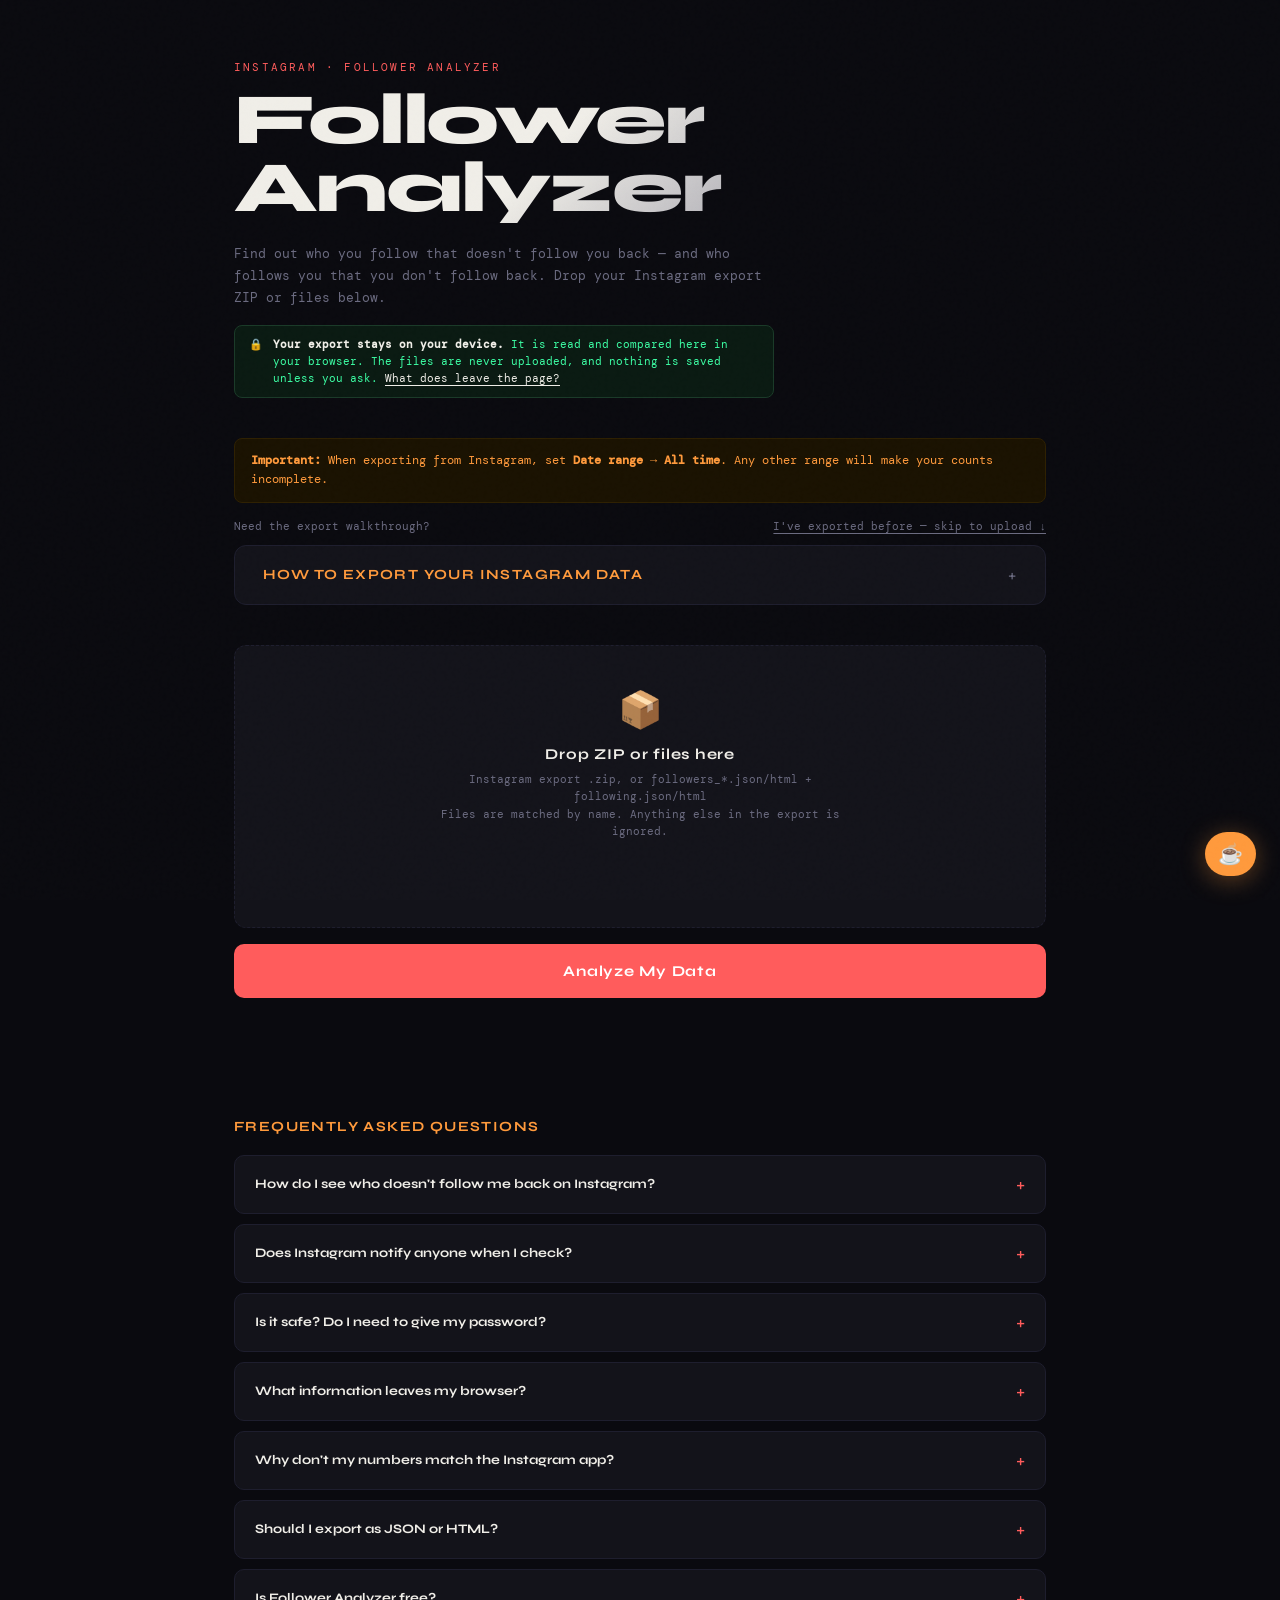
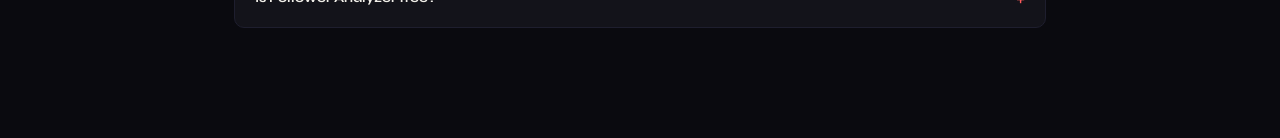
==== index.html @ 5144e8d6 "Add share image, font preloads and app schema - og:image and twitter:image (1200x630) so shared link" ====
<!DOCTYPE html>
<html lang="en">
<head>
<meta charset="UTF-8" />
<meta name="viewport" content="width=device-width, initial-scale=1.0" />
<!--
  Content Security Policy. The browser enforces this list, so it is the
  technical backing for the privacy claims on this page:
  - script-src: only this site's own files and Google's tag script can run.
    Inline script is blocked, which is what stops a crafted export file from
    running code. Keep all JavaScript in .js files, never in this HTML.
  - connect-src: the only places this page can send data are Google Analytics
    and the allorigins proxy used by the optional account lookup.
  If you add a new third-party script, font or API, add it here or it will be
  blocked (the browser console shows what was refused).
-->
<meta http-equiv="Content-Security-Policy" content="default-src 'none'; script-src 'self' https://*.googletagmanager.com; style-src 'self' 'unsafe-inline'; font-src 'self'; img-src 'self' data: https://*.google-analytics.com https://*.googletagmanager.com; connect-src https://*.google-analytics.com https://analytics.google.com https://*.analytics.google.com https://*.googletagmanager.com https://api.allorigins.win; base-uri 'none'; form-action 'none'" />
<title>Follower Analyzer — Who Doesn't Follow You Back on Instagram</title>
<meta name="description" content="Free Instagram follower analyzer. Find who you follow that does not follow you back, fans you do not follow, and mutuals. Runs in your browser. Your export files are never uploaded." />
<link rel="canonical" href="https://followeranalyzer.io/" />
<meta property="og:type" content="website" />
<meta property="og:url" content="https://followeranalyzer.io/" />
<meta property="og:title" content="Follower Analyzer — Instagram Not Following Back" />
<meta property="og:description" content="Find who does not follow you back on Instagram. Drop your Instagram data export (ZIP, JSON, or HTML) — everything runs locally in your browser." />
<meta property="og:site_name" content="Follower Analyzer" />
<meta property="og:image" content="https://followeranalyzer.io/og-image.png" />
<meta property="og:image:width" content="1200" />
<meta property="og:image:height" content="630" />
<meta property="og:image:alt" content="Follower Analyzer: see who doesn't follow you back on Instagram" />
<meta name="twitter:card" content="summary_large_image" />
<meta name="twitter:image" content="https://followeranalyzer.io/og-image.png" />
<meta name="twitter:title" content="Follower Analyzer — Instagram Not Following Back" />
<meta name="twitter:description" content="Find who does not follow you back on Instagram. Free, private, runs entirely in your browser." />
<!-- Google tag (gtag.js) -->
<script async src="https://www.googletagmanager.com/gtag/js?id=G-XJJ4FBPKLH"></script>
<script src="analytics.js"></script>
<link rel="icon" type="image/svg+xml" href="favicon.svg" />
<meta name="theme-color" content="#0a0a0f" />
<!-- Start the heading and body fonts downloading right away instead of after the CSS is parsed -->
<link rel="preload" href="fonts/syne-latin-wght-normal.woff2" as="font" type="font/woff2" crossorigin />
<link rel="preload" href="fonts/dm-mono-latin-400-normal.woff2" as="font" type="font/woff2" crossorigin />
<!-- JSZip 3.10.1, served from this site instead of a CDN -->
<script defer src="lib/jszip.min.js"></script>
<style>
  /* Fonts are served from this site (see fonts/ for licenses), not Google Fonts */
  @font-face { font-family: 'Syne'; font-style: normal; font-weight: 400 800; font-display: swap; src: url('fonts/syne-latin-wght-normal.woff2') format('woff2'); }
  @font-face { font-family: 'DM Mono'; font-style: normal; font-weight: 400; font-display: swap; src: url('fonts/dm-mono-latin-400-normal.woff2') format('woff2'); }
  @font-face { font-family: 'DM Mono'; font-style: normal; font-weight: 500; font-display: swap; src: url('fonts/dm-mono-latin-500-normal.woff2') format('woff2'); }

  *, *::before, *::after { box-sizing: border-box; margin: 0; padding: 0; }

  :root {
    --bg: #0a0a0f;
    --surface: #13131a;
    --border: #1e1e2e;
    --accent: #ff5c5c;
    --accent2: #ff9a3c;
    --text: #f0eee8;
    --muted: #6b6b80;
    --green: #3cffa5;
    --blue: #5ca8ff;
  }

  body { background: var(--bg); color: var(--text); font-family: 'DM Mono', monospace; min-height: 100vh; overflow-x: hidden; }

  body::before {
    content: '';
    position: fixed;
    inset: 0;
    background-image: url("data:image/svg+xml,%3Csvg viewBox='0 0 256 256' xmlns='http://www.w3.org/2000/svg'%3E%3Cfilter id='noise'%3E%3CfeTurbulence type='fractalNoise' baseFrequency='0.9' numOctaves='4' stitchTiles='stitch'/%3E%3C/filter%3E%3Crect width='100%25' height='100%25' filter='url(%23noise)' opacity='0.04'/%3E%3C/svg%3E");
    pointer-events: none;
    z-index: 1000;
    opacity: 0.4;
  }

  .container { max-width: 860px; margin: 0 auto; padding: 60px 24px 100px; }

  header { margin-bottom: 40px; animation: fadeUp 0.6s ease both; }

  .eyebrow { font-size: 11px; letter-spacing: 0.2em; text-transform: uppercase; color: var(--accent); margin-bottom: 12px; }

  h1 {
    font-family: 'Syne', sans-serif;
    font-size: clamp(42px, 8vw, 72px);
    font-weight: 800;
    line-height: 0.95;
    letter-spacing: -0.03em;
    background: linear-gradient(135deg, var(--text) 40%, var(--muted));
    -webkit-background-clip: text;
    -webkit-text-fill-color: transparent;
    background-clip: text;
    margin-bottom: 20px;
  }

  .subtitle { color: var(--muted); font-size: 13px; line-height: 1.7; max-width: 540px; }

  /* Instructions */
  .instructions {
    background: var(--surface);
    border: 1px solid var(--border);
    border-radius: 12px;
    padding: 28px;
    margin-bottom: 40px;
    animation: fadeUp 0.6s 0.1s ease both;
  }

  .step { display: flex; gap: 14px; align-items: flex-start; margin-bottom: 10px; font-size: 12px; color: var(--muted); line-height: 1.6; }
  .step:last-child { margin-bottom: 0; }

  .step-num {
    background: var(--border);
    color: var(--accent);
    width: 22px;
    height: 22px;
    border-radius: 50%;
    display: flex;
    align-items: center;
    justify-content: center;
    font-size: 10px;
    font-weight: 700;
    flex-shrink: 0;
    margin-top: 1px;
  }

  .step-body { flex: 1; }

  /* Nested sub-steps for step 8 */
  .substeps { margin-top: 8px; display: flex; flex-direction: column; gap: 6px; }

  .substep {
    display: flex;
    gap: 10px;
    align-items: flex-start;
    font-size: 11px;
    color: var(--muted);
    padding-left: 4px;
    opacity: 0.85;
  }

  .substep-bullet {
    width: 5px;
    height: 5px;
    border-radius: 50%;
    background: var(--accent2);
    flex-shrink: 0;
    margin-top: 5px;
  }

  .tip {
    margin-top: 18px;
    padding: 12px 16px;
    background: #1a1200;
    border: 1px solid #2e2000;
    border-radius: 8px;
    font-size: 11px;
    color: var(--accent2);
    line-height: 1.6;
  }

  .tip strong { color: var(--accent2); }

  /* Drop grid */
  .drop-zone { border: 1.5px dashed var(--border); border-radius: 12px; padding: 40px 28px; text-align: center; cursor: pointer; transition: border-color 0.2s, background 0.2s, transform 0.15s; position: relative; background: var(--surface); margin-bottom: 16px; animation: fadeUp 0.6s 0.2s ease both; }
  .drop-zone:hover { border-color: var(--accent); background: #1a0f0f; transform: translateY(-2px); }
  .drop-zone.loaded { border-color: var(--green); border-style: solid; background: #0a1a12; }
  .drop-zone.drag-over { border-color: var(--accent2); background: #1a1200; transform: scale(1.02); }
  .drop-zone input[type="file"] { position: absolute; inset: 0; opacity: 0; cursor: pointer; width: 100%; height: 100%; }

  .drop-icon { font-size: 36px; margin-bottom: 12px; display: block; }
  .drop-label { font-family: 'Syne', sans-serif; font-size: 15px; font-weight: 700; letter-spacing: 0.05em; margin-bottom: 8px; }
  .drop-hint { font-size: 11px; color: var(--muted); line-height: 1.6; max-width: 420px; margin: 0 auto; }
  .drop-status { font-size: 11px; color: var(--green); margin-top: 8px; font-weight: 500; }
  .drop-status.error { color: var(--accent); }
  #uploadNote { display: flex; flex-direction: column; gap: 4px; align-items: center; max-width: 520px; line-height: 1.5; }
  #uploadNote:empty { display: none; }
  .reset-row { text-align: right; margin: -4px 0 14px; }

  /* Analyze button */
  .analyze-btn { width: 100%; padding: 18px; background: var(--accent); color: #fff; border: none; border-radius: 10px; font-family: 'Syne', sans-serif; font-size: 15px; font-weight: 700; letter-spacing: 0.05em; cursor: pointer; transition: opacity 0.2s, transform 0.15s; margin-bottom: 48px; animation: fadeUp 0.6s 0.3s ease both; }
  .analyze-btn:disabled { opacity: 0.3; cursor: not-allowed; transform: none; }
  .analyze-btn:not(:disabled):hover { opacity: 0.9; transform: translateY(-2px); }

  /* Results */
  #results { display: none; animation: fadeUp 0.5s ease both; }

  .stats-row { display: grid; grid-template-columns: repeat(5, 1fr); gap: 12px; margin-bottom: 36px; }
  @media (max-width: 700px) { .stats-row { grid-template-columns: repeat(3, 1fr); } }
  @media (max-width: 480px) { .stats-row { grid-template-columns: repeat(2, 1fr); } }

  .stat-card { background: var(--surface); border: 1px solid var(--border); border-radius: 10px; padding: 20px 12px; text-align: center; }
  .stat-num { font-family: 'Syne', sans-serif; font-size: 28px; font-weight: 800; line-height: 1; margin-bottom: 6px; }
  .stat-num.red    { color: var(--accent); }
  .stat-num.orange { color: var(--accent2); }
  .stat-num.green  { color: var(--green); }
  .stat-num.blue   { color: var(--blue); }
  .stat-num.purple { color: #c084fc; }
  .stat-label { font-size: 10px; color: var(--muted); letter-spacing: 0.08em; text-transform: uppercase; }

  /* Opt-in "remember this analysis" */
  .remember-row { display: flex; align-items: flex-start; gap: 10px; margin: -12px 0 32px; padding: 12px 16px; background: var(--surface); border: 1px solid var(--border); border-radius: 10px; font-size: 12px; color: var(--muted); line-height: 1.6; cursor: pointer; }
  .remember-row strong { color: var(--text); font-weight: 500; }
  .remember-row input { flex-shrink: 0; width: 15px; height: 15px; margin-top: 2px; accent-color: var(--green); cursor: pointer; }

  /* Tabs */
  .tabs { display: flex; gap: 4px; margin-bottom: 20px; border-bottom: 1px solid var(--border); flex-wrap: wrap; }
  .tab-btn { background: none; border: none; color: var(--muted); font-family: 'Syne', sans-serif; font-size: 13px; font-weight: 700; padding: 10px 16px; cursor: pointer; border-bottom: 2px solid transparent; margin-bottom: -1px; transition: color 0.15s, border-color 0.15s; }
  .tab-btn.active { color: var(--text); border-bottom-color: var(--accent); }
  .tab-btn:hover:not(.active) { color: var(--text); }

  .tab-panel { display: none; }
  .tab-panel.active { display: block; }

  .panel-header { display: flex; justify-content: space-between; align-items: center; margin-bottom: 16px; flex-wrap: wrap; gap: 12px; }
  .panel-title { font-family: 'Syne', sans-serif; font-size: 15px; font-weight: 700; }

  .search-box { background: var(--surface); border: 1px solid var(--border); border-radius: 8px; padding: 8px 14px; color: var(--text); font-family: 'DM Mono', monospace; font-size: 12px; outline: none; width: 220px; transition: border-color 0.2s; }
  .search-box:focus { border-color: var(--accent2); }
  .search-box::placeholder { color: var(--muted); }

  /* User cards */
  .user-list { display: flex; flex-direction: column; gap: 8px; }

  .user-card { background: var(--surface); border: 1px solid var(--border); border-radius: 10px; padding: 14px 18px; display: flex; justify-content: space-between; align-items: center; animation: fadeUp 0.4s ease both; transition: border-color 0.15s, background 0.15s; }
  .user-card:hover { border-color: var(--accent); background: #1a0f0f; }
  .user-card.blue-hover:hover { border-color: var(--blue); background: #0a1020; }

  .user-info { display: flex; align-items: center; gap: 12px; }
  .user-avatar { width: 34px; height: 34px; border-radius: 50%; background: var(--border); color: var(--accent); display: flex; align-items: center; justify-content: center; font-family: 'Syne', sans-serif; font-weight: 800; font-size: 13px; flex-shrink: 0; }
  .user-avatar.blue { color: var(--blue); }
  .username { font-size: 13px; font-weight: 500; }
  .user-meta { font-size: 10px; color: var(--muted); margin-top: 2px; }

  .user-link { font-size: 11px; color: var(--muted); text-decoration: none; border: 1px solid var(--border); border-radius: 6px; padding: 5px 10px; transition: border-color 0.15s, color 0.15s; white-space: nowrap; }
  .user-link:hover { border-color: var(--accent2); color: var(--accent2); }

  .empty-state { text-align: center; padding: 60px 20px; color: var(--muted); font-size: 13px; line-height: 1.8; }
  .empty-state .big { font-size: 48px; margin-bottom: 12px; }

  .export-btn { display: inline-flex; align-items: center; gap: 8px; margin-top: 28px; padding: 10px 20px; border: 1px solid var(--border); border-radius: 8px; font-family: 'DM Mono', monospace; font-size: 12px; color: var(--muted); background: transparent; cursor: pointer; transition: border-color 0.15s, color 0.15s; }
  .export-btn:hover { border-color: var(--accent2); color: var(--accent2); }

  /* Verify bar */
  .verify-bar { margin-top: 20px; padding: 16px 20px; background: var(--surface); border: 1px solid var(--border); border-radius: 10px; display: flex; align-items: center; justify-content: space-between; flex-wrap: wrap; gap: 12px; }
  .verify-left { display: flex; flex-direction: column; gap: 4px; }
  .verify-title { font-family: 'Syne', sans-serif; font-size: 13px; font-weight: 700; }
  .verify-desc { font-size: 11px; color: var(--muted); line-height: 1.5; max-width: 460px; }
  .verify-btn { padding: 9px 18px; background: transparent; border: 1px solid var(--accent2); border-radius: 8px; color: var(--accent2); font-family: 'DM Mono', monospace; font-size: 12px; cursor: pointer; white-space: nowrap; transition: background 0.15s, color 0.15s; flex-shrink: 0; }
  .verify-btn:hover { background: var(--accent2); color: #000; }
  .verify-btn:disabled { opacity: 0.4; cursor: not-allowed; background: transparent; color: var(--accent2); }
  .verify-progress { width: 100%; margin-top: 10px; display: none; }
  .progress-track { height: 3px; background: var(--border); border-radius: 2px; overflow: hidden; margin-bottom: 6px; }
  .progress-fill { height: 100%; background: var(--accent2); border-radius: 2px; transition: width 0.3s ease; width: 0%; }
  .progress-text { font-size: 10px; color: var(--muted); }

  /* Account lookup badges */
  .status-badge { font-size: 10px; padding: 2px 7px; border-radius: 4px; background: #2a1010; border: 1px solid var(--accent); color: var(--accent); margin-left: 8px; white-space: nowrap; }
  .status-badge.muted { border-color: var(--muted); color: var(--muted); }
  .status-badge.warn { border-color: var(--accent2); color: var(--accent2); }

  /* Filter buttons */
  .filter-row { display: flex; gap: 8px; margin-bottom: 14px; flex-wrap: wrap; }
  .filter-btn { font-size: 11px; padding: 5px 12px; border-radius: 6px; border: 1px solid var(--border); background: transparent; color: var(--muted); cursor: pointer; font-family: 'DM Mono', monospace; transition: border-color 0.15s, color 0.15s, background 0.15s; }
  .filter-btn.active { border-color: var(--accent); color: var(--accent); background: #1a0f0f; }
  .filter-btn:hover:not(.active) { border-color: var(--muted); color: var(--text); }

  /* Floating coffee button */
  .coffee-float { position: fixed; bottom: 24px; right: 24px; z-index: 500; display: flex; align-items: center; gap: 0px; background: var(--accent2); border-radius: 50px; padding: 12px 13px; cursor: pointer; text-decoration: none; box-shadow: 0 4px 24px rgba(255,154,60,0.35); transition: transform 0.2s, box-shadow 0.2s; white-space: nowrap; }
  .coffee-float:hover { transform: translateY(-2px); box-shadow: 0 8px 32px rgba(255,154,60,0.5); }
  .coffee-float .coffee-icon { font-size: 20px; line-height: 1; display: block; flex-shrink: 0; }
  .coffee-float .coffee-text { font-family: 'DM Mono', monospace; font-size: 11px; color: #000; font-weight: 500; max-width: 0; overflow: hidden; transition: max-width 0.3s ease, margin-left 0.3s ease; pointer-events: none; }
  .coffee-float:hover .coffee-text { max-width: 140px; margin-left: 8px; }

  /* Post-analysis banner */
  .coffee-banner { display: none; margin-bottom: 28px; padding: 18px 22px; background: linear-gradient(135deg, #1a1200 0%, #13131a 100%); border: 1px solid #2e2000; border-radius: 12px; align-items: center; justify-content: space-between; gap: 16px; flex-wrap: wrap; animation: fadeUp 0.5s 0.3s ease both; }
  .coffee-banner.visible { display: flex; }
  .banner-text { font-size: 12px; color: var(--muted); line-height: 1.6; }
  .banner-text strong { color: var(--text); }
  .banner-actions { display: flex; gap: 10px; align-items: center; flex-shrink: 0; }
  .banner-coffee-btn { display: inline-flex; align-items: center; gap: 7px; padding: 8px 16px; background: var(--accent2); color: #000; border: none; border-radius: 8px; font-family: 'Syne', sans-serif; font-size: 12px; font-weight: 700; cursor: pointer; text-decoration: none; transition: opacity 0.15s, transform 0.15s; white-space: nowrap; }
  .banner-coffee-btn:hover { opacity: 0.88; transform: translateY(-1px); }
  .banner-share-btn { display: inline-flex; align-items: center; gap: 7px; padding: 8px 14px; background: transparent; color: var(--muted); border: 1px solid var(--border); border-radius: 8px; font-family: 'DM Mono', monospace; font-size: 11px; cursor: pointer; transition: border-color 0.15s, color 0.15s; white-space: nowrap; }
  .banner-share-btn:hover { border-color: var(--muted); color: var(--text); }
  .banner-dismiss { background: none; border: none; color: var(--muted); cursor: pointer; font-size: 18px; padding: 0 4px; line-height: 1; transition: color 0.15s; flex-shrink: 0; }
  .banner-dismiss:hover { color: var(--text); }

  @keyframes fadeUp { from { opacity: 0; transform: translateY(16px); } to { opacity: 1; transform: translateY(0); } }

  .privacy-blurb { margin-top: 16px; display: inline-flex; align-items: flex-start; gap: 10px; padding: 10px 14px; background: #0a1a12; border: 1px solid #1a3a28; border-radius: 8px; font-size: 11px; color: var(--green); line-height: 1.55; max-width: 540px; }
  .privacy-blurb strong { color: var(--text); }
  .privacy-blurb a { color: var(--text); text-underline-offset: 3px; }
  .restore-banner { display: none; margin-bottom: 24px; padding: 14px 18px; background: var(--surface); border: 1px solid var(--border); border-radius: 10px; align-items: center; justify-content: space-between; gap: 12px; flex-wrap: wrap; animation: fadeUp 0.5s ease both; }
  .restore-banner.visible { display: flex; }
  .restore-text { font-size: 12px; color: var(--muted); line-height: 1.5; }
  .restore-text strong { color: var(--text); }
  .restore-actions { display: flex; gap: 8px; flex-shrink: 0; }
  .restore-btn { padding: 7px 14px; border-radius: 8px; font-family: 'DM Mono', monospace; font-size: 11px; cursor: pointer; border: 1px solid var(--green); background: transparent; color: var(--green); }
  .restore-btn:hover { background: var(--green); color: #000; }
  .restore-clear { padding: 7px 12px; border-radius: 8px; font-family: 'DM Mono', monospace; font-size: 11px; cursor: pointer; border: 1px solid var(--border); background: transparent; color: var(--muted); }
  .restore-clear:hover { border-color: var(--muted); color: var(--text); }
  .callout { margin-bottom: 16px; padding: 12px 16px; background: #1a1200; border: 1px solid #2e2000; border-radius: 8px; font-size: 12px; color: var(--accent2); line-height: 1.6; animation: fadeUp 0.6s 0.08s ease both; }
  .guide-skip { display: flex; align-items: center; justify-content: space-between; gap: 12px; flex-wrap: wrap; margin-bottom: 12px; animation: fadeUp 0.6s 0.1s ease both; }
  .skip-link { font-size: 11px; color: var(--muted); background: none; border: none; cursor: pointer; font-family: 'DM Mono', monospace; text-decoration: underline; text-underline-offset: 3px; }
  .skip-link:hover { color: var(--text); }
  .instructions { padding: 0; overflow: hidden; }
  .instructions summary { list-style: none; cursor: pointer; padding: 18px 28px; font-family: 'Syne', sans-serif; font-size: 14px; font-weight: 700; letter-spacing: 0.1em; text-transform: uppercase; color: var(--accent2); display: flex; align-items: center; justify-content: space-between; gap: 12px; user-select: none; }
  .instructions summary::-webkit-details-marker { display: none; }
  .instructions summary::after { content: '+'; font-size: 18px; color: var(--muted); font-weight: 400; }
  .instructions[open] summary::after { content: '\2212'; }
  .instructions-body { padding: 0 28px 28px; }
  .drop-zone.partial { border-color: var(--accent2); border-style: solid; background: #1a1200; }
  .drop-status-wrap { margin-top: 14px; display: flex; flex-direction: column; gap: 4px; align-items: center; }
  .drop-status.warn { color: var(--accent2); }
  .user-card.mutual-hover:hover { border-color: #c084fc; background: #140a20; }
  .user-avatar.purple { color: #c084fc; }
  .verify-note { font-size: 10px; color: var(--accent2); line-height: 1.5; max-width: 460px; margin-top: 2px; }

  ::-webkit-scrollbar { width: 6px; }
  ::-webkit-scrollbar-track { background: var(--bg); }
  ::-webkit-scrollbar-thumb { background: var(--border); border-radius: 3px; }
  /* FAQ */
  .faq { margin-top: 72px; }
  .faq h2 { font-family: 'Syne', sans-serif; font-size: 14px; font-weight: 700; letter-spacing: 0.1em; text-transform: uppercase; color: var(--accent2); margin-bottom: 20px; }
  .faq-item { background: var(--surface); border: 1px solid var(--border); border-radius: 10px; margin-bottom: 10px; overflow: hidden; }
  .faq-item summary { cursor: pointer; padding: 16px 20px; font-family: 'Syne', sans-serif; font-size: 13px; font-weight: 700; color: var(--text); list-style: none; display: flex; justify-content: space-between; align-items: center; gap: 16px; }
  .faq-item summary::-webkit-details-marker { display: none; }
  .faq-item summary::after { content: '+'; color: var(--accent); font-size: 20px; font-weight: 400; flex-shrink: 0; transition: transform 0.2s; }
  .faq-item[open] summary::after { transform: rotate(45deg); }
  .faq-item summary:hover { color: var(--accent2); }
  .faq-answer { padding: 0 20px 18px; font-size: 12px; color: var(--muted); line-height: 1.75; }
</style>
</head>
<body>
<div class="container">

  <header>
    <p class="eyebrow">Instagram · Follower Analyzer</p>
    <h1>Follower<br>Analyzer</h1>
    <p class="subtitle">Find out who you follow that doesn't follow you back — and who follows you that you don't follow back. Drop your Instagram export ZIP or files below.</p>
    <div class="privacy-blurb">
      <span>🔒</span>
      <span><strong>Your export stays on your device.</strong> It is read and compared here in your browser. The files are never uploaded, and nothing is saved unless you ask. <a href="#faq-privacy">What does leave the page?</a></span>
    </div>
  </header>

  <div class="restore-banner" id="restoreBanner">
    <div class="restore-text">
      <strong>Restore last analysis?</strong>
      <span id="restoreMeta"></span>
    </div>
    <div class="restore-actions">
      <button class="restore-btn" id="restoreBtn">Restore</button>
      <button class="restore-clear" id="clearSavedBtn">Dismiss &amp; clear</button>
    </div>
  </div>

  <div class="callout" id="dateRangeCallout">
    <strong>Important:</strong> When exporting from Instagram, set <strong>Date range → All time</strong>. Any other range will make your counts incomplete.
  </div>

  <div class="guide-skip">
    <span style="font-size:11px;color:var(--muted);">Need the export walkthrough?</span>
    <button type="button" class="skip-link" id="skipToUpload">I've exported before — skip to upload ↓</button>
  </div>

  <details class="instructions" id="exportGuide">
    <summary>How to export your Instagram data</summary>
    <div class="instructions-body">

    <div class="step"><span class="step-num">1</span><span class="step-body">Open Instagram and tap the <strong>hamburger menu</strong> (☰) in the top right</span></div>
    <div class="step"><span class="step-num">2</span><span class="step-body">Tap <strong>Account Center</strong></span></div>
    <div class="step"><span class="step-num">3</span><span class="step-body">Tap <strong>Your Information and Permissions</strong></span></div>
    <div class="step"><span class="step-num">4</span><span class="step-body">Tap <strong>Export your information</strong>, then <strong>Create Export</strong></span></div>
    <div class="step"><span class="step-num">5</span><span class="step-body">Select your <strong>profile</strong> and choose <strong>Export to Device</strong></span></div>
    <div class="step">
      <span class="step-num">6</span>
      <span class="step-body">
        Tap <strong>Customize export</strong> and configure three settings:
        <div class="substeps">
          <div class="substep"><div class="substep-bullet"></div><span><strong>Information:</strong> tap "Customize information", clear all, then select <strong>Connections &gt; Followers and Following</strong> only</span></div>
          <div class="substep"><div class="substep-bullet"></div><span><strong>Date range:</strong> set to <strong>All time</strong> — this is critical, or your counts will be incomplete</span></div>
          <div class="substep"><div class="substep-bullet"></div><span><strong>Format:</strong> choose either <strong>JSON</strong> or <strong>HTML</strong> — this app supports both</span></div>
        </div>
      </span>
    </div>
    <div class="step"><span class="step-num">7</span><span class="step-body">Tap <strong>Start Export</strong> and wait for Instagram to process it (usually a few minutes, sometimes longer)</span></div>
    <div class="step"><span class="step-num">8</span><span class="step-body"><strong>Download</strong> the ZIP when it's ready — you can drop the ZIP here as-is, or unzip and drop the followers / following files</span></div>

    <div class="tip">
      <strong>What we look for:</strong> Inside the ZIP, files under <code>connections/followers_and_following/</code>
      (nested folder prefixes are fine). We load all <strong>followers_1</strong>, <strong>followers_2</strong>, … and <strong>following</strong>
      in JSON or HTML. You can also drop those files directly — filenames are auto-routed.
    </div>
    </div>
  </details>

  <div class="drop-zone" id="uploadZone">
    <input type="file" id="uploadFile" accept=".html,.htm,.json,.zip" multiple />
    <span class="drop-icon">📦</span>
    <div class="drop-label">Drop ZIP or files here</div>
    <div class="drop-hint">Instagram export .zip, or followers_*.json/html + following.json/html<br>Files are matched by name. Anything else in the export is ignored.</div>
    <div class="drop-status-wrap">
      <div class="drop-status" id="followersStatus"></div>
      <div class="drop-status" id="followingStatus"></div>
      <div class="drop-status" id="uploadStatus"></div>
      <div id="uploadNote" aria-live="polite"></div>
    </div>
  </div>

  <div class="reset-row" id="resetRow" hidden>
    <button type="button" class="skip-link" id="resetBtn">Clear files and start over</button>
  </div>

  <button class="analyze-btn" id="analyzeBtn" disabled>Analyze My Data</button>

  <div id="results">
    <!-- Post-analysis banner -->
    <div class="coffee-banner" id="coffeeBanner">
      <div class="banner-text">
        <strong>Glad this was useful!</strong> Follower Analyzer is free and runs entirely in your browser.
        If it saved you some time, a coffee goes a long way — or just share it with someone who'd want it.
      </div>
      <div class="banner-actions">
        <a class="banner-coffee-btn" href="https://buymeacoffee.com/dariotrevino" target="_blank" rel="noopener">☕ Buy me a coffee</a>
        <button class="banner-share-btn" id="shareBtn">↗ Share</button>
        <button class="banner-dismiss" id="bannerDismiss" title="Dismiss">×</button>
      </div>
    </div>
    <div class="stats-row">
      <div class="stat-card">
        <div class="stat-num red" id="statGhosts">0</div>
        <div class="stat-label">Not Following Back</div>
      </div>
      <div class="stat-card">
        <div class="stat-num blue" id="statReverse">0</div>
        <div class="stat-label">You Don't Follow Back</div>
      </div>
      <div class="stat-card">
        <div class="stat-num purple" id="statMutuals">0</div>
        <div class="stat-label">Mutuals</div>
      </div>
      <div class="stat-card">
        <div class="stat-num orange" id="statFollowing">0</div>
        <div class="stat-label">You Follow</div>
      </div>
      <div class="stat-card">
        <div class="stat-num green" id="statFollowers">0</div>
        <div class="stat-label">Your Followers</div>
      </div>
    </div>

    <label class="remember-row">
      <input type="checkbox" id="rememberToggle" />
      <span><strong>Remember this analysis on this device.</strong> <span id="rememberHint">Off by default. It is saved only in this browser, so leave it off on a shared computer.</span></span>
    </label>

    <div class="tabs">
      <button class="tab-btn active" data-tab="ghosts">👻 Not Following You Back</button>
      <button class="tab-btn" data-tab="reverse">👀 You Don't Follow Back</button>
      <button class="tab-btn" data-tab="mutuals">🤝 Mutuals</button>
    </div>

    <div class="tab-panel active" id="panel-ghosts">
      <div class="panel-header">
        <div class="panel-title">People you follow who don't follow back</div>
        <input class="search-box" id="searchGhosts" type="text" placeholder="Search usernames..." />
      </div>
      <div class="verify-bar" id="verifyBar">
        <div class="verify-left">
          <div class="verify-title">🔍 Look up accounts on Instagram</div>
          <div class="verify-desc">Searches Instagram for each username on this list. “Not found” can mean the account is deleted or deactivated, but it can also be private or hidden from search, so open the profile to confirm.</div>
          <div class="verify-desc">This sends these usernames to a public proxy (allorigins.win). It is the only feature that sends anything from your lists off your device, and it only runs when you press the button.</div>
          <div class="verify-note">Many “unknown” results mean Instagram or the proxy blocked the lookups, not that your data is wrong. Try again later. Only the unknown ones are checked again.</div>
          <div class="verify-progress" id="verifyProgress">
            <div class="progress-track"><div class="progress-fill" id="progressFill"></div></div>
            <div class="progress-text" id="progressText">Checking...</div>
          </div>
        </div>
        <button class="verify-btn" id="verifyBtn">Check accounts</button>
      </div>
      <div class="filter-row" id="filterRowGhosts" style="display:none">
        <button class="filter-btn active" data-filter="all" data-list="ghosts">All</button>
        <button class="filter-btn" data-filter="found" data-list="ghosts">Found</button>
        <button class="filter-btn" data-filter="notfound" data-list="ghosts">Not found in search</button>
        <button class="filter-btn" data-filter="unknown" data-list="ghosts">Unknown / unchecked</button>
      </div>
      <div class="user-list" id="listGhosts"></div>
      <button class="export-btn" id="exportGhosts">⬇ Export as CSV</button>
    </div>

    <div class="tab-panel" id="panel-reverse">
      <div class="panel-header">
        <div class="panel-title">People following you that you don't follow back</div>
        <input class="search-box" id="searchReverse" type="text" placeholder="Search usernames..." />
      </div>
      <div class="user-list" id="listReverse"></div>
      <button class="export-btn" id="exportReverse">⬇ Export as CSV</button>
    </div>

    <div class="tab-panel" id="panel-mutuals">
      <div class="panel-header">
        <div class="panel-title">People you follow who also follow you back</div>
        <input class="search-box" id="searchMutuals" type="text" placeholder="Search usernames..." />
      </div>
      <div class="user-list" id="listMutuals"></div>
      <button class="export-btn" id="exportMutuals">⬇ Export as CSV</button>
    </div>
  </div>

  <section class="faq" id="faq">
    <h2>Frequently asked questions</h2>
    <details class="faq-item">
      <summary>How do I see who doesn't follow me back on Instagram?</summary>
      <div class="faq-answer">Export your followers and following data from Instagram (Account Center, then Your Information and Permissions, then Export your information) with the date range set to <strong>All time</strong>. Drop the ZIP, or the followers and following files, onto this page. You'll get three lists: people who don't follow you back, people you don't follow back, and mutuals.</div>
    </details>
    <details class="faq-item">
      <summary>Does Instagram notify anyone when I check?</summary>
      <div class="faq-answer">No. You're only downloading a copy of your own data. Follower Analyzer never logs in to your account and never contacts the people on your lists.</div>
    </details>
    <details class="faq-item">
      <summary>Is it safe? Do I need to give my password?</summary>
      <div class="faq-answer">You never enter your Instagram password here. Your files are read and compared in your browser and are never uploaded to a server.</div>
    </details>
    <details class="faq-item" id="faq-privacy">
      <summary>What information leaves my browser?</summary>
      <div class="faq-answer">Your export files, and the lists built from them, are never uploaded. Two things do use the network. First, the page loads Google Analytics to count visits. It sees the usual visit details (browser, device, rough location) and nothing from your export. Second, if you press <strong>Check accounts</strong>, the usernames on your Not Following You Back list are sent to a public proxy (allorigins.win) so they can be looked up on Instagram. That only happens when you press the button. Nothing is saved in your browser either, unless you tick <strong>Remember this analysis</strong>.</div>
    </details>
    <details class="faq-item">
      <summary>Why don't my numbers match the Instagram app?</summary>
      <div class="faq-answer">Usually the export's date range wasn't set to All time, so older follows are missing. Deactivated or deleted accounts can also appear in your export but not in the app. The account lookup on the Not Following You Back tab can help you spot them.</div>
    </details>
    <details class="faq-item">
      <summary>Should I export as JSON or HTML?</summary>
      <div class="faq-answer">Either works. Follower Analyzer reads both formats, and files are sorted automatically by name.</div>
    </details>
    <details class="faq-item">
      <summary>Is Follower Analyzer free?</summary>
      <div class="faq-answer">Yes. There's no account, no app to install and no payment.</div>
    </details>
  </section>

</div>

<script type="application/ld+json">
{
  "@context": "https://schema.org",
  "@type": "WebApplication",
  "name": "Follower Analyzer",
  "url": "https://followeranalyzer.io/",
  "description": "Free Instagram follower analyzer. Shows who you follow that doesn't follow you back, who follows you that you don't follow back, and mutuals, from your Instagram data export. Runs in your browser.",
  "applicationCategory": "UtilitiesApplication",
  "operatingSystem": "Any",
  "browserRequirements": "Requires JavaScript",
  "offers": { "@type": "Offer", "price": "0", "priceCurrency": "USD" }
}
</script>

<script type="application/ld+json">
{
  "@context": "https://schema.org",
  "@type": "FAQPage",
  "mainEntity": [
    {
      "@type": "Question",
      "name": "How do I see who doesn't follow me back on Instagram?",
      "acceptedAnswer": {
        "@type": "Answer",
        "text": "Export your followers and following data from Instagram with the date range set to All time, then drop the ZIP or the files onto Follower Analyzer. You get lists of who doesn't follow you back, who you don't follow back, and mutuals."
      }
    },
    {
      "@type": "Question",
      "name": "Does Instagram notify anyone when I check?",
      "acceptedAnswer": {
        "@type": "Answer",
        "text": "No. You only download a copy of your own data. Follower Analyzer never logs in to your account or contacts anyone."
      }
    },
    {
      "@type": "Question",
      "name": "Is it safe? Do I need to give my password?",
      "acceptedAnswer": {
        "@type": "Answer",
        "text": "You never enter your Instagram password. Your files are read and compared in your browser and are never uploaded to a server."
      }
    },
    {
      "@type": "Question",
      "name": "What information leaves my browser?",
      "acceptedAnswer": {
        "@type": "Answer",
        "text": "Your export files, and the lists built from them, are never uploaded. The page loads Google Analytics to count visits, which sees the usual visit details and nothing from your export. If you press Check accounts, the usernames on your Not Following You Back list are sent to a public proxy so they can be looked up on Instagram. Nothing is saved in your browser unless you tick Remember this analysis."
      }
    },
    {
      "@type": "Question",
      "name": "Why don't my numbers match the Instagram app?",
      "acceptedAnswer": {
        "@type": "Answer",
        "text": "The export's date range usually wasn't set to All time. Deactivated or deleted accounts can also appear in the export but not in the app."
      }
    },
    {
      "@type": "Question",
      "name": "Should I export as JSON or HTML?",
      "acceptedAnswer": {
        "@type": "Answer",
        "text": "Either works. Follower Analyzer reads both."
      }
    },
    {
      "@type": "Question",
      "name": "Is Follower Analyzer free?",
      "acceptedAnswer": {
        "@type": "Answer",
        "text": "Yes. No account, no app and no payment."
      }
    }
  ]
}
</script>

<script src="app.js"></script>

<!-- Floating coffee button -->
<a class="coffee-float" href="https://buymeacoffee.com/dariotrevino" target="_blank" rel="noopener">
  <span class="coffee-icon">☕</span>
  <span class="coffee-text">Buy me a coffee</span>
</a>
</body>
</html>
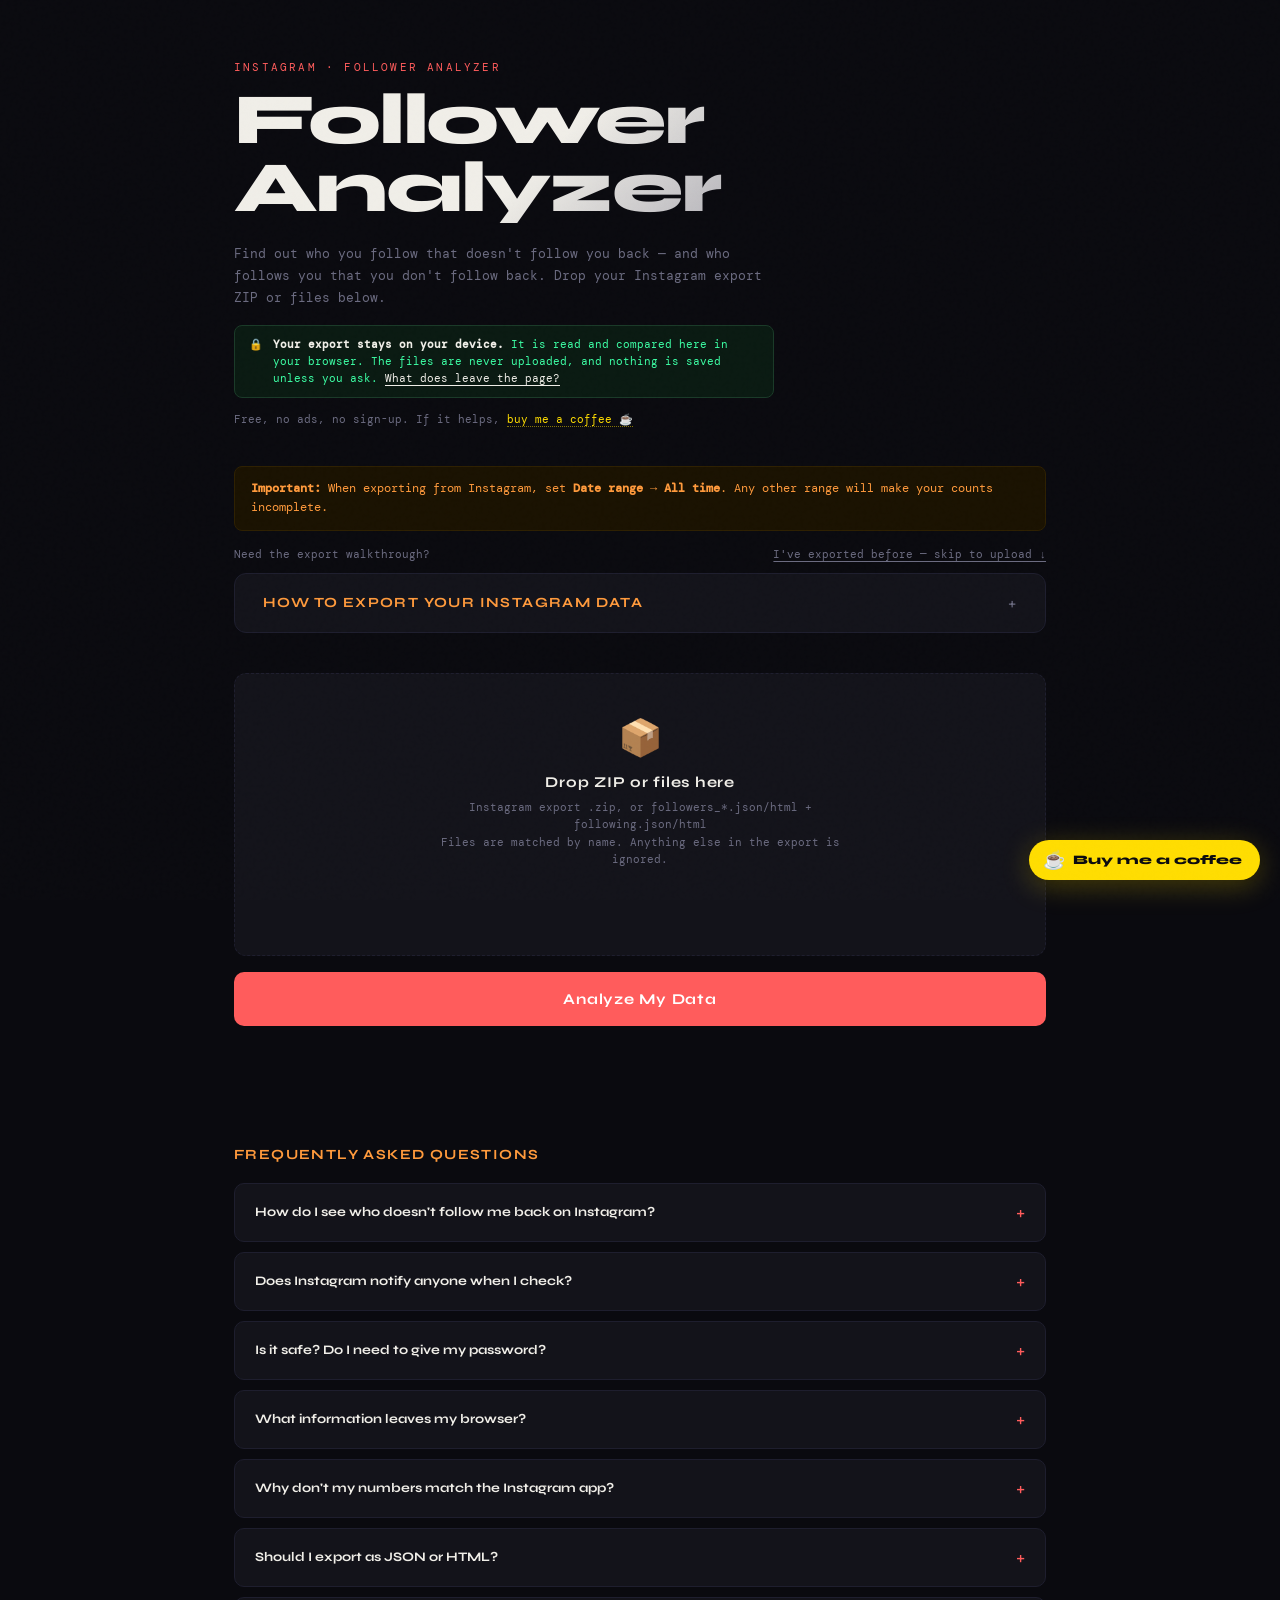
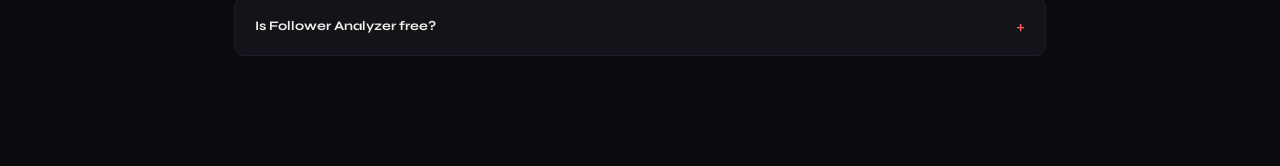
==== commit 6f71ea6f: "Track the visit-to-coffee funnel and make the coffee prompts stand out Analytics (no export data is " ====
--- a/index.html
+++ b/index.html
@@ -59,6 +59,7 @@
     --muted: #6b6b80;
     --green: #3cffa5;
     --blue: #5ca8ff;
+    --coffee: #ffdd00;
   }
 
   body { background: var(--bg); color: var(--text); font-family: 'DM Mono', monospace; min-height: 100vh; overflow-x: hidden; }
@@ -207,8 +208,20 @@
   .tab-btn.active { color: var(--text); border-bottom-color: var(--accent); }
   .tab-btn:hover:not(.active) { color: var(--text); }
 
+  .tab-count { display: inline-block; min-width: 22px; font-size: 11px; font-weight: 700; color: var(--muted); background: var(--border); border-radius: 20px; padding: 1px 8px; margin-left: 4px; vertical-align: 1px; text-align: center; }
+  .tab-count:empty { display: none; }
+  .tab-btn.active .tab-count { color: var(--text); }
+
   .tab-panel { display: none; }
   .tab-panel.active { display: block; }
+
+  .panel-controls { display: flex; gap: 8px; align-items: center; flex-wrap: wrap; }
+  .sort-select { background: var(--surface); border: 1px solid var(--border); border-radius: 8px; padding: 8px 10px; color: var(--text); font-family: 'DM Mono', monospace; font-size: 12px; outline: none; cursor: pointer; transition: border-color 0.2s; }
+  .sort-select:hover, .sort-select:focus { border-color: var(--accent2); }
+  @media (max-width: 480px) { .panel-controls, .search-box { width: 100%; } .search-box { flex: 1; width: auto; } }
+
+  .export-row { display: flex; gap: 10px; flex-wrap: wrap; margin-top: 28px; }
+  .export-row .export-btn { margin-top: 0; }
 
   .panel-header { display: flex; justify-content: space-between; align-items: center; margin-bottom: 16px; flex-wrap: wrap; gap: 12px; }
   .panel-title { font-family: 'Syne', sans-serif; font-size: 15px; font-weight: 700; }
@@ -263,25 +276,57 @@
   .filter-btn.active { border-color: var(--accent); color: var(--accent); background: #1a0f0f; }
   .filter-btn:hover:not(.active) { border-color: var(--muted); color: var(--text); }
 
-  /* Floating coffee button */
-  .coffee-float { position: fixed; bottom: 24px; right: 24px; z-index: 500; display: flex; align-items: center; gap: 0px; background: var(--accent2); border-radius: 50px; padding: 12px 13px; cursor: pointer; text-decoration: none; box-shadow: 0 4px 24px rgba(255,154,60,0.35); transition: transform 0.2s, box-shadow 0.2s; white-space: nowrap; }
-  .coffee-float:hover { transform: translateY(-2px); box-shadow: 0 8px 32px rgba(255,154,60,0.5); }
-  .coffee-float .coffee-icon { font-size: 20px; line-height: 1; display: block; flex-shrink: 0; }
-  .coffee-float .coffee-text { font-family: 'DM Mono', monospace; font-size: 11px; color: #000; font-weight: 500; max-width: 0; overflow: hidden; transition: max-width 0.3s ease, margin-left 0.3s ease; pointer-events: none; }
-  .coffee-float:hover .coffee-text { max-width: 140px; margin-left: 8px; }
-
-  /* Post-analysis banner */
-  .coffee-banner { display: none; margin-bottom: 28px; padding: 18px 22px; background: linear-gradient(135deg, #1a1200 0%, #13131a 100%); border: 1px solid #2e2000; border-radius: 12px; align-items: center; justify-content: space-between; gap: 16px; flex-wrap: wrap; animation: fadeUp 0.5s 0.3s ease both; }
+  /* ── Buy me a coffee ──
+     Coffee buttons use Buy Me a Coffee's own yellow so visitors recognise it
+     at a glance, and it is the only yellow on the page. */
+  .coffee-btn { display: inline-flex; align-items: center; gap: 8px; padding: 11px 20px; background: var(--coffee); color: #0a0a0f; border-radius: 10px; font-family: 'Syne', sans-serif; font-size: 14px; font-weight: 800; letter-spacing: 0.01em; text-decoration: none; white-space: nowrap; box-shadow: 0 4px 18px rgba(255,221,0,0.18); transition: transform 0.15s, box-shadow 0.15s; }
+  .coffee-btn:hover { transform: translateY(-2px); box-shadow: 0 8px 26px rgba(255,221,0,0.32); }
+  .coffee-btn:hover .cup, .coffee-float:hover .cup { animation: wiggle 0.6s ease; }
+  .coffee-btn:focus-visible, .coffee-float:focus-visible { outline: 2px solid var(--text); outline-offset: 3px; }
+  .cup { display: inline-block; transform-origin: 50% 85%; }
+
+  /* Floating button: always labelled on desktop. On phones it is just the cup
+     (so it never covers the View Profile buttons) and opens for a few
+     seconds after results appear (.peek, set by app.js). */
+  .coffee-float { position: fixed; bottom: 20px; right: 20px; z-index: 500; display: inline-flex; align-items: center; background: var(--coffee); color: #0a0a0f; border-radius: 999px; padding: 11px 18px 11px 14px; font-family: 'Syne', sans-serif; font-size: 13px; font-weight: 800; text-decoration: none; white-space: nowrap; box-shadow: 0 6px 28px rgba(255,221,0,0.25), 0 2px 8px rgba(0,0,0,0.45); transition: transform 0.2s, box-shadow 0.2s; animation: floatIn 0.5s 1.2s ease both; }
+  .coffee-float:hover { transform: translateY(-3px); box-shadow: 0 10px 34px rgba(255,221,0,0.4), 0 2px 8px rgba(0,0,0,0.45); }
+  .coffee-float .cup { font-size: 18px; line-height: 1; }
+  .coffee-float .coffee-text { margin-left: 8px; overflow: hidden; }
+  @media (max-width: 600px) {
+    .coffee-float { bottom: 16px; right: 16px; padding: 12px; }
+    .coffee-float .coffee-text { max-width: 0; margin-left: 0; transition: max-width 0.4s ease, margin-left 0.4s ease; }
+    .coffee-float.peek .coffee-text { max-width: 170px; margin-left: 8px; }
+    .coffee-float.peek .cup { animation: wiggle 0.6s 0.2s ease; }
+  }
+
+  /* Post-analysis banner: shown right after results, the moment people are happiest */
+  .coffee-banner { display: none; position: relative; margin-bottom: 28px; padding: 22px 48px 22px 22px; background: radial-gradient(120% 140% at 0% 0%, rgba(255,221,0,0.10) 0%, rgba(255,221,0,0) 55%), var(--surface); border: 1px solid rgba(255,221,0,0.28); border-radius: 14px; gap: 18px; align-items: flex-start; animation: fadeUp 0.5s ease both; }
   .coffee-banner.visible { display: flex; }
-  .banner-text { font-size: 12px; color: var(--muted); line-height: 1.6; }
-  .banner-text strong { color: var(--text); }
-  .banner-actions { display: flex; gap: 10px; align-items: center; flex-shrink: 0; }
-  .banner-coffee-btn { display: inline-flex; align-items: center; gap: 7px; padding: 8px 16px; background: var(--accent2); color: #000; border: none; border-radius: 8px; font-family: 'Syne', sans-serif; font-size: 12px; font-weight: 700; cursor: pointer; text-decoration: none; transition: opacity 0.15s, transform 0.15s; white-space: nowrap; }
-  .banner-coffee-btn:hover { opacity: 0.88; transform: translateY(-1px); }
-  .banner-share-btn { display: inline-flex; align-items: center; gap: 7px; padding: 8px 14px; background: transparent; color: var(--muted); border: 1px solid var(--border); border-radius: 8px; font-family: 'DM Mono', monospace; font-size: 11px; cursor: pointer; transition: border-color 0.15s, color 0.15s; white-space: nowrap; }
+  .banner-cup { font-size: 34px; line-height: 1; flex-shrink: 0; margin-top: 2px; }
+  .banner-body { display: flex; flex-direction: column; gap: 8px; min-width: 0; }
+  .banner-hook { font-family: 'Syne', sans-serif; font-size: 17px; font-weight: 800; color: var(--text); line-height: 1.3; }
+  .banner-text { font-size: 12px; color: var(--muted); line-height: 1.7; max-width: 560px; }
+  .banner-actions { display: flex; gap: 10px; align-items: center; flex-wrap: wrap; margin-top: 6px; }
+  .banner-share-btn { display: inline-flex; align-items: center; gap: 7px; padding: 10px 16px; background: transparent; color: var(--muted); border: 1px solid var(--border); border-radius: 10px; font-family: 'DM Mono', monospace; font-size: 12px; cursor: pointer; transition: border-color 0.15s, color 0.15s; white-space: nowrap; }
   .banner-share-btn:hover { border-color: var(--muted); color: var(--text); }
-  .banner-dismiss { background: none; border: none; color: var(--muted); cursor: pointer; font-size: 18px; padding: 0 4px; line-height: 1; transition: color 0.15s; flex-shrink: 0; }
+  .banner-dismiss { position: absolute; top: 12px; right: 12px; background: none; border: none; color: var(--muted); cursor: pointer; font-size: 20px; padding: 2px 6px; line-height: 1; transition: color 0.15s; }
   .banner-dismiss:hover { color: var(--text); }
+  @media (max-width: 480px) { .banner-cup { display: none; } .coffee-banner { padding: 20px 40px 20px 18px; } }
+
+  /* Second chance for people who scroll to the end of their list */
+  .support-card { margin-top: 40px; padding: 20px 22px; border: 1px dashed rgba(255,221,0,0.3); border-radius: 12px; display: flex; align-items: center; justify-content: space-between; gap: 16px; flex-wrap: wrap; }
+  .support-card p { font-size: 12px; color: var(--muted); line-height: 1.6; max-width: 440px; }
+  .support-card strong { color: var(--text); font-family: 'Syne', sans-serif; font-size: 14px; }
+  .support-actions { display: flex; gap: 10px; flex-wrap: wrap; }
+
+  /* Quiet link in the header */
+  .support-line { margin-top: 14px; font-size: 11px; color: var(--muted); }
+  .support-line a { color: var(--coffee); text-decoration: none; border-bottom: 1px dotted rgba(255,221,0,0.5); }
+  .support-line a:hover { border-bottom-style: solid; }
+
+  @keyframes wiggle { 0%, 100% { transform: rotate(0); } 25% { transform: rotate(-14deg); } 50% { transform: rotate(10deg); } 75% { transform: rotate(-6deg); } }
+  @keyframes floatIn { from { opacity: 0; transform: translateY(20px) scale(0.9); } to { opacity: 1; transform: none; } }
+  @media (prefers-reduced-motion: reduce) { .cup, .coffee-float, .coffee-banner { animation: none !important; } }
 
   @keyframes fadeUp { from { opacity: 0; transform: translateY(16px); } to { opacity: 1; transform: translateY(0); } }
 
@@ -340,6 +385,7 @@
       <span>🔒</span>
       <span><strong>Your export stays on your device.</strong> It is read and compared here in your browser. The files are never uploaded, and nothing is saved unless you ask. <a href="#faq-privacy">What does leave the page?</a></span>
     </div>
+    <p class="support-line">Free, no ads, no sign-up. If it helps, <a href="https://buymeacoffee.com/dariotrevino" target="_blank" rel="noopener" data-coffee="header">buy me a coffee ☕</a></p>
   </header>
 
   <div class="restore-banner" id="restoreBanner">
@@ -414,16 +460,17 @@
 
   <div id="results">
     <!-- Post-analysis banner -->
-    <div class="coffee-banner" id="coffeeBanner">
-      <div class="banner-text">
-        <strong>Glad this was useful!</strong> Follower Analyzer is free and runs entirely in your browser.
-        If it saved you some time, a coffee goes a long way — or just share it with someone who'd want it.
-      </div>
-      <div class="banner-actions">
-        <a class="banner-coffee-btn" href="https://buymeacoffee.com/dariotrevino" target="_blank" rel="noopener">☕ Buy me a coffee</a>
-        <button class="banner-share-btn" id="shareBtn">↗ Share</button>
-        <button class="banner-dismiss" id="bannerDismiss" title="Dismiss">×</button>
-      </div>
+    <div class="coffee-banner" id="coffeeBanner" role="region" aria-label="Support Follower Analyzer">
+      <div class="banner-cup" aria-hidden="true">☕</div>
+      <div class="banner-body">
+        <div class="banner-hook" id="bannerHook">Glad this was useful!</div>
+        <p class="banner-text">Hi, I'm Dario. I made Follower Analyzer and keep it free, ad-free, and private: it never asks for your password and never uploads your files. If it saved you some scrolling, a coffee helps keep it running.</p>
+        <div class="banner-actions">
+          <a class="coffee-btn" href="https://buymeacoffee.com/dariotrevino" target="_blank" rel="noopener" data-coffee="results_banner"><span class="cup" aria-hidden="true">☕</span> Buy me a coffee</a>
+          <button type="button" class="banner-share-btn" data-share="results_banner">↗ Share with a friend</button>
+        </div>
+      </div>
+      <button type="button" class="banner-dismiss" id="bannerDismiss" aria-label="Dismiss">×</button>
     </div>
     <div class="stats-row">
       <div class="stat-card">
@@ -453,16 +500,24 @@
       <span><strong>Remember this analysis on this device.</strong> <span id="rememberHint">Off by default. It is saved only in this browser, so leave it off on a shared computer.</span></span>
     </label>
 
-    <div class="tabs">
-      <button class="tab-btn active" data-tab="ghosts">👻 Not Following You Back</button>
-      <button class="tab-btn" data-tab="reverse">👀 You Don't Follow Back</button>
-      <button class="tab-btn" data-tab="mutuals">🤝 Mutuals</button>
+    <div class="tabs" role="tablist">
+      <button class="tab-btn active" data-tab="ghosts" role="tab" aria-selected="true">👻 Not Following You Back <span class="tab-count" id="countGhosts"></span></button>
+      <button class="tab-btn" data-tab="reverse" role="tab" aria-selected="false">👀 You Don't Follow Back <span class="tab-count" id="countReverse"></span></button>
+      <button class="tab-btn" data-tab="mutuals" role="tab" aria-selected="false">🤝 Mutuals <span class="tab-count" id="countMutuals"></span></button>
     </div>
 
     <div class="tab-panel active" id="panel-ghosts">
       <div class="panel-header">
         <div class="panel-title">People you follow who don't follow back</div>
-        <input class="search-box" id="searchGhosts" type="text" placeholder="Search usernames..." />
+        <div class="panel-controls">
+          <select class="sort-select" id="sortGhosts" aria-label="Sort this list">
+            <option value="newest">Newest first</option>
+            <option value="oldest">Oldest first</option>
+            <option value="az">Username A–Z</option>
+            <option value="za">Username Z–A</option>
+          </select>
+          <input class="search-box" id="searchGhosts" type="text" placeholder="Search usernames..." aria-label="Search usernames you follow who don&#39;t follow back" />
+        </div>
       </div>
       <div class="verify-bar" id="verifyBar">
         <div class="verify-left">
@@ -484,25 +539,58 @@
         <button class="filter-btn" data-filter="unknown" data-list="ghosts">Unknown / unchecked</button>
       </div>
       <div class="user-list" id="listGhosts"></div>
-      <button class="export-btn" id="exportGhosts">⬇ Export as CSV</button>
+      <div class="export-row">
+        <button class="export-btn" id="exportGhosts">⬇ Export as CSV</button>
+        <button class="export-btn" type="button" data-copy="ghosts">⧉ Copy usernames</button>
+      </div>
     </div>
 
     <div class="tab-panel" id="panel-reverse">
       <div class="panel-header">
         <div class="panel-title">People following you that you don't follow back</div>
-        <input class="search-box" id="searchReverse" type="text" placeholder="Search usernames..." />
+        <div class="panel-controls">
+          <select class="sort-select" id="sortReverse" aria-label="Sort this list">
+            <option value="newest">Newest first</option>
+            <option value="oldest">Oldest first</option>
+            <option value="az">Username A–Z</option>
+            <option value="za">Username Z–A</option>
+          </select>
+          <input class="search-box" id="searchReverse" type="text" placeholder="Search usernames..." aria-label="Search followers you don&#39;t follow back" />
+        </div>
       </div>
       <div class="user-list" id="listReverse"></div>
-      <button class="export-btn" id="exportReverse">⬇ Export as CSV</button>
+      <div class="export-row">
+        <button class="export-btn" id="exportReverse">⬇ Export as CSV</button>
+        <button class="export-btn" type="button" data-copy="reverse">⧉ Copy usernames</button>
+      </div>
     </div>
 
     <div class="tab-panel" id="panel-mutuals">
       <div class="panel-header">
         <div class="panel-title">People you follow who also follow you back</div>
-        <input class="search-box" id="searchMutuals" type="text" placeholder="Search usernames..." />
+        <div class="panel-controls">
+          <select class="sort-select" id="sortMutuals" aria-label="Sort this list">
+            <option value="newest">Newest first</option>
+            <option value="oldest">Oldest first</option>
+            <option value="az">Username A–Z</option>
+            <option value="za">Username Z–A</option>
+          </select>
+          <input class="search-box" id="searchMutuals" type="text" placeholder="Search usernames..." aria-label="Search mutuals" />
+        </div>
       </div>
       <div class="user-list" id="listMutuals"></div>
-      <button class="export-btn" id="exportMutuals">⬇ Export as CSV</button>
+      <div class="export-row">
+        <button class="export-btn" id="exportMutuals">⬇ Export as CSV</button>
+        <button class="export-btn" type="button" data-copy="mutuals">⧉ Copy usernames</button>
+      </div>
+    </div>
+
+    <div class="support-card">
+      <p><strong>Found what you were looking for?</strong><br>Follower Analyzer is free and ad-free, kept running by coffees from people it helped.</p>
+      <div class="support-actions">
+        <a class="coffee-btn" href="https://buymeacoffee.com/dariotrevino" target="_blank" rel="noopener" data-coffee="results_end"><span class="cup" aria-hidden="true">☕</span> Buy me a coffee</a>
+        <button type="button" class="banner-share-btn" data-share="results_end">↗ Share</button>
+      </div>
     </div>
   </div>
 
@@ -522,7 +610,7 @@
     </details>
     <details class="faq-item" id="faq-privacy">
       <summary>What information leaves my browser?</summary>
-      <div class="faq-answer">Your export files, and the lists built from them, are never uploaded. Two things do use the network. First, the page loads Google Analytics to count visits. It sees the usual visit details (browser, device, rough location) and nothing from your export. Second, if you press <strong>Check accounts</strong>, the usernames on your Not Following You Back list are sent to a public proxy (allorigins.win) so they can be looked up on Instagram. That only happens when you press the button. Nothing is saved in your browser either, unless you tick <strong>Remember this analysis</strong>.</div>
+      <div class="faq-answer">Your export files, and the lists built from them, are never uploaded. Two things do use the network. First, the page loads Google Analytics to count visits and which steps and buttons get used, such as finishing an analysis, exporting a list or clicking Buy me a coffee. It sees the usual visit details (browser, device, rough location) and nothing from your export: no usernames, no file names and no list sizes. Second, if you press <strong>Check accounts</strong>, the usernames on your Not Following You Back list are sent to a public proxy (allorigins.win) so they can be looked up on Instagram. That only happens when you press the button. Nothing is saved in your browser either, unless you tick <strong>Remember this analysis</strong>.</div>
     </details>
     <details class="faq-item">
       <summary>Why don't my numbers match the Instagram app?</summary>
@@ -534,7 +622,7 @@
     </details>
     <details class="faq-item">
       <summary>Is Follower Analyzer free?</summary>
-      <div class="faq-answer">Yes. There's no account, no app to install and no payment.</div>
+      <div class="faq-answer">Yes. There's no account, no app to install and no payment. If it helped you, you can <a href="https://buymeacoffee.com/dariotrevino" target="_blank" rel="noopener" data-coffee="faq">buy me a coffee</a>, but you never have to.</div>
     </details>
   </section>
 
@@ -588,7 +676,7 @@
       "name": "What information leaves my browser?",
       "acceptedAnswer": {
         "@type": "Answer",
-        "text": "Your export files, and the lists built from them, are never uploaded. The page loads Google Analytics to count visits, which sees the usual visit details and nothing from your export. If you press Check accounts, the usernames on your Not Following You Back list are sent to a public proxy so they can be looked up on Instagram. Nothing is saved in your browser unless you tick Remember this analysis."
+        "text": "Your export files, and the lists built from them, are never uploaded. The page loads Google Analytics to count visits and which buttons get used, which sees the usual visit details and nothing from your export. If you press Check accounts, the usernames on your Not Following You Back list are sent to a public proxy so they can be looked up on Instagram. Nothing is saved in your browser unless you tick Remember this analysis."
       }
     },
     {
@@ -622,8 +710,8 @@
 <script src="app.js"></script>
 
 <!-- Floating coffee button -->
-<a class="coffee-float" href="https://buymeacoffee.com/dariotrevino" target="_blank" rel="noopener">
-  <span class="coffee-icon">☕</span>
+<a class="coffee-float" href="https://buymeacoffee.com/dariotrevino" target="_blank" rel="noopener" data-coffee="floating" aria-label="Buy me a coffee">
+  <span class="cup" aria-hidden="true">☕</span>
   <span class="coffee-text">Buy me a coffee</span>
 </a>
 </body>
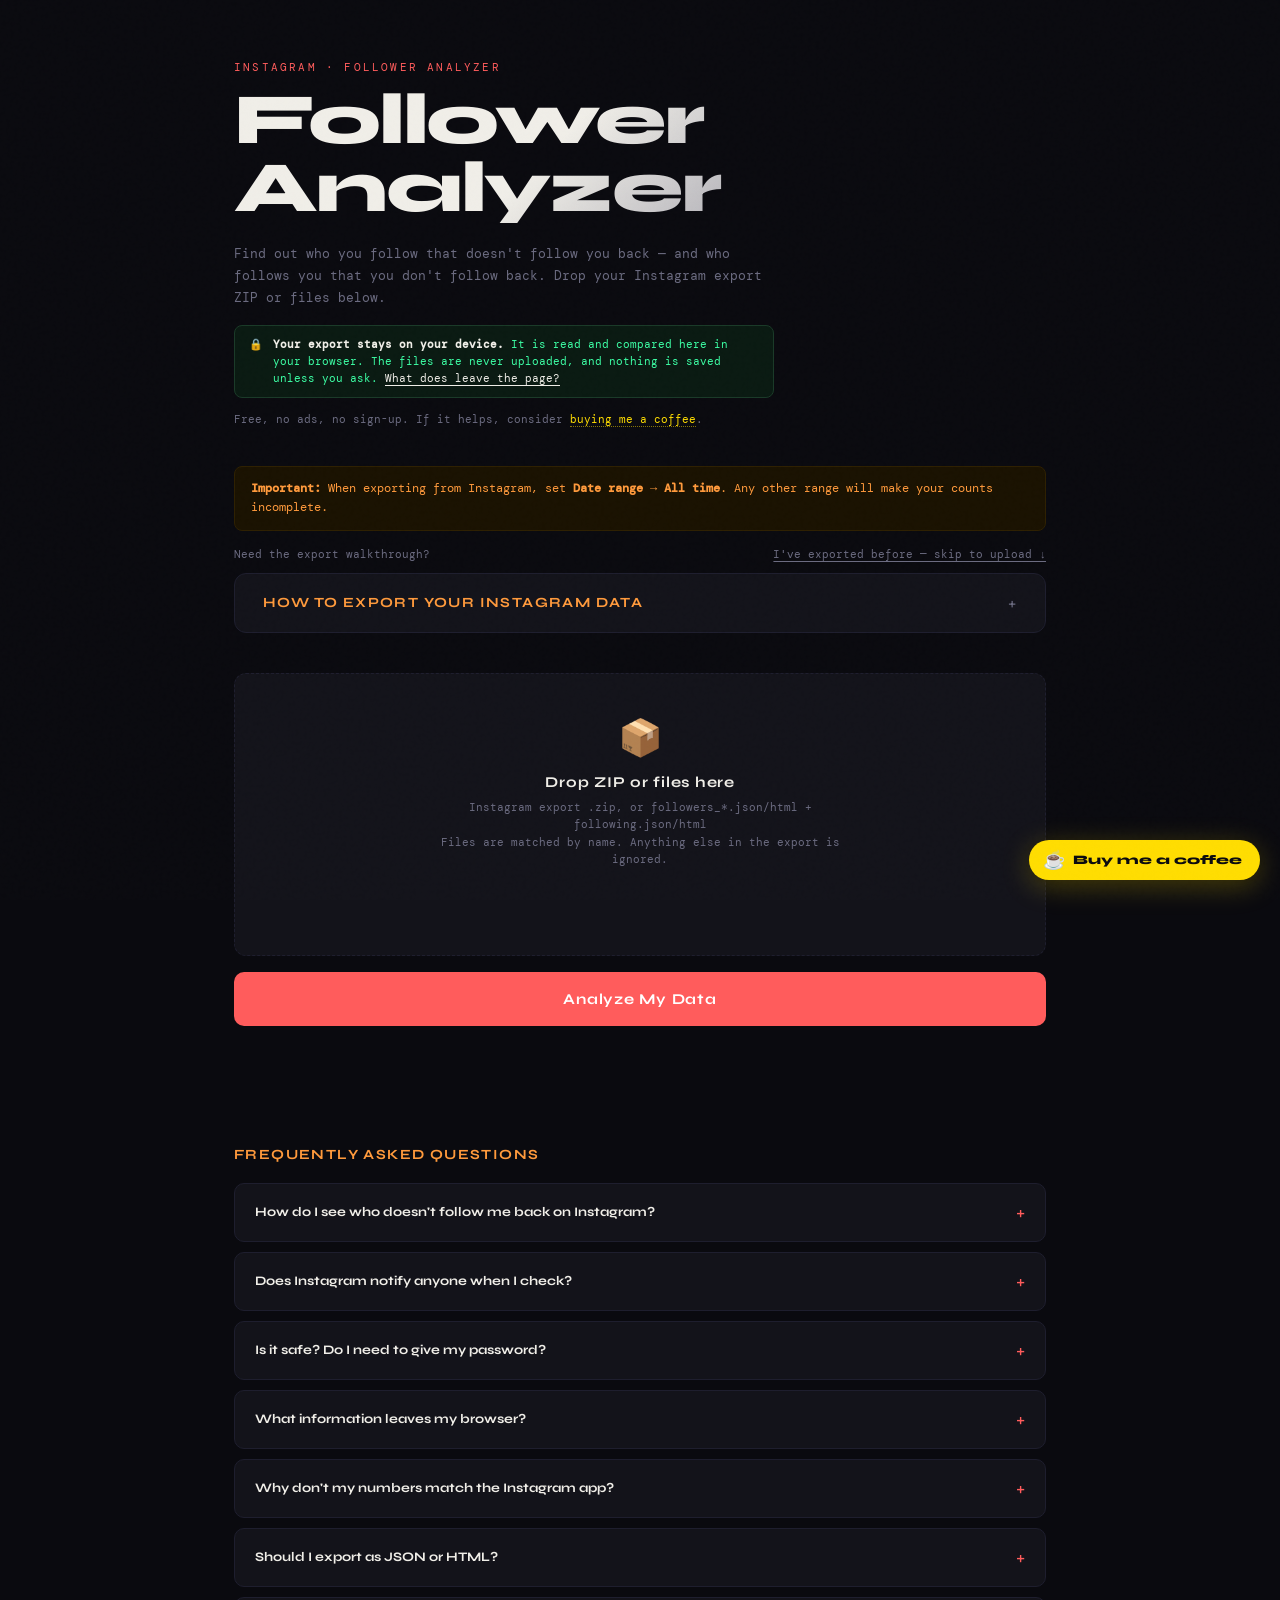
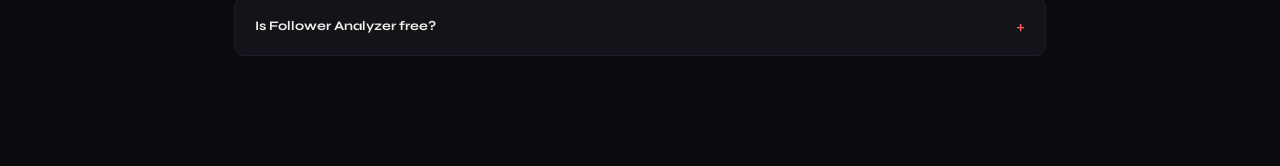
==== commit 7d32ffff: "Soften the header coffee line Co-Authored-By: Claude Opus 5.5 <noreply@anthropic.com> Claude-Session" ====
--- a/index.html
+++ b/index.html
@@ -385,7 +385,7 @@
       <span>🔒</span>
       <span><strong>Your export stays on your device.</strong> It is read and compared here in your browser. The files are never uploaded, and nothing is saved unless you ask. <a href="#faq-privacy">What does leave the page?</a></span>
     </div>
-    <p class="support-line">Free, no ads, no sign-up. If it helps, <a href="https://buymeacoffee.com/dariotrevino" target="_blank" rel="noopener" data-coffee="header">buy me a coffee ☕</a></p>
+    <p class="support-line">Free, no ads, no sign-up. If it helps, consider <a href="https://buymeacoffee.com/dariotrevino" target="_blank" rel="noopener" data-coffee="header">buying me a coffee</a>.</p>
   </header>
 
   <div class="restore-banner" id="restoreBanner">
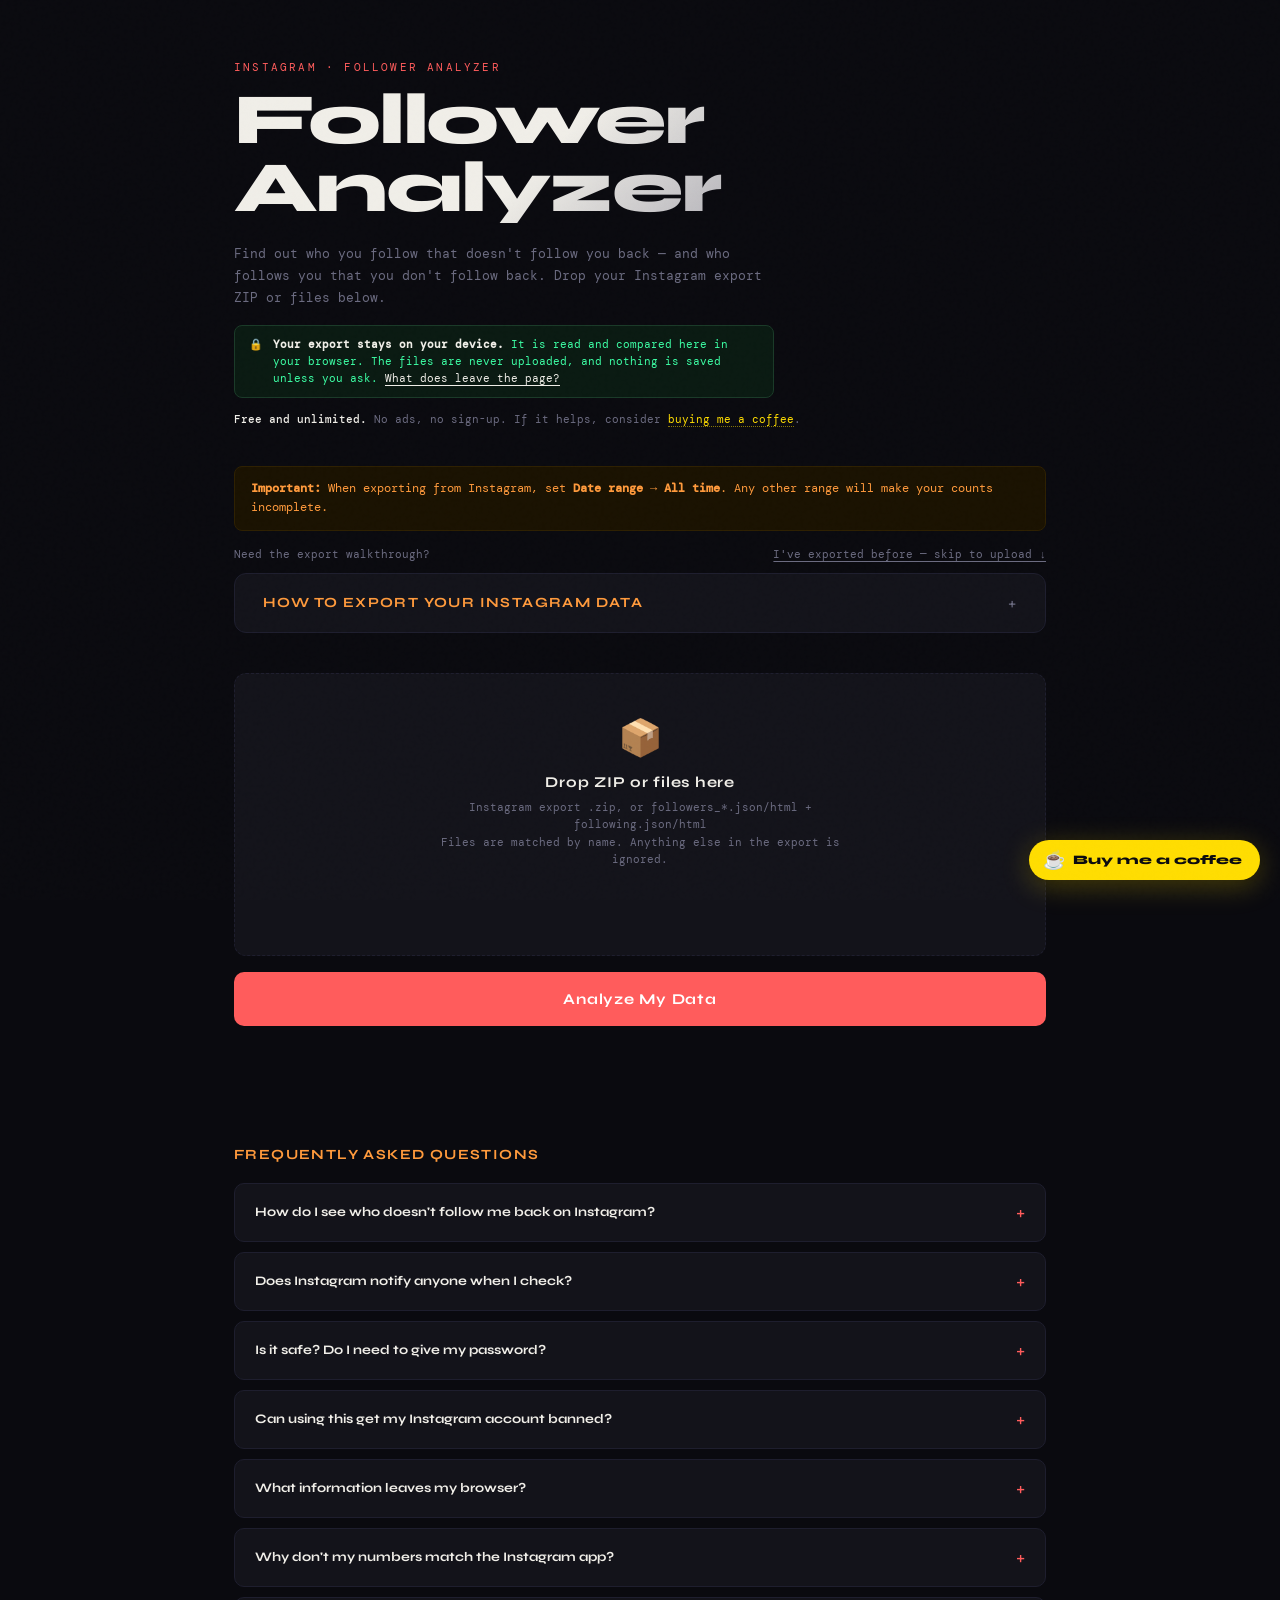
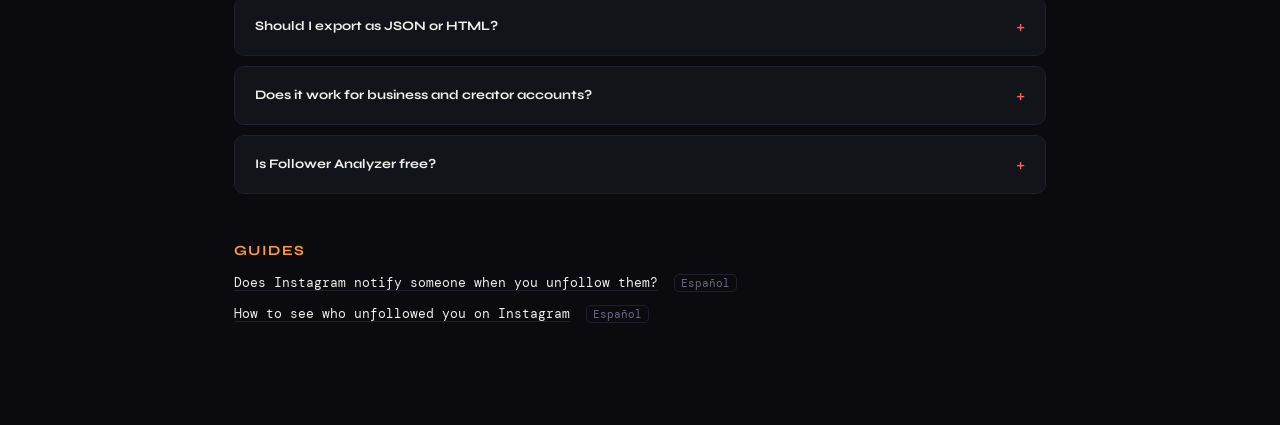
==== commit 5fb7b1bf: "New overlap logo, Bing-friendly icons, guides in English and Spanish Logo and icons: - New mark: a r" ====
--- a/index.html
+++ b/index.html
@@ -16,7 +16,7 @@
 -->
 <meta http-equiv="Content-Security-Policy" content="default-src 'none'; script-src 'self' https://*.googletagmanager.com; style-src 'self' 'unsafe-inline'; font-src 'self'; img-src 'self' data: https://*.google-analytics.com https://*.googletagmanager.com; connect-src https://*.google-analytics.com https://analytics.google.com https://*.analytics.google.com https://*.googletagmanager.com https://api.allorigins.win; base-uri 'none'; form-action 'none'" />
 <title>Follower Analyzer — Who Doesn't Follow You Back on Instagram</title>
-<meta name="description" content="Free Instagram follower analyzer. Find who you follow that does not follow you back, fans you do not follow, and mutuals. Runs in your browser. Your export files are never uploaded." />
+<meta name="description" content="Free, unlimited Instagram follower analyzer. Find who you follow that does not follow you back, fans you do not follow, and mutuals. Runs in your browser. Your export files are never uploaded." />
 <link rel="canonical" href="https://followeranalyzer.io/" />
 <meta property="og:type" content="website" />
 <meta property="og:url" content="https://followeranalyzer.io/" />
@@ -30,11 +30,17 @@
 <meta name="twitter:card" content="summary_large_image" />
 <meta name="twitter:image" content="https://followeranalyzer.io/og-image.png" />
 <meta name="twitter:title" content="Follower Analyzer — Instagram Not Following Back" />
-<meta name="twitter:description" content="Find who does not follow you back on Instagram. Free, private, runs entirely in your browser." />
+<meta name="twitter:description" content="Find who does not follow you back on Instagram. Free and unlimited, private, runs entirely in your browser." />
 <!-- Google tag (gtag.js) -->
 <script async src="https://www.googletagmanager.com/gtag/js?id=G-XJJ4FBPKLH"></script>
 <script src="analytics.js"></script>
-<link rel="icon" type="image/svg+xml" href="favicon.svg" />
+<!-- Icons. Bing, Edge and older browsers only use favicon.ico; modern browsers
+     prefer the SVG; Google's results want a square PNG at a multiple of 48px;
+     iPhones use apple-touch-icon when the site is saved to the home screen. -->
+<link rel="icon" href="/favicon.ico" sizes="48x48" />
+<link rel="icon" type="image/svg+xml" href="/favicon.svg" />
+<link rel="icon" type="image/png" sizes="96x96" href="/favicon-96x96.png" />
+<link rel="apple-touch-icon" href="/apple-touch-icon.png" />
 <meta name="theme-color" content="#0a0a0f" />
 <!-- Start the heading and body fonts downloading right away instead of after the CSS is parsed -->
 <link rel="preload" href="fonts/syne-latin-wght-normal.woff2" as="font" type="font/woff2" crossorigin />
@@ -372,6 +378,16 @@
   .faq-item[open] summary::after { transform: rotate(45deg); }
   .faq-item summary:hover { color: var(--accent2); }
   .faq-answer { padding: 0 20px 18px; font-size: 12px; color: var(--muted); line-height: 1.75; }
+  .support-line strong { color: var(--text); font-weight: 500; }
+
+  /* Guides: a short link list under the FAQ, kept light so the page stays a tool */
+  .guides { margin-top: 48px; }
+  .guides h2 { font-family: 'Syne', sans-serif; font-size: 14px; font-weight: 700; letter-spacing: 0.1em; text-transform: uppercase; color: var(--accent2); margin-bottom: 14px; }
+  .guides ul { list-style: none; display: flex; flex-direction: column; gap: 10px; }
+  .guides li { font-size: 13px; line-height: 1.6; }
+  .guides a { color: var(--text); text-underline-offset: 3px; text-decoration-color: var(--border); }
+  .guides a:hover { color: var(--accent2); }
+  .guides .guide-lang { margin-left: 8px; font-size: 11px; color: var(--muted); border: 1px solid var(--border); border-radius: 5px; padding: 1px 6px; text-decoration: none; white-space: nowrap; }
 </style>
 </head>
 <body>
@@ -385,7 +401,7 @@
       <span>🔒</span>
       <span><strong>Your export stays on your device.</strong> It is read and compared here in your browser. The files are never uploaded, and nothing is saved unless you ask. <a href="#faq-privacy">What does leave the page?</a></span>
     </div>
-    <p class="support-line">Free, no ads, no sign-up. If it helps, consider <a href="https://buymeacoffee.com/dariotrevino" target="_blank" rel="noopener" data-coffee="header">buying me a coffee</a>.</p>
+    <p class="support-line"><strong>Free and unlimited.</strong> No ads, no sign-up. If it helps, consider <a href="https://buymeacoffee.com/dariotrevino" target="_blank" rel="noopener" data-coffee="header">buying me a coffee</a>.</p>
   </header>
 
   <div class="restore-banner" id="restoreBanner">
@@ -608,6 +624,10 @@
       <summary>Is it safe? Do I need to give my password?</summary>
       <div class="faq-answer">You never enter your Instagram password here. Your files are read and compared in your browser and are never uploaded to a server.</div>
     </details>
+    <details class="faq-item">
+      <summary>Can using this get my Instagram account banned?</summary>
+      <div class="faq-answer">No. Follower Analyzer never logs in to Instagram or acts on your account; it only reads the data export Instagram itself gives you. Accounts get flagged by apps that ask for your password or unfollow people automatically, and this does neither.</div>
+    </details>
     <details class="faq-item" id="faq-privacy">
       <summary>What information leaves my browser?</summary>
       <div class="faq-answer">Your export files, and the lists built from them, are never uploaded. Two things do use the network. First, the page loads Google Analytics to count visits and which steps and buttons get used, such as finishing an analysis, exporting a list or clicking Buy me a coffee. It sees the usual visit details (browser, device, rough location) and nothing from your export: no usernames, no file names and no list sizes. Second, if you press <strong>Check accounts</strong>, the usernames on your Not Following You Back list are sent to a public proxy (allorigins.win) so they can be looked up on Instagram. That only happens when you press the button. Nothing is saved in your browser either, unless you tick <strong>Remember this analysis</strong>.</div>
@@ -621,10 +641,22 @@
       <div class="faq-answer">Either works. Follower Analyzer reads both formats, and files are sorted automatically by name.</div>
     </details>
     <details class="faq-item">
+      <summary>Does it work for business and creator accounts?</summary>
+      <div class="faq-answer">Yes. Business and creator accounts export followers and following from Accounts Center the same way, and the files work exactly like a personal account's.</div>
+    </details>
+    <details class="faq-item">
       <summary>Is Follower Analyzer free?</summary>
-      <div class="faq-answer">Yes. There's no account, no app to install and no payment. If it helped you, you can <a href="https://buymeacoffee.com/dariotrevino" target="_blank" rel="noopener" data-coffee="faq">buy me a coffee</a>, but you never have to.</div>
+      <div class="faq-answer">Yes, free and unlimited. Check as often as you like, with no account, no app to install, no payment and no limit on how many times you run it. If it helped you, you can <a href="https://buymeacoffee.com/dariotrevino" target="_blank" rel="noopener" data-coffee="faq">buy me a coffee</a>, but you never have to.</div>
     </details>
   </section>
+
+  <nav class="guides" aria-label="Guides">
+    <h2>Guides</h2>
+    <ul>
+      <li><a href="/guides/instagram-unfollow-notifications/">Does Instagram notify someone when you unfollow them?</a> <a class="guide-lang" href="/es/guias/notificaciones-dejar-de-seguir-instagram/" hreflang="es" lang="es">Español</a></li>
+      <li><a href="/guides/see-who-unfollowed-you-on-instagram/">How to see who unfollowed you on Instagram</a> <a class="guide-lang" href="/es/guias/ver-quien-te-dejo-de-seguir-instagram/" hreflang="es" lang="es">Español</a></li>
+    </ul>
+  </nav>
 
 </div>
 
@@ -673,6 +705,14 @@
     },
     {
       "@type": "Question",
+      "name": "Can using this get my Instagram account banned?",
+      "acceptedAnswer": {
+        "@type": "Answer",
+        "text": "No. Follower Analyzer never logs in to Instagram or acts on your account; it only reads the data export Instagram gives you. Accounts get flagged by apps that ask for your password or unfollow people automatically, and this does neither."
+      }
+    },
+    {
+      "@type": "Question",
       "name": "What information leaves my browser?",
       "acceptedAnswer": {
         "@type": "Answer",
@@ -697,10 +737,18 @@
     },
     {
       "@type": "Question",
+      "name": "Does it work for business and creator accounts?",
+      "acceptedAnswer": {
+        "@type": "Answer",
+        "text": "Yes. Business and creator accounts export followers and following from Accounts Center the same way, and the files work like a personal account's."
+      }
+    },
+    {
+      "@type": "Question",
       "name": "Is Follower Analyzer free?",
       "acceptedAnswer": {
         "@type": "Answer",
-        "text": "Yes. No account, no app and no payment."
+        "text": "Yes, free and unlimited. No account, no app, no payment and no limit on how many times you check."
       }
     }
   ]
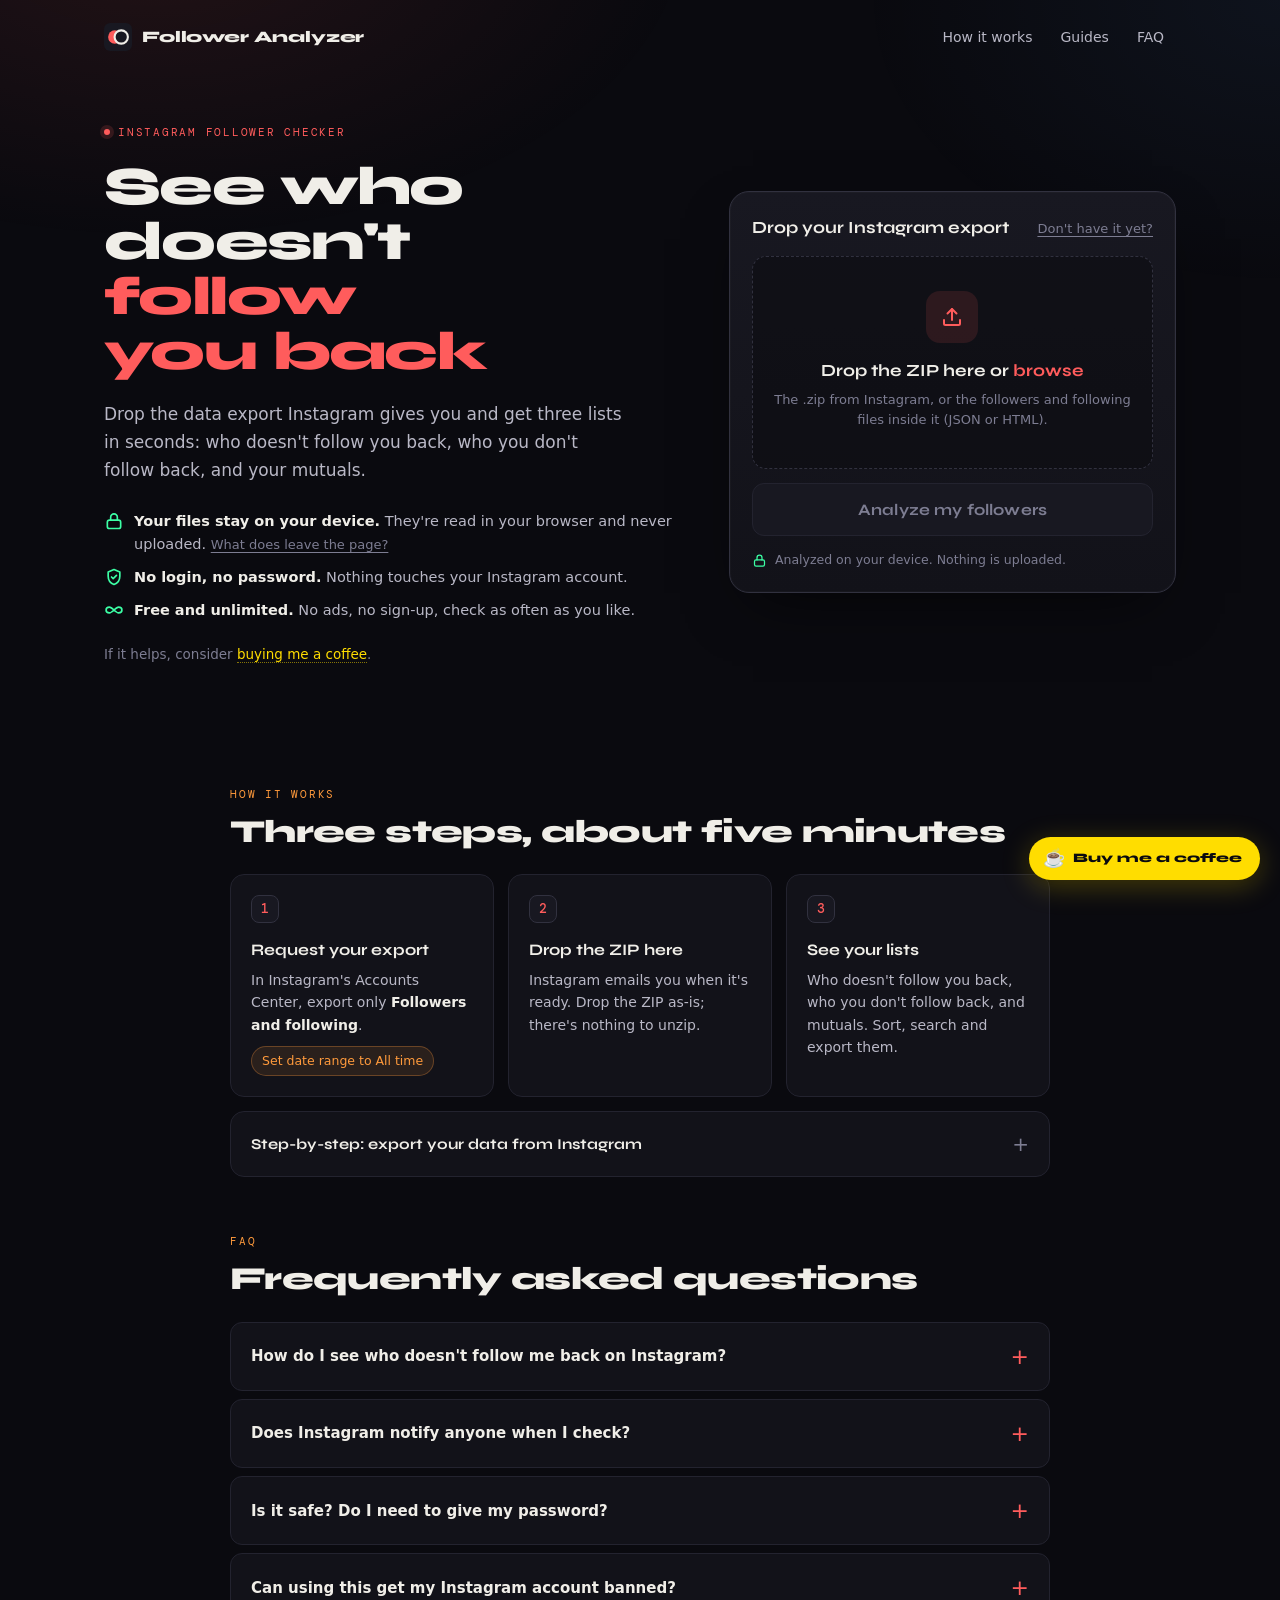
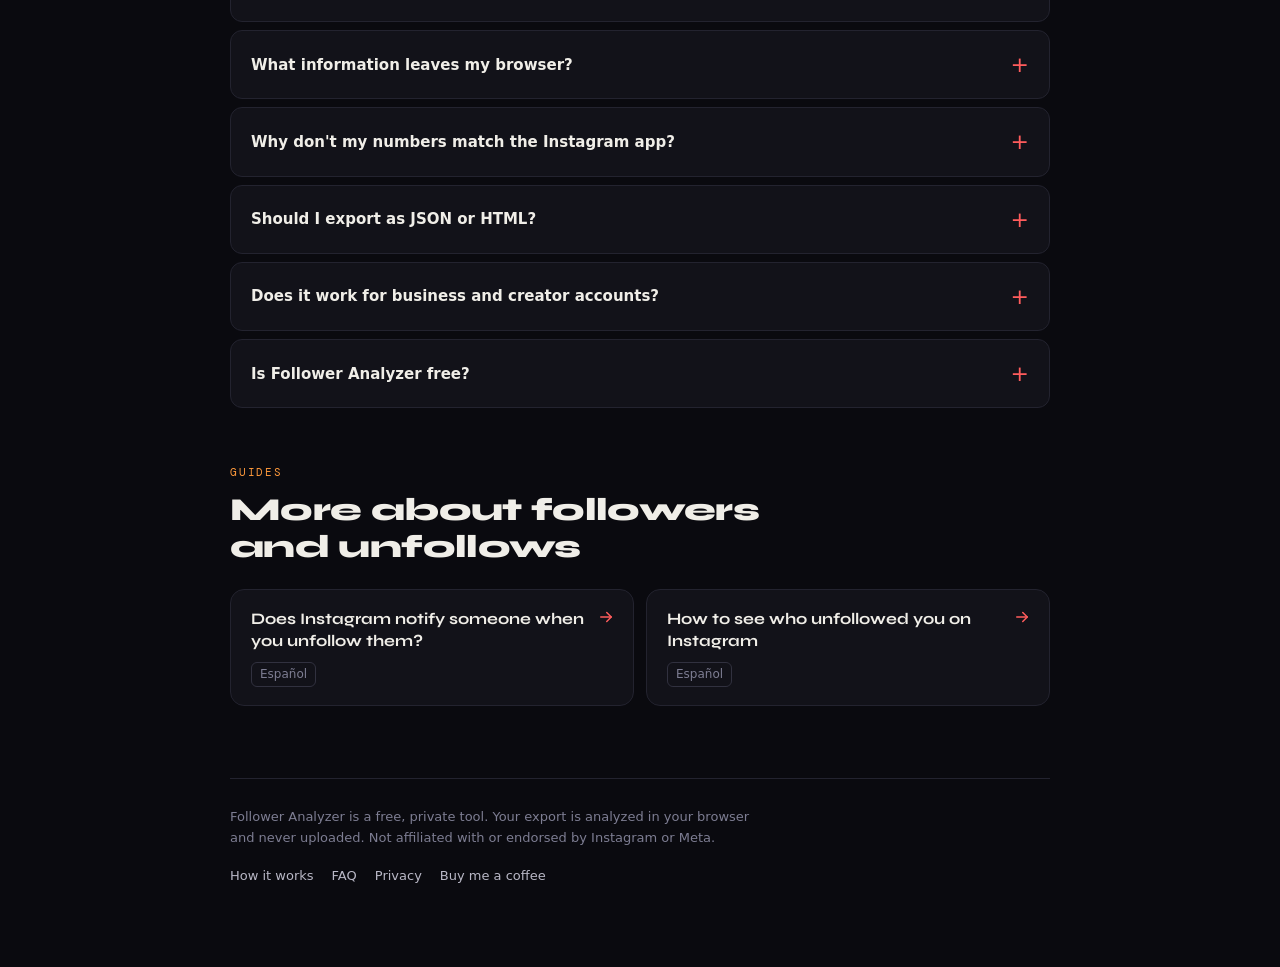
==== commit f9b83997: "Redesign the home page and fix Analytics hits blocked by the CSP Layout: - Top bar with the logo and" ====
--- a/index.html
+++ b/index.html
@@ -10,11 +10,13 @@
     Inline script is blocked, which is what stops a crafted export file from
     running code. Keep all JavaScript in .js files, never in this HTML.
   - connect-src: the only places this page can send data are Google Analytics
-    and the allorigins proxy used by the optional account lookup.
+    and the allorigins proxy used by the optional account lookup. Google's tag
+    sends some hits to google.com and doubleclick.net, so those are listed too
+    (Google's documented CSP for GA4); without them those visits go uncounted.
   If you add a new third-party script, font or API, add it here or it will be
   blocked (the browser console shows what was refused).
 -->
-<meta http-equiv="Content-Security-Policy" content="default-src 'none'; script-src 'self' https://*.googletagmanager.com; style-src 'self' 'unsafe-inline'; font-src 'self'; img-src 'self' data: https://*.google-analytics.com https://*.googletagmanager.com; connect-src https://*.google-analytics.com https://analytics.google.com https://*.analytics.google.com https://*.googletagmanager.com https://api.allorigins.win; base-uri 'none'; form-action 'none'" />
+<meta http-equiv="Content-Security-Policy" content="default-src 'none'; script-src 'self' https://*.googletagmanager.com; style-src 'self' 'unsafe-inline'; font-src 'self'; img-src 'self' data: https://*.google-analytics.com https://*.googletagmanager.com https://*.google.com https://*.g.doubleclick.net; connect-src https://*.google-analytics.com https://analytics.google.com https://*.analytics.google.com https://*.googletagmanager.com https://*.google.com https://*.g.doubleclick.net https://api.allorigins.win; base-uri 'none'; form-action 'none'" />
 <title>Follower Analyzer — Who Doesn't Follow You Back on Instagram</title>
 <meta name="description" content="Free, unlimited Instagram follower analyzer. Find who you follow that does not follow you back, fans you do not follow, and mutuals. Runs in your browser. Your export files are never uploaded." />
 <link rel="canonical" href="https://followeranalyzer.io/" />
@@ -55,238 +57,255 @@
 
   *, *::before, *::after { box-sizing: border-box; margin: 0; padding: 0; }
 
+  /* Layout: a two-column hero (pitch left, the tool right) so the drop zone is
+     on the first screen; everything below is one centered column.
+     Type: Syne for headings, the system sans for reading, DM Mono only for
+     data (usernames, numbers, small labels). */
   :root {
     --bg: #0a0a0f;
-    --surface: #13131a;
-    --border: #1e1e2e;
+    --surface: #121219;
+    --surface-2: #181821;
+    --border: #23232f;
+    --border-strong: #31313f;
+    --text: #f0eee8;
+    --body: #b9b8c6;
+    --muted: #7d7d92;
     --accent: #ff5c5c;
     --accent2: #ff9a3c;
-    --text: #f0eee8;
-    --muted: #6b6b80;
     --green: #3cffa5;
     --blue: #5ca8ff;
+    --purple: #c084fc;
     --coffee: #ffdd00;
+    --display: 'Syne', 'Arial Black', sans-serif;
+    --sans: ui-sans-serif, system-ui, -apple-system, 'Segoe UI', Roboto, 'Helvetica Neue', Arial, sans-serif;
+    --mono: 'DM Mono', ui-monospace, 'SFMono-Regular', Menlo, monospace;
+    --radius: 14px;
+    --radius-sm: 9px;
   }
 
-  body { background: var(--bg); color: var(--text); font-family: 'DM Mono', monospace; min-height: 100vh; overflow-x: hidden; }
-
-  body::before {
-    content: '';
-    position: fixed;
-    inset: 0;
-    background-image: url("data:image/svg+xml,%3Csvg viewBox='0 0 256 256' xmlns='http://www.w3.org/2000/svg'%3E%3Cfilter id='noise'%3E%3CfeTurbulence type='fractalNoise' baseFrequency='0.9' numOctaves='4' stitchTiles='stitch'/%3E%3C/filter%3E%3Crect width='100%25' height='100%25' filter='url(%23noise)' opacity='0.04'/%3E%3C/svg%3E");
-    pointer-events: none;
-    z-index: 1000;
-    opacity: 0.4;
-  }
-
-  .container { max-width: 860px; margin: 0 auto; padding: 60px 24px 100px; }
-
-  header { margin-bottom: 40px; animation: fadeUp 0.6s ease both; }
-
-  .eyebrow { font-size: 11px; letter-spacing: 0.2em; text-transform: uppercase; color: var(--accent); margin-bottom: 12px; }
-
-  h1 {
-    font-family: 'Syne', sans-serif;
-    font-size: clamp(42px, 8vw, 72px);
-    font-weight: 800;
-    line-height: 0.95;
-    letter-spacing: -0.03em;
-    background: linear-gradient(135deg, var(--text) 40%, var(--muted));
-    -webkit-background-clip: text;
-    -webkit-text-fill-color: transparent;
-    background-clip: text;
-    margin-bottom: 20px;
-  }
-
-  .subtitle { color: var(--muted); font-size: 13px; line-height: 1.7; max-width: 540px; }
-
-  /* Instructions */
-  .instructions {
-    background: var(--surface);
-    border: 1px solid var(--border);
-    border-radius: 12px;
-    padding: 28px;
-    margin-bottom: 40px;
-    animation: fadeUp 0.6s 0.1s ease both;
-  }
-
-  .step { display: flex; gap: 14px; align-items: flex-start; margin-bottom: 10px; font-size: 12px; color: var(--muted); line-height: 1.6; }
-  .step:last-child { margin-bottom: 0; }
-
-  .step-num {
-    background: var(--border);
-    color: var(--accent);
-    width: 22px;
-    height: 22px;
-    border-radius: 50%;
-    display: flex;
-    align-items: center;
-    justify-content: center;
-    font-size: 10px;
-    font-weight: 700;
-    flex-shrink: 0;
-    margin-top: 1px;
-  }
-
-  .step-body { flex: 1; }
-
-  /* Nested sub-steps for step 8 */
+  html { scroll-behavior: smooth; }
+  body { background: var(--bg); color: var(--body); font-family: var(--sans); font-size: 15px; line-height: 1.6; min-height: 100vh; overflow-x: hidden; -webkit-font-smoothing: antialiased; }
+  body::before { content: ''; position: fixed; inset: 0; background: radial-gradient(900px 520px at 12% -8%, rgba(255,92,92,0.10), transparent 60%), radial-gradient(700px 480px at 100% 0%, rgba(92,168,255,0.06), transparent 60%); pointer-events: none; z-index: 0; }
+  body > * { position: relative; z-index: 1; }
+  a { color: var(--accent2); text-underline-offset: 3px; }
+  a:hover { color: var(--text); }
+  :focus-visible { outline: 2px solid var(--accent2); outline-offset: 3px; border-radius: 4px; }
+  strong { color: var(--text); font-weight: 600; }
+  code { font-family: var(--mono); font-size: 12px; background: var(--surface-2); border: 1px solid var(--border); border-radius: 5px; padding: 1px 5px; color: var(--text); }
+  .icon { width: 18px; height: 18px; flex-shrink: 0; fill: none; stroke: currentColor; stroke-width: 2; stroke-linecap: round; stroke-linejoin: round; }
+
+  .container { max-width: 1120px; margin: 0 auto; padding: 0 24px 80px; }
+  .narrow { max-width: 820px; margin-left: auto; margin-right: auto; }
+
+  /* ── Top bar ── */
+  .topbar { display: flex; align-items: center; justify-content: space-between; gap: 16px; padding: 20px 0; }
+  .brand { display: inline-flex; align-items: center; gap: 10px; color: var(--text); text-decoration: none; font-family: var(--display); font-weight: 800; font-size: 16px; letter-spacing: -0.01em; }
+  .brand svg { width: 28px; height: 28px; }
+  .brand:hover { color: var(--text); }
+  .topnav { display: flex; gap: 4px; }
+  .topnav a { color: var(--body); text-decoration: none; font-size: 14px; padding: 6px 12px; border-radius: 8px; transition: background 0.15s, color 0.15s; }
+  .topnav a:hover { background: var(--surface-2); color: var(--text); }
+  @media (max-width: 520px) { .topnav a.optional { display: none; } }
+
+  /* ── Hero ── */
+  .hero { display: grid; grid-template-columns: minmax(0, 1.12fr) minmax(0, 0.88fr); gap: 56px; align-items: center; padding: 44px 0 64px; }
+  @media (max-width: 900px) { .hero { grid-template-columns: minmax(0, 1fr); gap: 28px; padding: 20px 0 48px; } }
+  .eyebrow { display: inline-flex; align-items: center; gap: 8px; font-family: var(--mono); font-size: 11px; letter-spacing: 0.16em; text-transform: uppercase; color: var(--accent); margin-bottom: 18px; }
+  .eyebrow::before { content: ''; width: 6px; height: 6px; border-radius: 50%; background: var(--accent); box-shadow: 0 0 0 4px rgba(255,92,92,0.15); }
+  h1 { font-family: var(--display); font-weight: 800; font-size: clamp(34px, 4.7vw, 54px); line-height: 1.02; letter-spacing: -0.03em; color: var(--text); margin-bottom: 20px; text-wrap: balance; }
+  h1 .hl { color: var(--accent); }
+  .lead { font-size: 17px; line-height: 1.65; color: var(--body); max-width: 520px; }
+  .trust { list-style: none; display: flex; flex-direction: column; gap: 10px; margin-top: 26px; }
+  .trust li { display: flex; align-items: flex-start; gap: 10px; font-size: 14.5px; color: var(--body); }
+  .trust li .icon { width: 20px; height: 20px; margin-top: 1px; color: var(--green); }
+  .trust a { color: var(--muted); font-size: 13px; }
+  .support-line { margin-top: 22px; font-size: 13.5px; color: var(--muted); }
+  .support-line strong { color: var(--text); font-weight: 600; }
+  .support-line a { color: var(--coffee); text-decoration: none; border-bottom: 1px dotted rgba(255,221,0,0.5); }
+  .support-line a:hover { border-bottom-style: solid; }
+  @media (max-width: 900px) { .hero .trust, .hero .support-line { display: none; } .trust-mobile { display: flex !important; } }
+
+  /* ── The tool card ── */
+  .tool { background: linear-gradient(180deg, var(--surface-2), var(--surface)); border: 1px solid var(--border-strong); border-radius: 20px; padding: 22px; box-shadow: 0 24px 60px -24px rgba(0,0,0,0.7), 0 0 0 1px rgba(255,255,255,0.02) inset; }
+  .tool-head { display: flex; align-items: baseline; justify-content: space-between; gap: 12px; margin-bottom: 14px; }
+  .tool-title { font-family: var(--display); font-weight: 700; font-size: 17px; color: var(--text); }
+  .tool-head a { font-size: 13px; color: var(--muted); white-space: nowrap; }
+  @media (max-width: 420px) { .tool-title { font-size: 15.5px; } }
+  .tool-head a:hover { color: var(--text); }
+
+  .drop-zone { position: relative; border: 1.5px dashed var(--border-strong); border-radius: var(--radius); padding: 34px 20px 26px; text-align: center; cursor: pointer; background: rgba(10,10,15,0.5); transition: border-color 0.2s, background 0.2s; }
+  .drop-zone:hover { border-color: var(--accent); background: rgba(255,92,92,0.05); }
+  .drop-zone.drag-over { border-color: var(--accent2); background: rgba(255,154,60,0.08); }
+  .drop-zone.loaded { border-color: var(--green); border-style: solid; background: rgba(60,255,165,0.05); }
+  .drop-zone.partial { border-color: var(--accent2); border-style: solid; background: rgba(255,154,60,0.06); }
+  .drop-zone input[type="file"] { position: absolute; inset: 0; opacity: 0; cursor: pointer; width: 100%; height: 100%; }
+  .drop-zone input[type="file"]:focus-visible + .drop-icon { outline: 2px solid var(--accent2); outline-offset: 4px; }
+  .drop-icon { width: 52px; height: 52px; margin: 0 auto 14px; border-radius: 14px; display: grid; place-items: center; background: rgba(255,92,92,0.12); color: var(--accent); }
+  .drop-icon .icon { width: 24px; height: 24px; }
+  .drop-zone.loaded .drop-icon { background: rgba(60,255,165,0.12); color: var(--green); }
+  .drop-label { font-family: var(--display); font-weight: 700; font-size: 17px; color: var(--text); margin-bottom: 6px; }
+  .drop-label .browse { color: var(--accent); }
+  .drop-hint { font-size: 13px; color: var(--muted); line-height: 1.55; max-width: 360px; margin: 0 auto; }
+  .drop-status-wrap { margin-top: 12px; display: flex; flex-direction: column; gap: 3px; align-items: center; }
+  .drop-status { font-family: var(--mono); font-size: 12px; color: var(--green); }
+  .drop-status:empty { display: none; }
+  .drop-status.error { color: var(--accent); }
+  .drop-status.warn { color: var(--accent2); }
+  #uploadNote { display: flex; flex-direction: column; gap: 4px; align-items: center; max-width: 440px; line-height: 1.5; }
+  #uploadNote:empty { display: none; }
+
+  .analyze-btn { width: 100%; margin-top: 14px; padding: 16px; background: var(--accent); color: #fff; border: none; border-radius: 12px; font-family: var(--display); font-size: 16px; font-weight: 700; letter-spacing: 0.01em; cursor: pointer; box-shadow: 0 10px 30px -10px rgba(255,92,92,0.6); transition: transform 0.15s, box-shadow 0.15s, opacity 0.2s, background 0.2s; }
+  .analyze-btn:not(:disabled):hover { transform: translateY(-1px); box-shadow: 0 14px 34px -10px rgba(255,92,92,0.75); }
+  .analyze-btn:disabled { background: var(--surface-2); color: var(--muted); box-shadow: none; cursor: not-allowed; border: 1px solid var(--border); }
+  .reset-row { text-align: center; margin-top: 10px; }
+  .tool-foot { margin-top: 14px; display: flex; align-items: center; gap: 8px; font-size: 12.5px; color: var(--muted); }
+  .tool-foot .icon { width: 15px; height: 15px; color: var(--green); }
+  .text-btn { font-family: var(--sans); font-size: 13px; color: var(--muted); background: none; border: none; cursor: pointer; text-decoration: underline; text-underline-offset: 3px; }
+  .text-btn:hover { color: var(--text); }
+  .trust-mobile { display: none !important; list-style: none; flex-wrap: wrap; gap: 8px 14px; margin-top: 14px; font-size: 12.5px; color: var(--muted); }
+  .trust-mobile li { display: inline-flex; align-items: center; gap: 6px; }
+  .trust-mobile .icon { width: 14px; height: 14px; color: var(--green); }
+
+  /* ── Restore banner ── */
+  .restore-banner { display: none; margin: 8px 0 0; padding: 14px 18px; background: var(--surface); border: 1px solid var(--border-strong); border-radius: var(--radius); align-items: center; justify-content: space-between; gap: 12px; flex-wrap: wrap; animation: fadeUp 0.5s ease both; }
+  .restore-banner.visible { display: flex; }
+  .restore-text { font-size: 14px; color: var(--body); }
+  .restore-text strong { color: var(--text); }
+  .restore-actions { display: flex; gap: 8px; flex-shrink: 0; }
+  .restore-btn, .restore-clear { padding: 8px 14px; border-radius: var(--radius-sm); font-family: var(--sans); font-size: 13px; font-weight: 500; cursor: pointer; }
+  .restore-btn { border: 1px solid var(--green); background: transparent; color: var(--green); }
+  .restore-btn:hover { background: var(--green); color: #000; }
+  .restore-clear { border: 1px solid var(--border-strong); background: transparent; color: var(--muted); }
+  .restore-clear:hover { color: var(--text); }
+
+  /* ── Section headings ── */
+  .section { padding: 56px 0 0; }
+  .section-kicker { font-family: var(--mono); font-size: 11px; letter-spacing: 0.16em; text-transform: uppercase; color: var(--accent2); margin-bottom: 10px; }
+  .section h2 { font-family: var(--display); font-weight: 800; font-size: clamp(24px, 3.4vw, 32px); line-height: 1.15; letter-spacing: -0.02em; color: var(--text); margin-bottom: 24px; text-wrap: balance; }
+
+  /* ── How it works ── */
+  .steps-row { list-style: none; display: grid; grid-template-columns: repeat(3, minmax(0, 1fr)); gap: 14px; counter-reset: step; }
+  @media (max-width: 760px) { .steps-row { grid-template-columns: minmax(0, 1fr); } }
+  .steps-row li { counter-increment: step; background: var(--surface); border: 1px solid var(--border); border-radius: var(--radius); padding: 20px; }
+  .steps-row li::before { content: counter(step); display: grid; place-items: center; width: 28px; height: 28px; border-radius: 8px; background: var(--surface-2); border: 1px solid var(--border-strong); color: var(--accent); font-family: var(--mono); font-size: 13px; font-weight: 500; margin-bottom: 14px; }
+  .steps-row h3 { font-family: var(--display); font-weight: 700; font-size: 16px; color: var(--text); margin-bottom: 6px; }
+  .steps-row p { font-size: 14px; color: var(--body); }
+  .must { display: inline-flex; align-items: center; gap: 6px; margin-top: 10px; padding: 4px 10px; border-radius: 99px; background: rgba(255,154,60,0.1); border: 1px solid rgba(255,154,60,0.3); color: var(--accent2); font-size: 12.5px; font-weight: 500; }
+
+  .instructions { margin-top: 14px; background: var(--surface); border: 1px solid var(--border); border-radius: var(--radius); overflow: hidden; }
+  .instructions summary { list-style: none; cursor: pointer; padding: 16px 20px; font-family: var(--display); font-size: 15px; font-weight: 700; color: var(--text); display: flex; align-items: center; justify-content: space-between; gap: 12px; user-select: none; }
+  .instructions summary::-webkit-details-marker { display: none; }
+  .instructions summary::after { content: '+'; font-size: 20px; color: var(--muted); font-weight: 400; font-family: var(--sans); }
+  .instructions[open] summary::after { content: '\2212'; }
+  .instructions summary:hover { color: var(--accent2); }
+  .instructions-body { padding: 0 20px 20px; }
+  .step { display: flex; gap: 14px; align-items: flex-start; margin-bottom: 12px; font-size: 14px; color: var(--body); line-height: 1.6; }
+  .step-num { background: var(--surface-2); border: 1px solid var(--border-strong); color: var(--accent); width: 24px; height: 24px; border-radius: 7px; display: flex; align-items: center; justify-content: center; font-family: var(--mono); font-size: 11px; flex-shrink: 0; margin-top: 1px; }
+  .step-body { flex: 1; min-width: 0; }
   .substeps { margin-top: 8px; display: flex; flex-direction: column; gap: 6px; }
-
-  .substep {
-    display: flex;
-    gap: 10px;
-    align-items: flex-start;
-    font-size: 11px;
-    color: var(--muted);
-    padding-left: 4px;
-    opacity: 0.85;
-  }
-
-  .substep-bullet {
-    width: 5px;
-    height: 5px;
-    border-radius: 50%;
-    background: var(--accent2);
-    flex-shrink: 0;
-    margin-top: 5px;
-  }
-
-  .tip {
-    margin-top: 18px;
-    padding: 12px 16px;
-    background: #1a1200;
-    border: 1px solid #2e2000;
-    border-radius: 8px;
-    font-size: 11px;
-    color: var(--accent2);
-    line-height: 1.6;
-  }
-
-  .tip strong { color: var(--accent2); }
-
-  /* Drop grid */
-  .drop-zone { border: 1.5px dashed var(--border); border-radius: 12px; padding: 40px 28px; text-align: center; cursor: pointer; transition: border-color 0.2s, background 0.2s, transform 0.15s; position: relative; background: var(--surface); margin-bottom: 16px; animation: fadeUp 0.6s 0.2s ease both; }
-  .drop-zone:hover { border-color: var(--accent); background: #1a0f0f; transform: translateY(-2px); }
-  .drop-zone.loaded { border-color: var(--green); border-style: solid; background: #0a1a12; }
-  .drop-zone.drag-over { border-color: var(--accent2); background: #1a1200; transform: scale(1.02); }
-  .drop-zone input[type="file"] { position: absolute; inset: 0; opacity: 0; cursor: pointer; width: 100%; height: 100%; }
-
-  .drop-icon { font-size: 36px; margin-bottom: 12px; display: block; }
-  .drop-label { font-family: 'Syne', sans-serif; font-size: 15px; font-weight: 700; letter-spacing: 0.05em; margin-bottom: 8px; }
-  .drop-hint { font-size: 11px; color: var(--muted); line-height: 1.6; max-width: 420px; margin: 0 auto; }
-  .drop-status { font-size: 11px; color: var(--green); margin-top: 8px; font-weight: 500; }
-  .drop-status.error { color: var(--accent); }
-  #uploadNote { display: flex; flex-direction: column; gap: 4px; align-items: center; max-width: 520px; line-height: 1.5; }
-  #uploadNote:empty { display: none; }
-  .reset-row { text-align: right; margin: -4px 0 14px; }
-
-  /* Analyze button */
-  .analyze-btn { width: 100%; padding: 18px; background: var(--accent); color: #fff; border: none; border-radius: 10px; font-family: 'Syne', sans-serif; font-size: 15px; font-weight: 700; letter-spacing: 0.05em; cursor: pointer; transition: opacity 0.2s, transform 0.15s; margin-bottom: 48px; animation: fadeUp 0.6s 0.3s ease both; }
-  .analyze-btn:disabled { opacity: 0.3; cursor: not-allowed; transform: none; }
-  .analyze-btn:not(:disabled):hover { opacity: 0.9; transform: translateY(-2px); }
-
-  /* Results */
-  #results { display: none; animation: fadeUp 0.5s ease both; }
-
-  .stats-row { display: grid; grid-template-columns: repeat(5, 1fr); gap: 12px; margin-bottom: 36px; }
-  @media (max-width: 700px) { .stats-row { grid-template-columns: repeat(3, 1fr); } }
-  @media (max-width: 480px) { .stats-row { grid-template-columns: repeat(2, 1fr); } }
-
-  .stat-card { background: var(--surface); border: 1px solid var(--border); border-radius: 10px; padding: 20px 12px; text-align: center; }
-  .stat-num { font-family: 'Syne', sans-serif; font-size: 28px; font-weight: 800; line-height: 1; margin-bottom: 6px; }
-  .stat-num.red    { color: var(--accent); }
-  .stat-num.orange { color: var(--accent2); }
-  .stat-num.green  { color: var(--green); }
-  .stat-num.blue   { color: var(--blue); }
-  .stat-num.purple { color: #c084fc; }
-  .stat-label { font-size: 10px; color: var(--muted); letter-spacing: 0.08em; text-transform: uppercase; }
-
-  /* Opt-in "remember this analysis" */
-  .remember-row { display: flex; align-items: flex-start; gap: 10px; margin: -12px 0 32px; padding: 12px 16px; background: var(--surface); border: 1px solid var(--border); border-radius: 10px; font-size: 12px; color: var(--muted); line-height: 1.6; cursor: pointer; }
+  .substep { display: flex; gap: 10px; align-items: flex-start; font-size: 13.5px; }
+  .substep-bullet { width: 5px; height: 5px; border-radius: 50%; background: var(--accent2); flex-shrink: 0; margin-top: 8px; }
+  .tip { margin-top: 16px; padding: 12px 16px; background: rgba(255,154,60,0.07); border: 1px solid rgba(255,154,60,0.22); border-radius: var(--radius-sm); font-size: 13px; color: var(--body); line-height: 1.6; }
+
+  /* ── Results ── */
+  #results { display: none; padding-top: 24px; animation: fadeUp 0.5s ease both; scroll-margin-top: 16px; }
+
+  .summary { display: grid; grid-template-columns: minmax(0, 1.1fr) minmax(0, 1fr); gap: 14px; margin-bottom: 18px; }
+  @media (max-width: 760px) { .summary { grid-template-columns: minmax(0, 1fr); } }
+  .summary-main { background: linear-gradient(140deg, rgba(255,92,92,0.14), rgba(255,92,92,0.02) 60%), var(--surface); border: 1px solid rgba(255,92,92,0.3); border-radius: var(--radius); padding: 24px; display: flex; flex-direction: column; justify-content: center; }
+  .summary-main .stat-num { font-family: var(--display); font-weight: 800; font-size: clamp(56px, 9vw, 84px); line-height: 0.9; color: var(--accent); letter-spacing: -0.03em; font-variant-numeric: tabular-nums; }
+  .summary-main .stat-label { margin-top: 10px; font-size: 16px; color: var(--text); font-weight: 500; }
+  .summary-main .stat-sub { font-size: 13px; color: var(--muted); margin-top: 2px; }
+  .stats-grid { display: grid; grid-template-columns: repeat(2, minmax(0, 1fr)); gap: 10px; }
+  .stat-card { background: var(--surface); border: 1px solid var(--border); border-radius: var(--radius); padding: 16px 18px; }
+  .stat-card .stat-num { font-family: var(--display); font-weight: 800; font-size: 30px; line-height: 1; font-variant-numeric: tabular-nums; }
+  .stat-card .stat-label { margin-top: 8px; font-size: 13px; color: var(--muted); }
+  .stat-num.blue { color: var(--blue); } .stat-num.purple { color: var(--purple); } .stat-num.orange { color: var(--accent2); } .stat-num.green { color: var(--green); }
+
+  .remember-row { display: flex; align-items: flex-start; gap: 10px; margin-bottom: 28px; padding: 12px 16px; background: var(--surface); border: 1px solid var(--border); border-radius: var(--radius-sm); font-size: 13px; color: var(--muted); line-height: 1.55; cursor: pointer; }
   .remember-row strong { color: var(--text); font-weight: 500; }
-  .remember-row input { flex-shrink: 0; width: 15px; height: 15px; margin-top: 2px; accent-color: var(--green); cursor: pointer; }
-
-  /* Tabs */
-  .tabs { display: flex; gap: 4px; margin-bottom: 20px; border-bottom: 1px solid var(--border); flex-wrap: wrap; }
-  .tab-btn { background: none; border: none; color: var(--muted); font-family: 'Syne', sans-serif; font-size: 13px; font-weight: 700; padding: 10px 16px; cursor: pointer; border-bottom: 2px solid transparent; margin-bottom: -1px; transition: color 0.15s, border-color 0.15s; }
-  .tab-btn.active { color: var(--text); border-bottom-color: var(--accent); }
-  .tab-btn:hover:not(.active) { color: var(--text); }
-
-  .tab-count { display: inline-block; min-width: 22px; font-size: 11px; font-weight: 700; color: var(--muted); background: var(--border); border-radius: 20px; padding: 1px 8px; margin-left: 4px; vertical-align: 1px; text-align: center; }
+  .remember-row input { flex-shrink: 0; width: 16px; height: 16px; margin-top: 2px; accent-color: var(--green); cursor: pointer; }
+
+  /* Tabs: a segmented control; each tab carries its list's color */
+  .tabs { display: flex; gap: 4px; padding: 4px; background: var(--surface); border: 1px solid var(--border); border-radius: 12px; margin-bottom: 18px; overflow-x: auto; scrollbar-width: none; }
+  .tabs::-webkit-scrollbar { display: none; }
+  .tab-btn { flex: 1 0 auto; display: inline-flex; align-items: center; justify-content: center; gap: 8px; background: none; border: none; color: var(--muted); font-family: var(--sans); font-size: 14px; font-weight: 600; padding: 10px 14px; border-radius: 9px; cursor: pointer; white-space: nowrap; transition: background 0.15s, color 0.15s; }
+  .tab-btn::before { content: ''; width: 8px; height: 8px; border-radius: 50%; background: var(--dot, var(--accent)); }
+  .tab-btn[data-tab="reverse"] { --dot: var(--blue); }
+  .tab-btn[data-tab="mutuals"] { --dot: var(--purple); }
+  .tab-btn:hover { color: var(--text); }
+  .tab-btn.active { background: var(--surface-2); color: var(--text); box-shadow: 0 0 0 1px var(--border-strong) inset; }
+  .tab-count { font-family: var(--mono); font-size: 11px; font-weight: 500; color: var(--muted); background: var(--bg); border-radius: 20px; padding: 1px 8px; }
   .tab-count:empty { display: none; }
   .tab-btn.active .tab-count { color: var(--text); }
 
   .tab-panel { display: none; }
   .tab-panel.active { display: block; }
-
+  .panel-header { display: flex; justify-content: space-between; align-items: center; margin-bottom: 14px; flex-wrap: wrap; gap: 12px; }
+  .panel-title { font-family: var(--display); font-size: 17px; font-weight: 700; color: var(--text); }
   .panel-controls { display: flex; gap: 8px; align-items: center; flex-wrap: wrap; }
-  .sort-select { background: var(--surface); border: 1px solid var(--border); border-radius: 8px; padding: 8px 10px; color: var(--text); font-family: 'DM Mono', monospace; font-size: 12px; outline: none; cursor: pointer; transition: border-color 0.2s; }
-  .sort-select:hover, .sort-select:focus { border-color: var(--accent2); }
-  @media (max-width: 480px) { .panel-controls, .search-box { width: 100%; } .search-box { flex: 1; width: auto; } }
-
-  .export-row { display: flex; gap: 10px; flex-wrap: wrap; margin-top: 28px; }
-  .export-row .export-btn { margin-top: 0; }
-
-  .panel-header { display: flex; justify-content: space-between; align-items: center; margin-bottom: 16px; flex-wrap: wrap; gap: 12px; }
-  .panel-title { font-family: 'Syne', sans-serif; font-size: 15px; font-weight: 700; }
-
-  .search-box { background: var(--surface); border: 1px solid var(--border); border-radius: 8px; padding: 8px 14px; color: var(--text); font-family: 'DM Mono', monospace; font-size: 12px; outline: none; width: 220px; transition: border-color 0.2s; }
-  .search-box:focus { border-color: var(--accent2); }
+  .search-box, .sort-select { background: var(--surface); border: 1px solid var(--border); border-radius: var(--radius-sm); padding: 9px 12px; color: var(--text); font-family: var(--sans); font-size: 14px; outline: none; transition: border-color 0.2s; }
+  .search-box { width: 220px; }
   .search-box::placeholder { color: var(--muted); }
-
-  /* User cards */
-  .user-list { display: flex; flex-direction: column; gap: 8px; }
-
-  .user-card { background: var(--surface); border: 1px solid var(--border); border-radius: 10px; padding: 14px 18px; display: flex; justify-content: space-between; align-items: center; animation: fadeUp 0.4s ease both; transition: border-color 0.15s, background 0.15s; }
-  .user-card:hover { border-color: var(--accent); background: #1a0f0f; }
-  .user-card.blue-hover:hover { border-color: var(--blue); background: #0a1020; }
-
-  .user-info { display: flex; align-items: center; gap: 12px; }
-  .user-avatar { width: 34px; height: 34px; border-radius: 50%; background: var(--border); color: var(--accent); display: flex; align-items: center; justify-content: center; font-family: 'Syne', sans-serif; font-weight: 800; font-size: 13px; flex-shrink: 0; }
-  .user-avatar.blue { color: var(--blue); }
-  .username { font-size: 13px; font-weight: 500; }
-  .user-meta { font-size: 10px; color: var(--muted); margin-top: 2px; }
-
-  .user-link { font-size: 11px; color: var(--muted); text-decoration: none; border: 1px solid var(--border); border-radius: 6px; padding: 5px 10px; transition: border-color 0.15s, color 0.15s; white-space: nowrap; }
+  .sort-select { cursor: pointer; }
+  .search-box:focus, .sort-select:focus, .sort-select:hover { border-color: var(--accent2); }
+  @media (max-width: 520px) { .panel-controls { width: 100%; } .search-box { flex: 1; width: auto; min-width: 0; } }
+
+  /* Account lookup: one compact row, details on request */
+  .verify-bar { margin-bottom: 14px; padding: 14px 16px; background: var(--surface); border: 1px solid var(--border); border-radius: var(--radius); display: flex; align-items: center; justify-content: space-between; flex-wrap: wrap; gap: 12px; }
+  .verify-left { display: flex; flex-direction: column; gap: 3px; flex: 1; min-width: 240px; }
+  .verify-title { display: flex; align-items: center; gap: 8px; font-weight: 600; font-size: 14px; color: var(--text); }
+  .verify-title .icon { width: 16px; height: 16px; color: var(--accent2); }
+  .verify-desc { font-size: 13px; color: var(--muted); line-height: 1.5; }
+  .verify-more { font-size: 13px; color: var(--muted); }
+  .verify-more summary { cursor: pointer; width: fit-content; text-decoration: underline; text-underline-offset: 3px; }
+  .verify-more summary:hover { color: var(--text); }
+  .verify-more p { margin-top: 6px; line-height: 1.55; }
+  .verify-note { color: var(--accent2); }
+  .verify-btn { padding: 9px 16px; background: transparent; border: 1px solid var(--accent2); border-radius: var(--radius-sm); color: var(--accent2); font-family: var(--sans); font-size: 13px; font-weight: 600; cursor: pointer; white-space: nowrap; transition: background 0.15s, color 0.15s; flex-shrink: 0; }
+  .verify-btn:hover { background: var(--accent2); color: #000; }
+  .verify-btn:disabled { opacity: 0.45; cursor: not-allowed; background: transparent; color: var(--accent2); }
+  .verify-progress { width: 100%; margin-top: 8px; display: none; }
+  .progress-track { height: 4px; background: var(--border); border-radius: 2px; overflow: hidden; margin-bottom: 6px; }
+  .progress-fill { height: 100%; background: var(--accent2); border-radius: 2px; transition: width 0.3s ease; width: 0%; }
+  .progress-text { font-family: var(--mono); font-size: 11px; color: var(--muted); }
+  .status-badge { font-family: var(--mono); font-size: 10px; padding: 2px 7px; border-radius: 5px; background: rgba(255,92,92,0.1); border: 1px solid var(--accent); color: var(--accent); margin-left: 8px; white-space: nowrap; }
+  .status-badge.muted { border-color: var(--muted); color: var(--muted); background: transparent; }
+  .status-badge.warn { border-color: var(--accent2); color: var(--accent2); background: transparent; }
+  .filter-row { display: flex; gap: 6px; margin-bottom: 14px; flex-wrap: wrap; }
+  .filter-btn { font-family: var(--sans); font-size: 13px; padding: 6px 12px; border-radius: 99px; border: 1px solid var(--border); background: transparent; color: var(--muted); cursor: pointer; transition: border-color 0.15s, color 0.15s, background 0.15s; }
+  .filter-btn.active { border-color: var(--accent); color: var(--text); background: rgba(255,92,92,0.12); }
+  .filter-btn:hover:not(.active) { border-color: var(--border-strong); color: var(--text); }
+
+  /* The account list: one card, rows separated by hairlines */
+  .user-list { background: var(--surface); border: 1px solid var(--border); border-radius: var(--radius); overflow: hidden; }
+  .user-list:empty { display: none; }
+  .user-card { display: flex; justify-content: space-between; align-items: center; gap: 12px; padding: 12px 16px; border-top: 1px solid var(--border); animation: fadeUp 0.35s ease both; transition: background 0.15s; }
+  .user-card:first-child { border-top: none; }
+  .user-card:hover { background: rgba(255,92,92,0.05); }
+  .user-card.blue-hover:hover { background: rgba(92,168,255,0.06); }
+  .user-card.mutual-hover:hover { background: rgba(192,132,252,0.06); }
+  .user-info { display: flex; align-items: center; gap: 12px; min-width: 0; }
+  .user-info > div:last-child { min-width: 0; }
+  .user-avatar { width: 38px; height: 38px; border-radius: 50%; background: linear-gradient(140deg, rgba(255,92,92,0.25), rgba(255,92,92,0.08)); color: var(--accent); display: flex; align-items: center; justify-content: center; font-family: var(--display); font-weight: 800; font-size: 14px; flex-shrink: 0; }
+  .user-avatar.blue { background: linear-gradient(140deg, rgba(92,168,255,0.25), rgba(92,168,255,0.08)); color: var(--blue); }
+  .user-avatar.purple { background: linear-gradient(140deg, rgba(192,132,252,0.25), rgba(192,132,252,0.08)); color: var(--purple); }
+  .username { font-family: var(--mono); font-size: 14px; font-weight: 500; color: var(--text); overflow-wrap: anywhere; }
+  .user-meta { font-size: 12.5px; color: var(--muted); margin-top: 1px; }
+  .user-link { font-size: 13px; font-weight: 500; color: var(--body); text-decoration: none; border: 1px solid var(--border-strong); border-radius: 8px; padding: 6px 12px; transition: border-color 0.15s, color 0.15s, background 0.15s; white-space: nowrap; flex-shrink: 0; }
   .user-link:hover { border-color: var(--accent2); color: var(--accent2); }
-
-  .empty-state { text-align: center; padding: 60px 20px; color: var(--muted); font-size: 13px; line-height: 1.8; }
-  .empty-state .big { font-size: 48px; margin-bottom: 12px; }
-
-  .export-btn { display: inline-flex; align-items: center; gap: 8px; margin-top: 28px; padding: 10px 20px; border: 1px solid var(--border); border-radius: 8px; font-family: 'DM Mono', monospace; font-size: 12px; color: var(--muted); background: transparent; cursor: pointer; transition: border-color 0.15s, color 0.15s; }
+  .empty-state { text-align: center; padding: 56px 20px; color: var(--muted); font-size: 14px; line-height: 1.8; }
+  .empty-state .big { font-size: 40px; margin-bottom: 8px; }
+
+  .export-row { display: flex; gap: 8px; flex-wrap: wrap; margin-top: 14px; }
+  .export-btn { display: inline-flex; align-items: center; gap: 8px; padding: 9px 16px; border: 1px solid var(--border-strong); border-radius: var(--radius-sm); font-family: var(--sans); font-size: 13px; font-weight: 500; color: var(--body); background: var(--surface); cursor: pointer; transition: border-color 0.15s, color 0.15s; }
   .export-btn:hover { border-color: var(--accent2); color: var(--accent2); }
-
-  /* Verify bar */
-  .verify-bar { margin-top: 20px; padding: 16px 20px; background: var(--surface); border: 1px solid var(--border); border-radius: 10px; display: flex; align-items: center; justify-content: space-between; flex-wrap: wrap; gap: 12px; }
-  .verify-left { display: flex; flex-direction: column; gap: 4px; }
-  .verify-title { font-family: 'Syne', sans-serif; font-size: 13px; font-weight: 700; }
-  .verify-desc { font-size: 11px; color: var(--muted); line-height: 1.5; max-width: 460px; }
-  .verify-btn { padding: 9px 18px; background: transparent; border: 1px solid var(--accent2); border-radius: 8px; color: var(--accent2); font-family: 'DM Mono', monospace; font-size: 12px; cursor: pointer; white-space: nowrap; transition: background 0.15s, color 0.15s; flex-shrink: 0; }
-  .verify-btn:hover { background: var(--accent2); color: #000; }
-  .verify-btn:disabled { opacity: 0.4; cursor: not-allowed; background: transparent; color: var(--accent2); }
-  .verify-progress { width: 100%; margin-top: 10px; display: none; }
-  .progress-track { height: 3px; background: var(--border); border-radius: 2px; overflow: hidden; margin-bottom: 6px; }
-  .progress-fill { height: 100%; background: var(--accent2); border-radius: 2px; transition: width 0.3s ease; width: 0%; }
-  .progress-text { font-size: 10px; color: var(--muted); }
-
-  /* Account lookup badges */
-  .status-badge { font-size: 10px; padding: 2px 7px; border-radius: 4px; background: #2a1010; border: 1px solid var(--accent); color: var(--accent); margin-left: 8px; white-space: nowrap; }
-  .status-badge.muted { border-color: var(--muted); color: var(--muted); }
-  .status-badge.warn { border-color: var(--accent2); color: var(--accent2); }
-
-  /* Filter buttons */
-  .filter-row { display: flex; gap: 8px; margin-bottom: 14px; flex-wrap: wrap; }
-  .filter-btn { font-size: 11px; padding: 5px 12px; border-radius: 6px; border: 1px solid var(--border); background: transparent; color: var(--muted); cursor: pointer; font-family: 'DM Mono', monospace; transition: border-color 0.15s, color 0.15s, background 0.15s; }
-  .filter-btn.active { border-color: var(--accent); color: var(--accent); background: #1a0f0f; }
-  .filter-btn:hover:not(.active) { border-color: var(--muted); color: var(--text); }
 
   /* ── Buy me a coffee ──
      Coffee buttons use Buy Me a Coffee's own yellow so visitors recognise it
      at a glance, and it is the only yellow on the page. */
-  .coffee-btn { display: inline-flex; align-items: center; gap: 8px; padding: 11px 20px; background: var(--coffee); color: #0a0a0f; border-radius: 10px; font-family: 'Syne', sans-serif; font-size: 14px; font-weight: 800; letter-spacing: 0.01em; text-decoration: none; white-space: nowrap; box-shadow: 0 4px 18px rgba(255,221,0,0.18); transition: transform 0.15s, box-shadow 0.15s; }
-  .coffee-btn:hover { transform: translateY(-2px); box-shadow: 0 8px 26px rgba(255,221,0,0.32); }
+  .coffee-btn { display: inline-flex; align-items: center; gap: 8px; padding: 11px 20px; background: var(--coffee); color: #0a0a0f; border-radius: 11px; font-family: var(--display); font-size: 14px; font-weight: 800; letter-spacing: 0.01em; text-decoration: none; white-space: nowrap; box-shadow: 0 4px 18px rgba(255,221,0,0.18); transition: transform 0.15s, box-shadow 0.15s; }
+  .coffee-btn:hover { color: #0a0a0f; transform: translateY(-2px); box-shadow: 0 8px 26px rgba(255,221,0,0.32); }
   .coffee-btn:hover .cup, .coffee-float:hover .cup { animation: wiggle 0.6s ease; }
   .coffee-btn:focus-visible, .coffee-float:focus-visible { outline: 2px solid var(--text); outline-offset: 3px; }
   .cup { display: inline-block; transform-origin: 50% 85%; }
@@ -294,8 +313,8 @@
   /* Floating button: always labelled on desktop. On phones it is just the cup
      (so it never covers the View Profile buttons) and opens for a few
      seconds after results appear (.peek, set by app.js). */
-  .coffee-float { position: fixed; bottom: 20px; right: 20px; z-index: 500; display: inline-flex; align-items: center; background: var(--coffee); color: #0a0a0f; border-radius: 999px; padding: 11px 18px 11px 14px; font-family: 'Syne', sans-serif; font-size: 13px; font-weight: 800; text-decoration: none; white-space: nowrap; box-shadow: 0 6px 28px rgba(255,221,0,0.25), 0 2px 8px rgba(0,0,0,0.45); transition: transform 0.2s, box-shadow 0.2s; animation: floatIn 0.5s 1.2s ease both; }
-  .coffee-float:hover { transform: translateY(-3px); box-shadow: 0 10px 34px rgba(255,221,0,0.4), 0 2px 8px rgba(0,0,0,0.45); }
+  .coffee-float { position: fixed; bottom: 20px; right: 20px; z-index: 500; display: inline-flex; align-items: center; background: var(--coffee); color: #0a0a0f; border-radius: 999px; padding: 11px 18px 11px 14px; font-family: var(--display); font-size: 13px; font-weight: 800; text-decoration: none; white-space: nowrap; box-shadow: 0 6px 28px rgba(255,221,0,0.25), 0 2px 8px rgba(0,0,0,0.45); transition: transform 0.2s, box-shadow 0.2s; animation: floatIn 0.5s 1.2s ease both; }
+  .coffee-float:hover { color: #0a0a0f; transform: translateY(-3px); box-shadow: 0 10px 34px rgba(255,221,0,0.4), 0 2px 8px rgba(0,0,0,0.45); }
   .coffee-float .cup { font-size: 18px; line-height: 1; }
   .coffee-float .coffee-text { margin-left: 8px; overflow: hidden; }
   @media (max-width: 600px) {
@@ -306,102 +325,87 @@
   }
 
   /* Post-analysis banner: shown right after results, the moment people are happiest */
-  .coffee-banner { display: none; position: relative; margin-bottom: 28px; padding: 22px 48px 22px 22px; background: radial-gradient(120% 140% at 0% 0%, rgba(255,221,0,0.10) 0%, rgba(255,221,0,0) 55%), var(--surface); border: 1px solid rgba(255,221,0,0.28); border-radius: 14px; gap: 18px; align-items: flex-start; animation: fadeUp 0.5s ease both; }
+  .coffee-banner { display: none; position: relative; margin-bottom: 18px; padding: 22px 48px 22px 22px; background: radial-gradient(120% 140% at 0% 0%, rgba(255,221,0,0.10) 0%, rgba(255,221,0,0) 55%), var(--surface); border: 1px solid rgba(255,221,0,0.28); border-radius: var(--radius); gap: 18px; align-items: flex-start; animation: fadeUp 0.5s ease both; }
   .coffee-banner.visible { display: flex; }
   .banner-cup { font-size: 34px; line-height: 1; flex-shrink: 0; margin-top: 2px; }
   .banner-body { display: flex; flex-direction: column; gap: 8px; min-width: 0; }
-  .banner-hook { font-family: 'Syne', sans-serif; font-size: 17px; font-weight: 800; color: var(--text); line-height: 1.3; }
-  .banner-text { font-size: 12px; color: var(--muted); line-height: 1.7; max-width: 560px; }
+  .banner-hook { font-family: var(--display); font-size: 18px; font-weight: 800; color: var(--text); line-height: 1.3; }
+  .banner-text { font-size: 14px; color: var(--body); line-height: 1.65; max-width: 600px; }
   .banner-actions { display: flex; gap: 10px; align-items: center; flex-wrap: wrap; margin-top: 6px; }
-  .banner-share-btn { display: inline-flex; align-items: center; gap: 7px; padding: 10px 16px; background: transparent; color: var(--muted); border: 1px solid var(--border); border-radius: 10px; font-family: 'DM Mono', monospace; font-size: 12px; cursor: pointer; transition: border-color 0.15s, color 0.15s; white-space: nowrap; }
+  .banner-share-btn { display: inline-flex; align-items: center; gap: 7px; padding: 10px 16px; background: transparent; color: var(--body); border: 1px solid var(--border-strong); border-radius: 11px; font-family: var(--sans); font-size: 13px; font-weight: 500; cursor: pointer; transition: border-color 0.15s, color 0.15s; white-space: nowrap; }
   .banner-share-btn:hover { border-color: var(--muted); color: var(--text); }
-  .banner-dismiss { position: absolute; top: 12px; right: 12px; background: none; border: none; color: var(--muted); cursor: pointer; font-size: 20px; padding: 2px 6px; line-height: 1; transition: color 0.15s; }
+  .banner-dismiss { position: absolute; top: 12px; right: 12px; background: none; border: none; color: var(--muted); cursor: pointer; font-size: 22px; padding: 2px 6px; line-height: 1; transition: color 0.15s; }
   .banner-dismiss:hover { color: var(--text); }
   @media (max-width: 480px) { .banner-cup { display: none; } .coffee-banner { padding: 20px 40px 20px 18px; } }
 
   /* Second chance for people who scroll to the end of their list */
-  .support-card { margin-top: 40px; padding: 20px 22px; border: 1px dashed rgba(255,221,0,0.3); border-radius: 12px; display: flex; align-items: center; justify-content: space-between; gap: 16px; flex-wrap: wrap; }
-  .support-card p { font-size: 12px; color: var(--muted); line-height: 1.6; max-width: 440px; }
-  .support-card strong { color: var(--text); font-family: 'Syne', sans-serif; font-size: 14px; }
+  .support-card { margin-top: 32px; padding: 20px 22px; border: 1px dashed rgba(255,221,0,0.3); border-radius: var(--radius); display: flex; align-items: center; justify-content: space-between; gap: 16px; flex-wrap: wrap; }
+  .support-card p { font-size: 14px; color: var(--body); line-height: 1.6; max-width: 460px; }
+  .support-card strong { color: var(--text); font-family: var(--display); font-size: 15px; }
   .support-actions { display: flex; gap: 10px; flex-wrap: wrap; }
 
-  /* Quiet link in the header */
-  .support-line { margin-top: 14px; font-size: 11px; color: var(--muted); }
-  .support-line a { color: var(--coffee); text-decoration: none; border-bottom: 1px dotted rgba(255,221,0,0.5); }
-  .support-line a:hover { border-bottom-style: solid; }
-
+  /* ── FAQ ── */
+  .faq-list { display: flex; flex-direction: column; gap: 8px; }
+  .faq-item { background: var(--surface); border: 1px solid var(--border); border-radius: 12px; overflow: hidden; transition: border-color 0.15s; }
+  .faq-item[open] { border-color: var(--border-strong); }
+  .faq-item summary { cursor: pointer; padding: 16px 20px; font-size: 15px; font-weight: 600; color: var(--text); list-style: none; display: flex; justify-content: space-between; align-items: center; gap: 16px; }
+  .faq-item summary::-webkit-details-marker { display: none; }
+  .faq-item summary::after { content: '+'; color: var(--accent); font-size: 22px; font-weight: 400; flex-shrink: 0; transition: transform 0.2s; }
+  .faq-item[open] summary::after { transform: rotate(45deg); }
+  .faq-item summary:hover { color: var(--accent2); }
+  .faq-answer { padding: 0 20px 18px; font-size: 14.5px; color: var(--body); line-height: 1.7; }
+
+  /* ── Guides ── */
+  .guide-cards { list-style: none; display: grid; grid-template-columns: repeat(2, minmax(0, 1fr)); gap: 12px; }
+  @media (max-width: 700px) { .guide-cards { grid-template-columns: minmax(0, 1fr); } }
+  .guide-card { position: relative; background: var(--surface); border: 1px solid var(--border); border-radius: var(--radius); padding: 18px 20px; transition: border-color 0.15s, transform 0.15s; }
+  .guide-card:hover { border-color: var(--border-strong); transform: translateY(-2px); }
+  .guide-card a.guide-main { color: var(--text); text-decoration: none; font-family: var(--display); font-weight: 700; font-size: 16px; line-height: 1.35; display: block; padding-right: 24px; }
+  .guide-card a.guide-main::after { content: ''; position: absolute; inset: 0; border-radius: var(--radius); }
+  .guide-card .arrow { position: absolute; top: 18px; right: 18px; color: var(--accent); }
+  .guide-card .guide-lang { position: relative; z-index: 1; display: inline-block; margin-top: 10px; font-size: 12px; color: var(--muted); border: 1px solid var(--border-strong); border-radius: 6px; padding: 2px 8px; text-decoration: none; }
+  .guide-card .guide-lang:hover { color: var(--text); }
+
+  /* ── Footer ── */
+  .site-footer { margin-top: 72px; padding: 28px 0 0; border-top: 1px solid var(--border); display: flex; flex-wrap: wrap; justify-content: space-between; gap: 18px; font-size: 13px; color: var(--muted); }
+  .site-footer nav { display: flex; flex-wrap: wrap; gap: 6px 18px; }
+  .site-footer a { color: var(--body); text-decoration: none; }
+  .site-footer a:hover { color: var(--text); }
+  .site-footer p { max-width: 520px; line-height: 1.6; }
+
+  @keyframes fadeUp { from { opacity: 0; transform: translateY(12px); } to { opacity: 1; transform: translateY(0); } }
   @keyframes wiggle { 0%, 100% { transform: rotate(0); } 25% { transform: rotate(-14deg); } 50% { transform: rotate(10deg); } 75% { transform: rotate(-6deg); } }
   @keyframes floatIn { from { opacity: 0; transform: translateY(20px) scale(0.9); } to { opacity: 1; transform: none; } }
-  @media (prefers-reduced-motion: reduce) { .cup, .coffee-float, .coffee-banner { animation: none !important; } }
-
-  @keyframes fadeUp { from { opacity: 0; transform: translateY(16px); } to { opacity: 1; transform: translateY(0); } }
-
-  .privacy-blurb { margin-top: 16px; display: inline-flex; align-items: flex-start; gap: 10px; padding: 10px 14px; background: #0a1a12; border: 1px solid #1a3a28; border-radius: 8px; font-size: 11px; color: var(--green); line-height: 1.55; max-width: 540px; }
-  .privacy-blurb strong { color: var(--text); }
-  .privacy-blurb a { color: var(--text); text-underline-offset: 3px; }
-  .restore-banner { display: none; margin-bottom: 24px; padding: 14px 18px; background: var(--surface); border: 1px solid var(--border); border-radius: 10px; align-items: center; justify-content: space-between; gap: 12px; flex-wrap: wrap; animation: fadeUp 0.5s ease both; }
-  .restore-banner.visible { display: flex; }
-  .restore-text { font-size: 12px; color: var(--muted); line-height: 1.5; }
-  .restore-text strong { color: var(--text); }
-  .restore-actions { display: flex; gap: 8px; flex-shrink: 0; }
-  .restore-btn { padding: 7px 14px; border-radius: 8px; font-family: 'DM Mono', monospace; font-size: 11px; cursor: pointer; border: 1px solid var(--green); background: transparent; color: var(--green); }
-  .restore-btn:hover { background: var(--green); color: #000; }
-  .restore-clear { padding: 7px 12px; border-radius: 8px; font-family: 'DM Mono', monospace; font-size: 11px; cursor: pointer; border: 1px solid var(--border); background: transparent; color: var(--muted); }
-  .restore-clear:hover { border-color: var(--muted); color: var(--text); }
-  .callout { margin-bottom: 16px; padding: 12px 16px; background: #1a1200; border: 1px solid #2e2000; border-radius: 8px; font-size: 12px; color: var(--accent2); line-height: 1.6; animation: fadeUp 0.6s 0.08s ease both; }
-  .guide-skip { display: flex; align-items: center; justify-content: space-between; gap: 12px; flex-wrap: wrap; margin-bottom: 12px; animation: fadeUp 0.6s 0.1s ease both; }
-  .skip-link { font-size: 11px; color: var(--muted); background: none; border: none; cursor: pointer; font-family: 'DM Mono', monospace; text-decoration: underline; text-underline-offset: 3px; }
-  .skip-link:hover { color: var(--text); }
-  .instructions { padding: 0; overflow: hidden; }
-  .instructions summary { list-style: none; cursor: pointer; padding: 18px 28px; font-family: 'Syne', sans-serif; font-size: 14px; font-weight: 700; letter-spacing: 0.1em; text-transform: uppercase; color: var(--accent2); display: flex; align-items: center; justify-content: space-between; gap: 12px; user-select: none; }
-  .instructions summary::-webkit-details-marker { display: none; }
-  .instructions summary::after { content: '+'; font-size: 18px; color: var(--muted); font-weight: 400; }
-  .instructions[open] summary::after { content: '\2212'; }
-  .instructions-body { padding: 0 28px 28px; }
-  .drop-zone.partial { border-color: var(--accent2); border-style: solid; background: #1a1200; }
-  .drop-status-wrap { margin-top: 14px; display: flex; flex-direction: column; gap: 4px; align-items: center; }
-  .drop-status.warn { color: var(--accent2); }
-  .user-card.mutual-hover:hover { border-color: #c084fc; background: #140a20; }
-  .user-avatar.purple { color: #c084fc; }
-  .verify-note { font-size: 10px; color: var(--accent2); line-height: 1.5; max-width: 460px; margin-top: 2px; }
-
-  ::-webkit-scrollbar { width: 6px; }
+  @media (prefers-reduced-motion: reduce) { html { scroll-behavior: auto; } *, *::before, *::after { animation: none !important; transition: none !important; } }
+
+  ::-webkit-scrollbar { width: 8px; }
   ::-webkit-scrollbar-track { background: var(--bg); }
-  ::-webkit-scrollbar-thumb { background: var(--border); border-radius: 3px; }
-  /* FAQ */
-  .faq { margin-top: 72px; }
-  .faq h2 { font-family: 'Syne', sans-serif; font-size: 14px; font-weight: 700; letter-spacing: 0.1em; text-transform: uppercase; color: var(--accent2); margin-bottom: 20px; }
-  .faq-item { background: var(--surface); border: 1px solid var(--border); border-radius: 10px; margin-bottom: 10px; overflow: hidden; }
-  .faq-item summary { cursor: pointer; padding: 16px 20px; font-family: 'Syne', sans-serif; font-size: 13px; font-weight: 700; color: var(--text); list-style: none; display: flex; justify-content: space-between; align-items: center; gap: 16px; }
-  .faq-item summary::-webkit-details-marker { display: none; }
-  .faq-item summary::after { content: '+'; color: var(--accent); font-size: 20px; font-weight: 400; flex-shrink: 0; transition: transform 0.2s; }
-  .faq-item[open] summary::after { transform: rotate(45deg); }
-  .faq-item summary:hover { color: var(--accent2); }
-  .faq-answer { padding: 0 20px 18px; font-size: 12px; color: var(--muted); line-height: 1.75; }
-  .support-line strong { color: var(--text); font-weight: 500; }
-
-  /* Guides: a short link list under the FAQ, kept light so the page stays a tool */
-  .guides { margin-top: 48px; }
-  .guides h2 { font-family: 'Syne', sans-serif; font-size: 14px; font-weight: 700; letter-spacing: 0.1em; text-transform: uppercase; color: var(--accent2); margin-bottom: 14px; }
-  .guides ul { list-style: none; display: flex; flex-direction: column; gap: 10px; }
-  .guides li { font-size: 13px; line-height: 1.6; }
-  .guides a { color: var(--text); text-underline-offset: 3px; text-decoration-color: var(--border); }
-  .guides a:hover { color: var(--accent2); }
-  .guides .guide-lang { margin-left: 8px; font-size: 11px; color: var(--muted); border: 1px solid var(--border); border-radius: 5px; padding: 1px 6px; text-decoration: none; white-space: nowrap; }
+  ::-webkit-scrollbar-thumb { background: var(--border-strong); border-radius: 4px; }
 </style>
 </head>
 <body>
+<!-- Icon set, drawn once and reused with <use> -->
+<svg width="0" height="0" style="position:absolute" aria-hidden="true">
+  <defs>
+    <symbol id="i-lock" viewBox="0 0 24 24"><rect x="4" y="11" width="16" height="10" rx="2.5"/><path d="M8 11V7.5a4 4 0 0 1 8 0V11"/></symbol>
+    <symbol id="i-key" viewBox="0 0 24 24"><path d="M12 3l7 3v5c0 4.5-3 8.5-7 10-4-1.5-7-5.5-7-10V6z"/><path d="M9 12l2 2 4-4"/></symbol>
+    <symbol id="i-infinity" viewBox="0 0 24 24"><path d="M6.5 8.5C4 8.5 2.5 10.2 2.5 12s1.5 3.5 4 3.5c3.5 0 7.5-7 11-7 2.5 0 4 1.7 4 3.5s-1.5 3.5-4 3.5c-3.5 0-7.5-7-11-7z"/></symbol>
+    <symbol id="i-upload" viewBox="0 0 24 24"><path d="M12 15V4"/><path d="M7.5 8.5L12 4l4.5 4.5"/><path d="M4 15v3.5A1.5 1.5 0 0 0 5.5 20h13a1.5 1.5 0 0 0 1.5-1.5V15"/></symbol>
+    <symbol id="i-search" viewBox="0 0 24 24"><circle cx="11" cy="11" r="6.5"/><path d="M20 20l-4.2-4.2"/></symbol>
+    <symbol id="i-arrow" viewBox="0 0 24 24"><path d="M5 12h14"/><path d="M13 6l6 6-6 6"/></symbol>
+    <symbol id="logo" viewBox="0 0 32 32"><rect width="32" height="32" rx="7" fill="#181821"/><circle cx="12.3" cy="16" r="7.6" fill="#ff5c5c"/><circle cx="19.7" cy="16" r="7.6" fill="#181821" stroke="#f0eee8" stroke-width="2.4"/></symbol>
+  </defs>
+</svg>
+
 <div class="container">
 
-  <header>
-    <p class="eyebrow">Instagram · Follower Analyzer</p>
-    <h1>Follower<br>Analyzer</h1>
-    <p class="subtitle">Find out who you follow that doesn't follow you back — and who follows you that you don't follow back. Drop your Instagram export ZIP or files below.</p>
-    <div class="privacy-blurb">
-      <span>🔒</span>
-      <span><strong>Your export stays on your device.</strong> It is read and compared here in your browser. The files are never uploaded, and nothing is saved unless you ask. <a href="#faq-privacy">What does leave the page?</a></span>
-    </div>
-    <p class="support-line"><strong>Free and unlimited.</strong> No ads, no sign-up. If it helps, consider <a href="https://buymeacoffee.com/dariotrevino" target="_blank" rel="noopener" data-coffee="header">buying me a coffee</a>.</p>
+  <header class="topbar">
+    <a class="brand" href="/" aria-label="Follower Analyzer home"><svg aria-hidden="true"><use href="#logo"/></svg>Follower Analyzer</a>
+    <nav class="topnav" aria-label="Page">
+      <a href="#how" class="optional">How it works</a>
+      <a href="#guides" class="optional">Guides</a>
+      <a href="#faq">FAQ</a>
+    </nav>
   </header>
 
   <div class="restore-banner" id="restoreBanner">
@@ -415,66 +419,50 @@
     </div>
   </div>
 
-  <div class="callout" id="dateRangeCallout">
-    <strong>Important:</strong> When exporting from Instagram, set <strong>Date range → All time</strong>. Any other range will make your counts incomplete.
-  </div>
-
-  <div class="guide-skip">
-    <span style="font-size:11px;color:var(--muted);">Need the export walkthrough?</span>
-    <button type="button" class="skip-link" id="skipToUpload">I've exported before — skip to upload ↓</button>
-  </div>
-
-  <details class="instructions" id="exportGuide">
-    <summary>How to export your Instagram data</summary>
-    <div class="instructions-body">
-
-    <div class="step"><span class="step-num">1</span><span class="step-body">Open Instagram and tap the <strong>hamburger menu</strong> (☰) in the top right</span></div>
-    <div class="step"><span class="step-num">2</span><span class="step-body">Tap <strong>Account Center</strong></span></div>
-    <div class="step"><span class="step-num">3</span><span class="step-body">Tap <strong>Your Information and Permissions</strong></span></div>
-    <div class="step"><span class="step-num">4</span><span class="step-body">Tap <strong>Export your information</strong>, then <strong>Create Export</strong></span></div>
-    <div class="step"><span class="step-num">5</span><span class="step-body">Select your <strong>profile</strong> and choose <strong>Export to Device</strong></span></div>
-    <div class="step">
-      <span class="step-num">6</span>
-      <span class="step-body">
-        Tap <strong>Customize export</strong> and configure three settings:
-        <div class="substeps">
-          <div class="substep"><div class="substep-bullet"></div><span><strong>Information:</strong> tap "Customize information", clear all, then select <strong>Connections &gt; Followers and Following</strong> only</span></div>
-          <div class="substep"><div class="substep-bullet"></div><span><strong>Date range:</strong> set to <strong>All time</strong> — this is critical, or your counts will be incomplete</span></div>
-          <div class="substep"><div class="substep-bullet"></div><span><strong>Format:</strong> choose either <strong>JSON</strong> or <strong>HTML</strong> — this app supports both</span></div>
+  <section class="hero">
+    <div class="pitch">
+      <p class="eyebrow">Instagram follower checker</p>
+      <h1>See who doesn't <span class="hl">follow you back</span></h1>
+      <p class="lead">Drop the data export Instagram gives you and get three lists in seconds: who doesn't follow you back, who you don't follow back, and your mutuals.</p>
+      <ul class="trust">
+        <li><svg class="icon"><use href="#i-lock"/></svg><span><strong>Your files stay on your device.</strong> They're read in your browser and never uploaded. <a href="#faq-privacy">What does leave the page?</a></span></li>
+        <li><svg class="icon"><use href="#i-key"/></svg><span><strong>No login, no password.</strong> Nothing touches your Instagram account.</span></li>
+        <li><svg class="icon"><use href="#i-infinity"/></svg><span><strong>Free and unlimited.</strong> No ads, no sign-up, check as often as you like.</span></li>
+      </ul>
+      <p class="support-line">If it helps, consider <a href="https://buymeacoffee.com/dariotrevino" target="_blank" rel="noopener" data-coffee="header">buying me a coffee</a>.</p>
+    </div>
+
+    <div class="tool" id="tool">
+      <div class="tool-head">
+        <span class="tool-title">Drop your Instagram export</span>
+        <a href="#how">Don't have it yet?</a>
+      </div>
+      <div class="drop-zone" id="uploadZone">
+        <input type="file" id="uploadFile" accept=".html,.htm,.json,.zip" multiple aria-label="Choose your Instagram export ZIP or files" />
+        <div class="drop-icon" aria-hidden="true"><svg class="icon"><use href="#i-upload"/></svg></div>
+        <div class="drop-label">Drop the ZIP here or <span class="browse">browse</span></div>
+        <div class="drop-hint">The .zip from Instagram, or the followers and following files inside it (JSON or HTML).</div>
+        <div class="drop-status-wrap">
+          <div class="drop-status" id="followersStatus"></div>
+          <div class="drop-status" id="followingStatus"></div>
+          <div class="drop-status" id="uploadStatus"></div>
+          <div id="uploadNote" aria-live="polite"></div>
         </div>
-      </span>
-    </div>
-    <div class="step"><span class="step-num">7</span><span class="step-body">Tap <strong>Start Export</strong> and wait for Instagram to process it (usually a few minutes, sometimes longer)</span></div>
-    <div class="step"><span class="step-num">8</span><span class="step-body"><strong>Download</strong> the ZIP when it's ready — you can drop the ZIP here as-is, or unzip and drop the followers / following files</span></div>
-
-    <div class="tip">
-      <strong>What we look for:</strong> Inside the ZIP, files under <code>connections/followers_and_following/</code>
-      (nested folder prefixes are fine). We load all <strong>followers_1</strong>, <strong>followers_2</strong>, … and <strong>following</strong>
-      in JSON or HTML. You can also drop those files directly — filenames are auto-routed.
-    </div>
-    </div>
-  </details>
-
-  <div class="drop-zone" id="uploadZone">
-    <input type="file" id="uploadFile" accept=".html,.htm,.json,.zip" multiple />
-    <span class="drop-icon">📦</span>
-    <div class="drop-label">Drop ZIP or files here</div>
-    <div class="drop-hint">Instagram export .zip, or followers_*.json/html + following.json/html<br>Files are matched by name. Anything else in the export is ignored.</div>
-    <div class="drop-status-wrap">
-      <div class="drop-status" id="followersStatus"></div>
-      <div class="drop-status" id="followingStatus"></div>
-      <div class="drop-status" id="uploadStatus"></div>
-      <div id="uploadNote" aria-live="polite"></div>
-    </div>
-  </div>
-
-  <div class="reset-row" id="resetRow" hidden>
-    <button type="button" class="skip-link" id="resetBtn">Clear files and start over</button>
-  </div>
-
-  <button class="analyze-btn" id="analyzeBtn" disabled>Analyze My Data</button>
-
-  <div id="results">
+      </div>
+      <div class="reset-row" id="resetRow" hidden>
+        <button type="button" class="text-btn" id="resetBtn">Clear files and start over</button>
+      </div>
+      <button class="analyze-btn" id="analyzeBtn" disabled>Analyze my followers</button>
+      <p class="tool-foot"><svg class="icon"><use href="#i-lock"/></svg>Analyzed on your device. Nothing is uploaded.</p>
+      <ul class="trust-mobile">
+        <li><svg class="icon"><use href="#i-key"/></svg>No login</li>
+        <li><svg class="icon"><use href="#i-infinity"/></svg>Free and unlimited</li>
+        <li><a href="https://buymeacoffee.com/dariotrevino" target="_blank" rel="noopener" data-coffee="header">Buy me a coffee ☕</a></li>
+      </ul>
+    </div>
+  </section>
+
+  <div id="results" class="narrow">
     <!-- Post-analysis banner -->
     <div class="coffee-banner" id="coffeeBanner" role="region" aria-label="Support Follower Analyzer">
       <div class="banner-cup" aria-hidden="true">☕</div>
@@ -488,26 +476,18 @@
       </div>
       <button type="button" class="banner-dismiss" id="bannerDismiss" aria-label="Dismiss">×</button>
     </div>
-    <div class="stats-row">
-      <div class="stat-card">
-        <div class="stat-num red" id="statGhosts">0</div>
-        <div class="stat-label">Not Following Back</div>
-      </div>
-      <div class="stat-card">
-        <div class="stat-num blue" id="statReverse">0</div>
-        <div class="stat-label">You Don't Follow Back</div>
-      </div>
-      <div class="stat-card">
-        <div class="stat-num purple" id="statMutuals">0</div>
-        <div class="stat-label">Mutuals</div>
-      </div>
-      <div class="stat-card">
-        <div class="stat-num orange" id="statFollowing">0</div>
-        <div class="stat-label">You Follow</div>
-      </div>
-      <div class="stat-card">
-        <div class="stat-num green" id="statFollowers">0</div>
-        <div class="stat-label">Your Followers</div>
+
+    <div class="summary">
+      <div class="summary-main">
+        <div class="stat-num" id="statGhosts">0</div>
+        <div class="stat-label">don't follow you back</div>
+        <div class="stat-sub">People you follow who aren't in your followers.</div>
+      </div>
+      <div class="stats-grid">
+        <div class="stat-card"><div class="stat-num blue" id="statReverse">0</div><div class="stat-label">You don't follow back</div></div>
+        <div class="stat-card"><div class="stat-num purple" id="statMutuals">0</div><div class="stat-label">Mutuals</div></div>
+        <div class="stat-card"><div class="stat-num orange" id="statFollowing">0</div><div class="stat-label">You follow</div></div>
+        <div class="stat-card"><div class="stat-num green" id="statFollowers">0</div><div class="stat-label">Your followers</div></div>
       </div>
     </div>
 
@@ -517,9 +497,9 @@
     </label>
 
     <div class="tabs" role="tablist">
-      <button class="tab-btn active" data-tab="ghosts" role="tab" aria-selected="true">👻 Not Following You Back <span class="tab-count" id="countGhosts"></span></button>
-      <button class="tab-btn" data-tab="reverse" role="tab" aria-selected="false">👀 You Don't Follow Back <span class="tab-count" id="countReverse"></span></button>
-      <button class="tab-btn" data-tab="mutuals" role="tab" aria-selected="false">🤝 Mutuals <span class="tab-count" id="countMutuals"></span></button>
+      <button class="tab-btn active" data-tab="ghosts" role="tab" aria-selected="true">Not following you back <span class="tab-count" id="countGhosts"></span></button>
+      <button class="tab-btn" data-tab="reverse" role="tab" aria-selected="false">You don't follow back <span class="tab-count" id="countReverse"></span></button>
+      <button class="tab-btn" data-tab="mutuals" role="tab" aria-selected="false">Mutuals <span class="tab-count" id="countMutuals"></span></button>
     </div>
 
     <div class="tab-panel active" id="panel-ghosts">
@@ -532,15 +512,18 @@
             <option value="az">Username A–Z</option>
             <option value="za">Username Z–A</option>
           </select>
-          <input class="search-box" id="searchGhosts" type="text" placeholder="Search usernames..." aria-label="Search usernames you follow who don&#39;t follow back" />
+          <input class="search-box" id="searchGhosts" type="search" placeholder="Search usernames" aria-label="Search usernames you follow who don&#39;t follow back" />
         </div>
       </div>
       <div class="verify-bar" id="verifyBar">
         <div class="verify-left">
-          <div class="verify-title">🔍 Look up accounts on Instagram</div>
-          <div class="verify-desc">Searches Instagram for each username on this list. “Not found” can mean the account is deleted or deactivated, but it can also be private or hidden from search, so open the profile to confirm.</div>
-          <div class="verify-desc">This sends these usernames to a public proxy (allorigins.win). It is the only feature that sends anything from your lists off your device, and it only runs when you press the button.</div>
-          <div class="verify-note">Many “unknown” results mean Instagram or the proxy blocked the lookups, not that your data is wrong. Try again later. Only the unknown ones are checked again.</div>
+          <div class="verify-title"><svg class="icon" aria-hidden="true"><use href="#i-search"/></svg>Spot deleted or deactivated accounts</div>
+          <div class="verify-desc">Looks each username up on Instagram. “Not found” can also mean private or hidden from search, so open the profile to confirm.</div>
+          <details class="verify-more">
+            <summary>What this sends</summary>
+            <p>This sends these usernames to a public proxy (allorigins.win). It is the only feature that sends anything from your lists off your device, and it only runs when you press the button.</p>
+            <p class="verify-note">Many “unknown” results mean Instagram or the proxy blocked the lookups, not that your data is wrong. Try again later. Only the unknown ones are checked again.</p>
+          </details>
           <div class="verify-progress" id="verifyProgress">
             <div class="progress-track"><div class="progress-fill" id="progressFill"></div></div>
             <div class="progress-text" id="progressText">Checking...</div>
@@ -571,7 +554,7 @@
             <option value="az">Username A–Z</option>
             <option value="za">Username Z–A</option>
           </select>
-          <input class="search-box" id="searchReverse" type="text" placeholder="Search usernames..." aria-label="Search followers you don&#39;t follow back" />
+          <input class="search-box" id="searchReverse" type="search" placeholder="Search usernames" aria-label="Search followers you don&#39;t follow back" />
         </div>
       </div>
       <div class="user-list" id="listReverse"></div>
@@ -591,7 +574,7 @@
             <option value="az">Username A–Z</option>
             <option value="za">Username Z–A</option>
           </select>
-          <input class="search-box" id="searchMutuals" type="text" placeholder="Search usernames..." aria-label="Search mutuals" />
+          <input class="search-box" id="searchMutuals" type="search" placeholder="Search usernames" aria-label="Search mutuals" />
         </div>
       </div>
       <div class="user-list" id="listMutuals"></div>
@@ -610,8 +593,57 @@
     </div>
   </div>
 
-  <section class="faq" id="faq">
+  <section class="section narrow" id="how">
+    <p class="section-kicker">How it works</p>
+    <h2>Three steps, about five minutes</h2>
+    <ol class="steps-row">
+      <li>
+        <h3>Request your export</h3>
+        <p>In Instagram's Accounts Center, export only <strong>Followers and following</strong>.</p>
+        <span class="must">Set date range to All time</span>
+      </li>
+      <li>
+        <h3>Drop the ZIP here</h3>
+        <p>Instagram emails you when it's ready. Drop the ZIP as-is; there's nothing to unzip.</p>
+      </li>
+      <li>
+        <h3>See your lists</h3>
+        <p>Who doesn't follow you back, who you don't follow back, and mutuals. Sort, search and export them.</p>
+      </li>
+    </ol>
+
+    <details class="instructions" id="exportGuide">
+      <summary>Step-by-step: export your data from Instagram</summary>
+      <div class="instructions-body">
+        <div class="step"><span class="step-num">1</span><span class="step-body">Open Instagram and tap the <strong>menu</strong> (☰) in the top right</span></div>
+        <div class="step"><span class="step-num">2</span><span class="step-body">Tap <strong>Accounts Center</strong></span></div>
+        <div class="step"><span class="step-num">3</span><span class="step-body">Tap <strong>Your information and permissions</strong></span></div>
+        <div class="step"><span class="step-num">4</span><span class="step-body">Tap <strong>Export your information</strong>, then <strong>Create export</strong></span></div>
+        <div class="step"><span class="step-num">5</span><span class="step-body">Select your <strong>profile</strong> and choose <strong>Export to device</strong></span></div>
+        <div class="step">
+          <span class="step-num">6</span>
+          <span class="step-body">
+            Tap <strong>Customize export</strong> and set three things:
+            <div class="substeps">
+              <div class="substep"><div class="substep-bullet"></div><span><strong>Information:</strong> tap "Customize information", clear all, then select <strong>Connections &gt; Followers and following</strong> only</span></div>
+              <div class="substep"><div class="substep-bullet"></div><span><strong>Date range:</strong> set to <strong>All time</strong>. This is critical, or your counts will be incomplete</span></div>
+              <div class="substep"><div class="substep-bullet"></div><span><strong>Format:</strong> choose <strong>JSON</strong> or <strong>HTML</strong>. Both work</span></div>
+            </div>
+          </span>
+        </div>
+        <div class="step"><span class="step-num">7</span><span class="step-body">Tap <strong>Start export</strong> and wait for Instagram to process it (usually a few minutes, sometimes longer)</span></div>
+        <div class="step"><span class="step-num">8</span><span class="step-body"><strong>Download</strong> the ZIP when it's ready and <a href="#tool">drop it above</a>. You can also unzip it and drop just the followers and following files</span></div>
+        <div class="tip">
+          <strong>What we look for:</strong> files under <code>connections/followers_and_following/</code> in the ZIP (nested folders are fine). We load every <strong>followers_1</strong>, <strong>followers_2</strong>, … and <strong>following</strong> file, in JSON or HTML. Files dropped on their own are matched by name.
+        </div>
+      </div>
+    </details>
+  </section>
+
+  <section class="section narrow" id="faq">
+    <p class="section-kicker">FAQ</p>
     <h2>Frequently asked questions</h2>
+    <div class="faq-list">
     <details class="faq-item">
       <summary>How do I see who doesn't follow me back on Instagram?</summary>
       <div class="faq-answer">Export your followers and following data from Instagram (Account Center, then Your Information and Permissions, then Export your information) with the date range set to <strong>All time</strong>. Drop the ZIP, or the followers and following files, onto this page. You'll get three lists: people who don't follow you back, people you don't follow back, and mutuals.</div>
@@ -648,15 +680,35 @@
       <summary>Is Follower Analyzer free?</summary>
       <div class="faq-answer">Yes, free and unlimited. Check as often as you like, with no account, no app to install, no payment and no limit on how many times you run it. If it helped you, you can <a href="https://buymeacoffee.com/dariotrevino" target="_blank" rel="noopener" data-coffee="faq">buy me a coffee</a>, but you never have to.</div>
     </details>
+    </div>
   </section>
 
-  <nav class="guides" aria-label="Guides">
-    <h2>Guides</h2>
-    <ul>
-      <li><a href="/guides/instagram-unfollow-notifications/">Does Instagram notify someone when you unfollow them?</a> <a class="guide-lang" href="/es/guias/notificaciones-dejar-de-seguir-instagram/" hreflang="es" lang="es">Español</a></li>
-      <li><a href="/guides/see-who-unfollowed-you-on-instagram/">How to see who unfollowed you on Instagram</a> <a class="guide-lang" href="/es/guias/ver-quien-te-dejo-de-seguir-instagram/" hreflang="es" lang="es">Español</a></li>
+  <section class="section narrow" id="guides">
+    <p class="section-kicker">Guides</p>
+    <h2>More about followers and unfollows</h2>
+    <ul class="guide-cards">
+      <li class="guide-card">
+        <a class="guide-main" href="/guides/instagram-unfollow-notifications/">Does Instagram notify someone when you unfollow them?</a>
+        <svg class="icon arrow" aria-hidden="true"><use href="#i-arrow"/></svg>
+        <a class="guide-lang" href="/es/guias/notificaciones-dejar-de-seguir-instagram/" hreflang="es" lang="es">Español</a>
+      </li>
+      <li class="guide-card">
+        <a class="guide-main" href="/guides/see-who-unfollowed-you-on-instagram/">How to see who unfollowed you on Instagram</a>
+        <svg class="icon arrow" aria-hidden="true"><use href="#i-arrow"/></svg>
+        <a class="guide-lang" href="/es/guias/ver-quien-te-dejo-de-seguir-instagram/" hreflang="es" lang="es">Español</a>
+      </li>
     </ul>
-  </nav>
+  </section>
+
+  <footer class="site-footer narrow">
+    <p>Follower Analyzer is a free, private tool. Your export is analyzed in your browser and never uploaded. Not affiliated with or endorsed by Instagram or Meta.</p>
+    <nav aria-label="Footer">
+      <a href="#how">How it works</a>
+      <a href="#faq">FAQ</a>
+      <a href="#faq-privacy">Privacy</a>
+      <a href="https://buymeacoffee.com/dariotrevino" target="_blank" rel="noopener" data-coffee="footer">Buy me a coffee</a>
+    </nav>
+  </footer>
 
 </div>
 
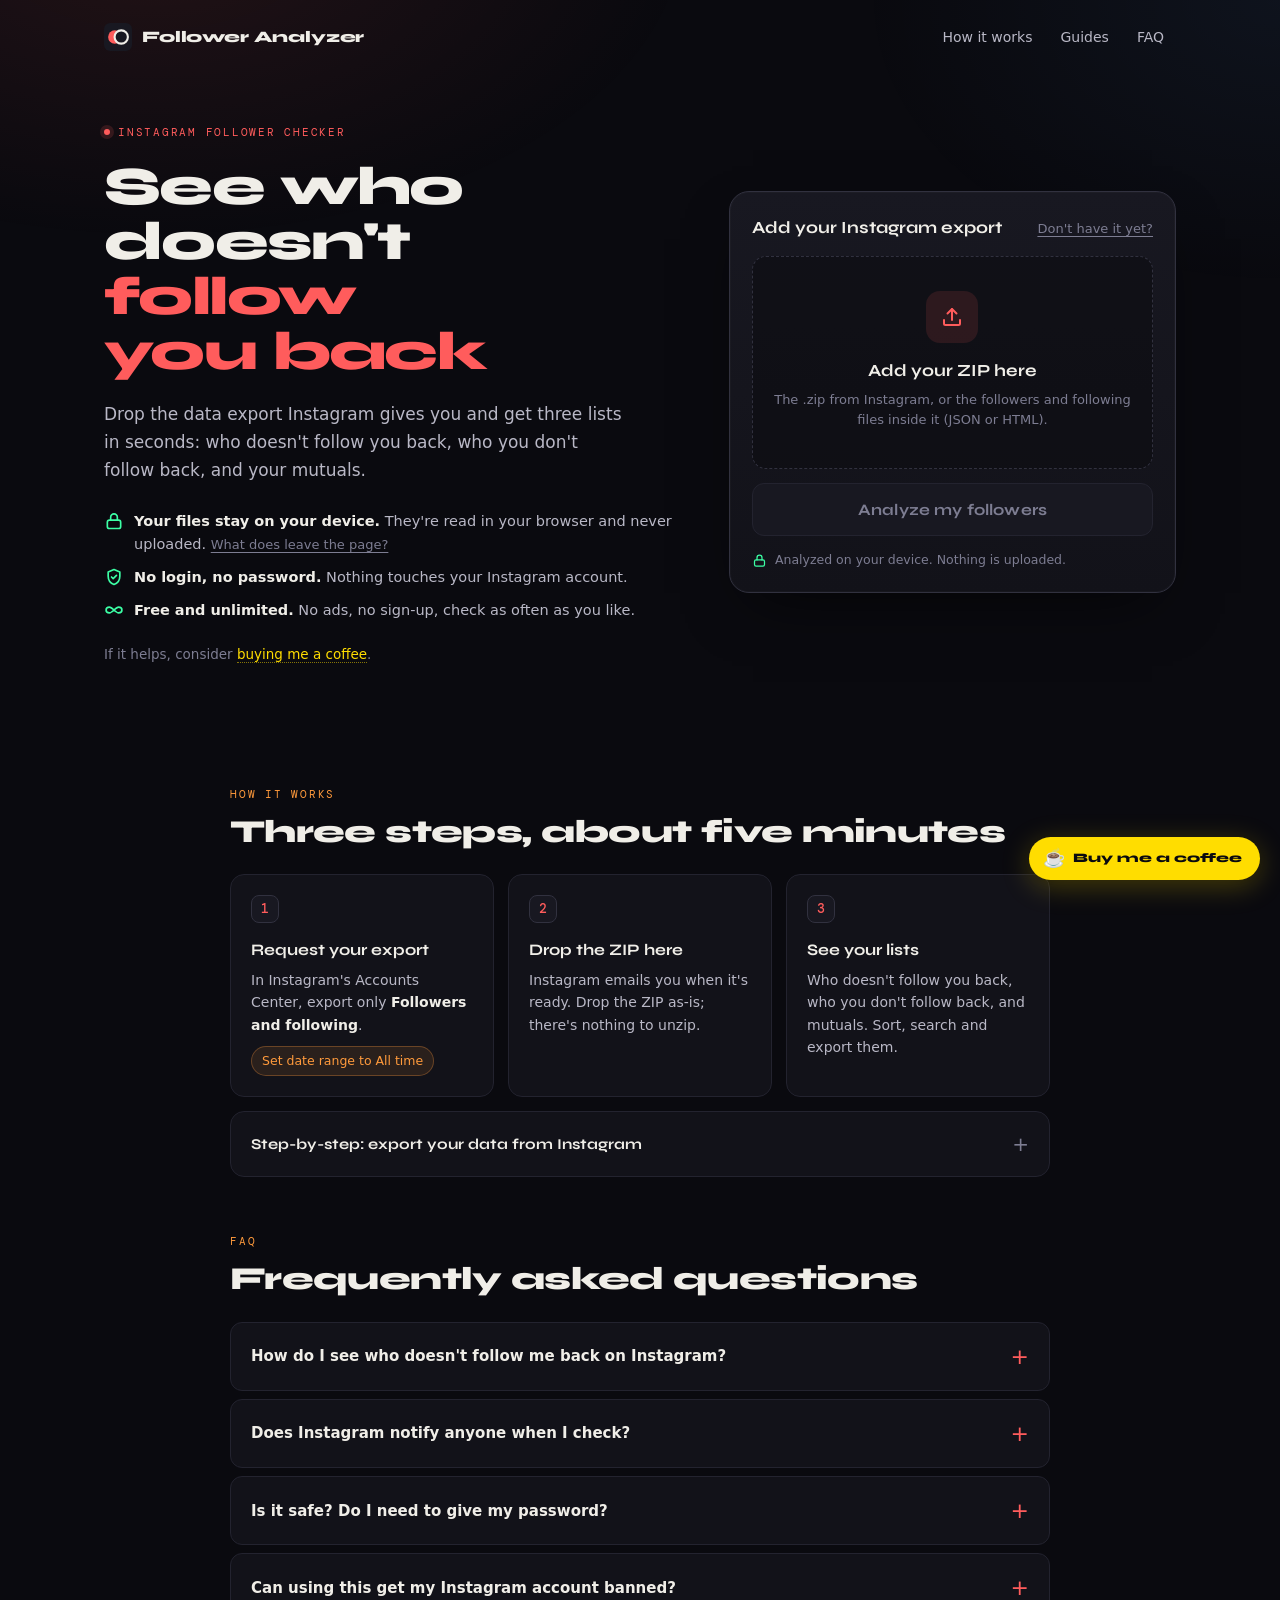
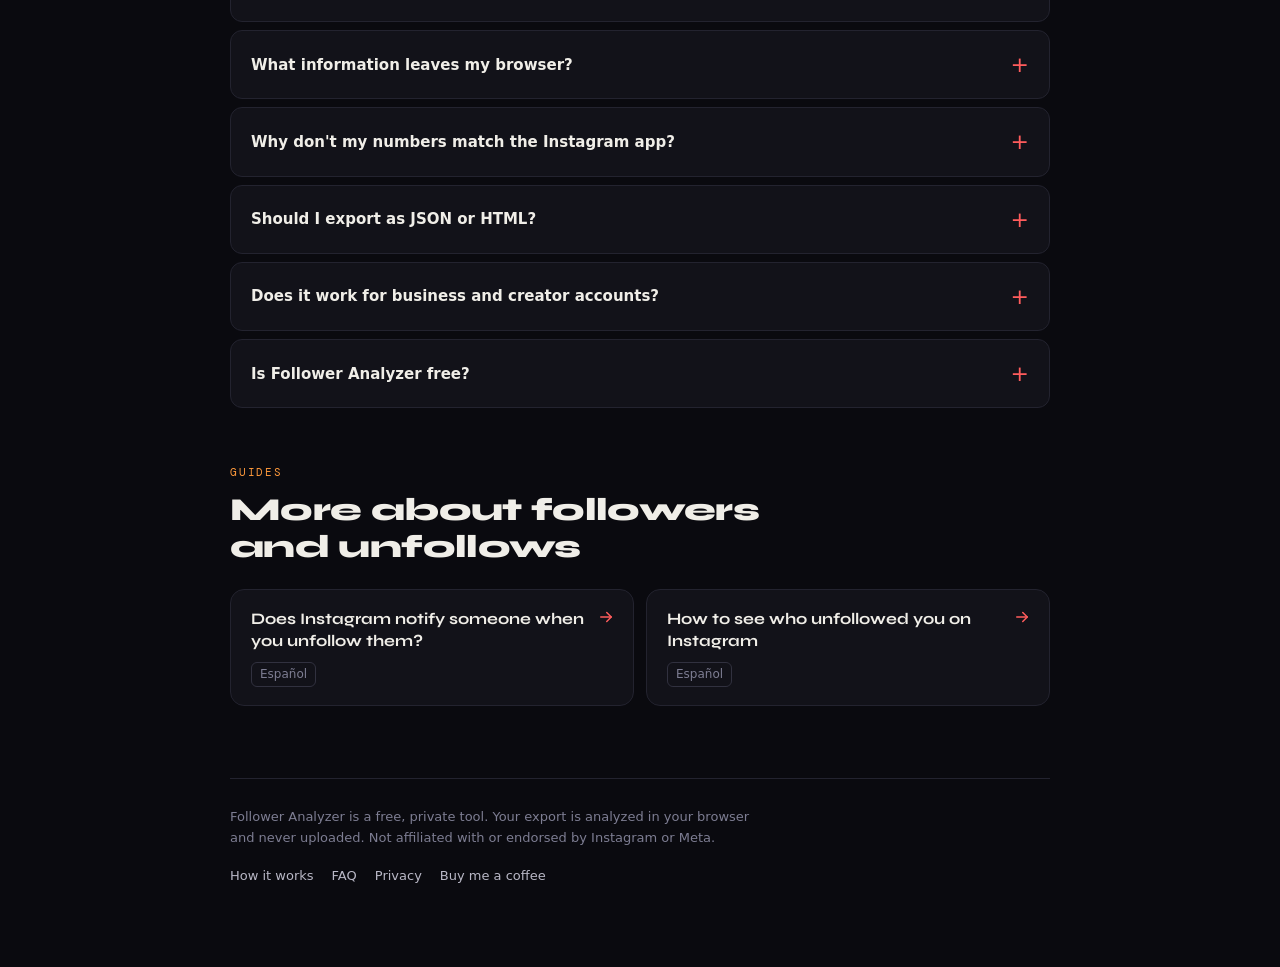
==== commit 486e45d4: "Reword the upload card: "Add your Instagram export" / "Add your ZIP here" One phrase covers dropping" ====
--- a/index.html
+++ b/index.html
@@ -144,7 +144,6 @@
   .drop-icon .icon { width: 24px; height: 24px; }
   .drop-zone.loaded .drop-icon { background: rgba(60,255,165,0.12); color: var(--green); }
   .drop-label { font-family: var(--display); font-weight: 700; font-size: 17px; color: var(--text); margin-bottom: 6px; }
-  .drop-label .browse { color: var(--accent); }
   .drop-hint { font-size: 13px; color: var(--muted); line-height: 1.55; max-width: 360px; margin: 0 auto; }
   .drop-status-wrap { margin-top: 12px; display: flex; flex-direction: column; gap: 3px; align-items: center; }
   .drop-status { font-family: var(--mono); font-size: 12px; color: var(--green); }
@@ -434,13 +433,13 @@
 
     <div class="tool" id="tool">
       <div class="tool-head">
-        <span class="tool-title">Drop your Instagram export</span>
+        <span class="tool-title">Add your Instagram export</span>
         <a href="#how">Don't have it yet?</a>
       </div>
       <div class="drop-zone" id="uploadZone">
         <input type="file" id="uploadFile" accept=".html,.htm,.json,.zip" multiple aria-label="Choose your Instagram export ZIP or files" />
         <div class="drop-icon" aria-hidden="true"><svg class="icon"><use href="#i-upload"/></svg></div>
-        <div class="drop-label">Drop the ZIP here or <span class="browse">browse</span></div>
+        <div class="drop-label">Add your ZIP here</div>
         <div class="drop-hint">The .zip from Instagram, or the followers and following files inside it (JSON or HTML).</div>
         <div class="drop-status-wrap">
           <div class="drop-status" id="followersStatus"></div>
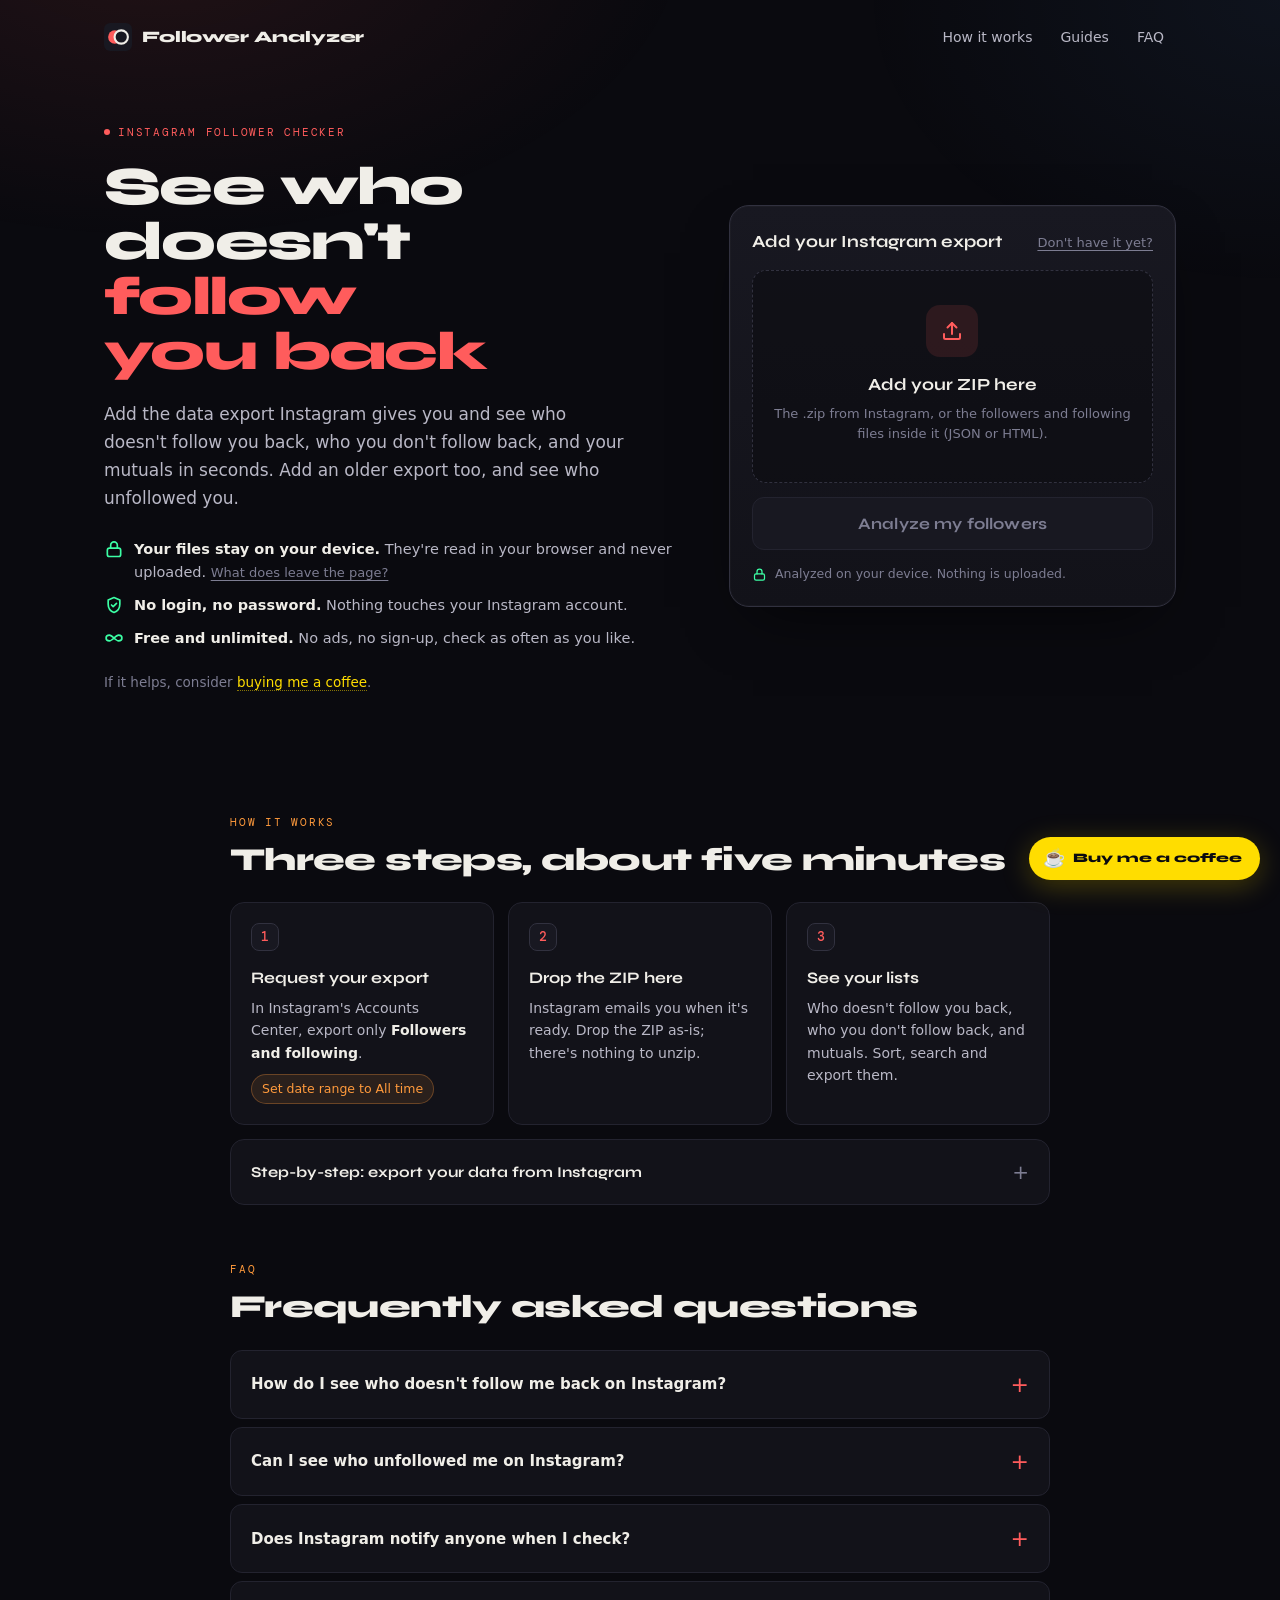
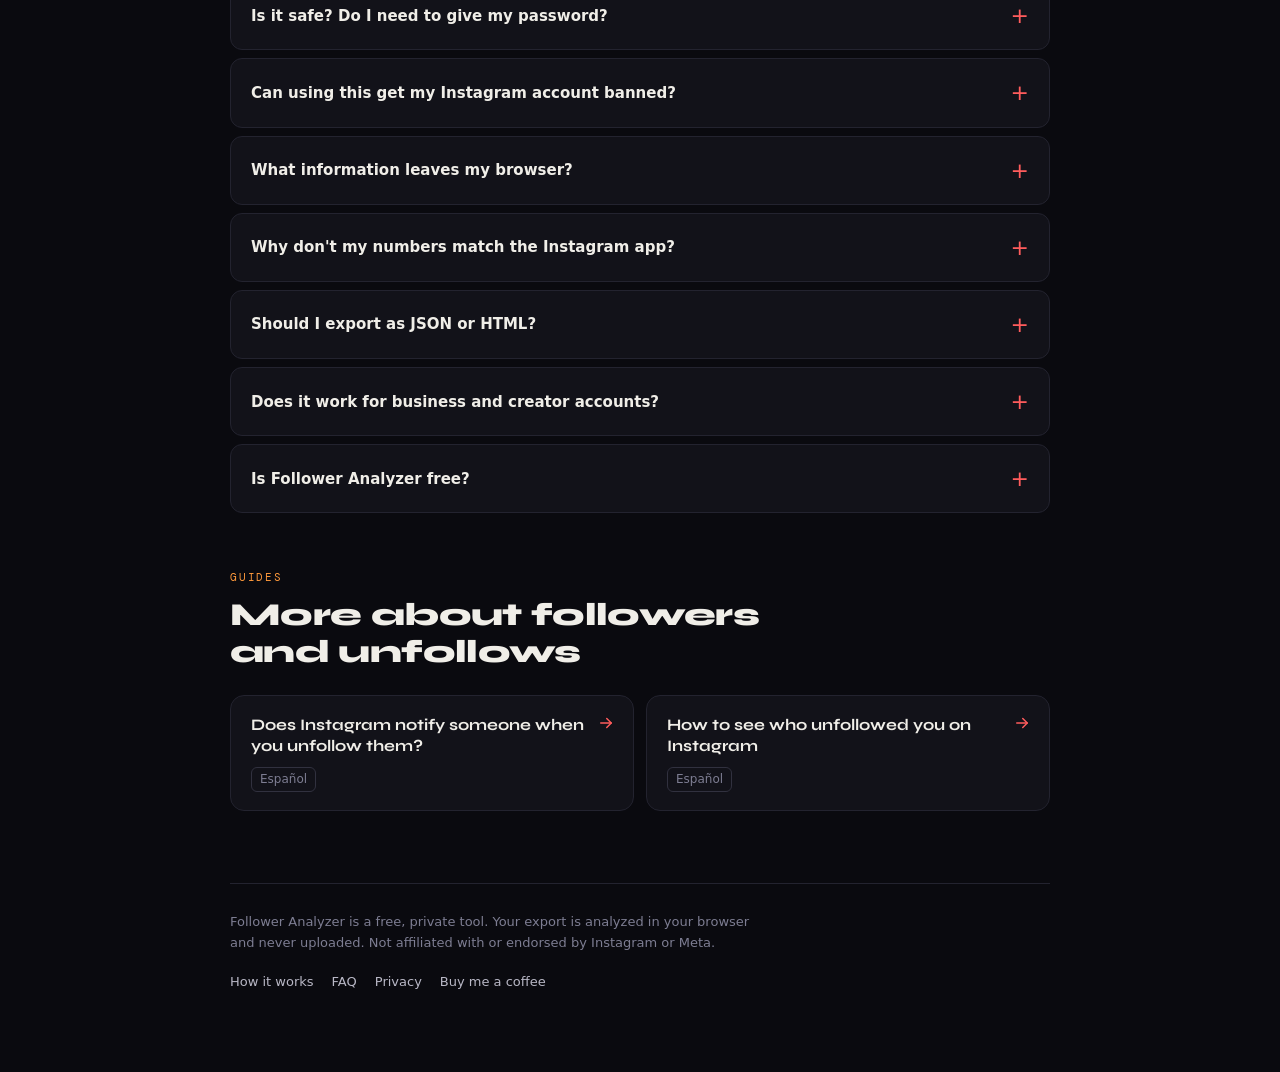
==== commit fb939537: "Add "who unfollowed you" by comparing with an older export; pulse the hero dot Comparison (new "Unfo" ====
--- a/index.html
+++ b/index.html
@@ -18,7 +18,7 @@
 -->
 <meta http-equiv="Content-Security-Policy" content="default-src 'none'; script-src 'self' https://*.googletagmanager.com; style-src 'self' 'unsafe-inline'; font-src 'self'; img-src 'self' data: https://*.google-analytics.com https://*.googletagmanager.com https://*.google.com https://*.g.doubleclick.net; connect-src https://*.google-analytics.com https://analytics.google.com https://*.analytics.google.com https://*.googletagmanager.com https://*.google.com https://*.g.doubleclick.net https://api.allorigins.win; base-uri 'none'; form-action 'none'" />
 <title>Follower Analyzer — Who Doesn't Follow You Back on Instagram</title>
-<meta name="description" content="Free, unlimited Instagram follower analyzer. Find who you follow that does not follow you back, fans you do not follow, and mutuals. Runs in your browser. Your export files are never uploaded." />
+<meta name="description" content="Free, unlimited Instagram follower analyzer. See who unfollowed you and find who you follow that does not follow you back, fans you do not follow, and mutuals. Runs in your browser. Your export files are never uploaded." />
 <link rel="canonical" href="https://followeranalyzer.io/" />
 <meta property="og:type" content="website" />
 <meta property="og:url" content="https://followeranalyzer.io/" />
@@ -111,7 +111,8 @@
   .hero { display: grid; grid-template-columns: minmax(0, 1.12fr) minmax(0, 0.88fr); gap: 56px; align-items: center; padding: 44px 0 64px; }
   @media (max-width: 900px) { .hero { grid-template-columns: minmax(0, 1fr); gap: 28px; padding: 20px 0 48px; } }
   .eyebrow { display: inline-flex; align-items: center; gap: 8px; font-family: var(--mono); font-size: 11px; letter-spacing: 0.16em; text-transform: uppercase; color: var(--accent); margin-bottom: 18px; }
-  .eyebrow::before { content: ''; width: 6px; height: 6px; border-radius: 50%; background: var(--accent); box-shadow: 0 0 0 4px rgba(255,92,92,0.15); }
+  .eyebrow::before { content: ''; width: 6px; height: 6px; border-radius: 50%; background: var(--accent); box-shadow: 0 0 0 0 rgba(255,92,92,0.55); animation: pulse 2.4s ease-out infinite; }
+  @keyframes pulse { 0% { box-shadow: 0 0 0 0 rgba(255,92,92,0.55); } 70% { box-shadow: 0 0 0 9px rgba(255,92,92,0); } 100% { box-shadow: 0 0 0 0 rgba(255,92,92,0); } }
   h1 { font-family: var(--display); font-weight: 800; font-size: clamp(34px, 4.7vw, 54px); line-height: 1.02; letter-spacing: -0.03em; color: var(--text); margin-bottom: 20px; text-wrap: balance; }
   h1 .hl { color: var(--accent); }
   .lead { font-size: 17px; line-height: 1.65; color: var(--body); max-width: 520px; }
@@ -228,10 +229,20 @@
   /* Tabs: a segmented control; each tab carries its list's color */
   .tabs { display: flex; gap: 4px; padding: 4px; background: var(--surface); border: 1px solid var(--border); border-radius: 12px; margin-bottom: 18px; overflow-x: auto; scrollbar-width: none; }
   .tabs::-webkit-scrollbar { display: none; }
+  /* Phones: all four tabs visible at once, two per row */
+  @media (max-width: 640px) {
+    .tabs { display: grid; grid-template-columns: repeat(2, minmax(0, 1fr)); overflow: visible; }
+    .tabs .tab-btn { justify-content: flex-start; padding: 10px 11px; font-size: 13px; white-space: normal; text-align: left; line-height: 1.25; min-width: 0; }
+    .tabs .tab-label { flex: 1 1 auto; min-width: 0; }
+    .tabs .tab-btn::before, .tabs .tab-count, .tabs .tab-new { flex-shrink: 0; }
+  }
   .tab-btn { flex: 1 0 auto; display: inline-flex; align-items: center; justify-content: center; gap: 8px; background: none; border: none; color: var(--muted); font-family: var(--sans); font-size: 14px; font-weight: 600; padding: 10px 14px; border-radius: 9px; cursor: pointer; white-space: nowrap; transition: background 0.15s, color 0.15s; }
   .tab-btn::before { content: ''; width: 8px; height: 8px; border-radius: 50%; background: var(--dot, var(--accent)); }
   .tab-btn[data-tab="reverse"] { --dot: var(--blue); }
   .tab-btn[data-tab="mutuals"] { --dot: var(--purple); }
+  .tab-btn[data-tab="unfollowed"] { --dot: var(--accent2); }
+  .tab-new { font-family: var(--mono); font-size: 10px; font-weight: 500; letter-spacing: 0.06em; text-transform: uppercase; color: #0a0a0f; background: var(--accent2); border-radius: 20px; padding: 1px 7px; }
+  .tab-count:not(:empty) + .tab-new { display: none; }
   .tab-btn:hover { color: var(--text); }
   .tab-btn.active { background: var(--surface-2); color: var(--text); box-shadow: 0 0 0 1px var(--border-strong) inset; }
   .tab-count { font-family: var(--mono); font-size: 11px; font-weight: 500; color: var(--muted); background: var(--bg); border-radius: 20px; padding: 1px 8px; }
@@ -297,6 +308,21 @@
   .empty-state .big { font-size: 40px; margin-bottom: 8px; }
 
   .export-row { display: flex; gap: 8px; flex-wrap: wrap; margin-top: 14px; }
+
+  /* Who unfollowed you */
+  .compare-intro { margin-bottom: 14px; }
+  .compare-intro p { margin-top: 6px; font-size: 14.5px; color: var(--body); max-width: 620px; }
+  .compare-zone { padding: 28px 20px 22px; background: var(--surface); }
+  .compare-zone .drop-icon { background: rgba(255,154,60,0.12); color: var(--accent2); }
+  .compare-zone:hover { border-color: var(--accent2); background: rgba(255,154,60,0.05); }
+  .compare-tip { margin-top: 12px; font-size: 13.5px; color: var(--muted); }
+  .compare-summary { font-size: 13px; color: var(--muted); margin-top: 2px; }
+  .compare-stats { display: grid; grid-template-columns: repeat(2, minmax(0, 1fr)); gap: 10px; margin-bottom: 22px; }
+  .list-heading { font-family: var(--display); font-weight: 700; font-size: 15px; color: var(--text); margin: 22px 0 10px; }
+  .compare-note { margin-top: 8px; font-size: 12.5px; color: var(--muted); }
+  .user-avatar.orange { background: linear-gradient(140deg, rgba(255,154,60,0.25), rgba(255,154,60,0.08)); color: var(--accent2); }
+  .user-avatar.green { background: linear-gradient(140deg, rgba(60,255,165,0.22), rgba(60,255,165,0.06)); color: var(--green); }
+  .user-card.compare-row:hover { background: rgba(255,154,60,0.05); }
   .export-btn { display: inline-flex; align-items: center; gap: 8px; padding: 9px 16px; border: 1px solid var(--border-strong); border-radius: var(--radius-sm); font-family: var(--sans); font-size: 13px; font-weight: 500; color: var(--body); background: var(--surface); cursor: pointer; transition: border-color 0.15s, color 0.15s; }
   .export-btn:hover { border-color: var(--accent2); color: var(--accent2); }
 
@@ -391,6 +417,7 @@
     <symbol id="i-infinity" viewBox="0 0 24 24"><path d="M6.5 8.5C4 8.5 2.5 10.2 2.5 12s1.5 3.5 4 3.5c3.5 0 7.5-7 11-7 2.5 0 4 1.7 4 3.5s-1.5 3.5-4 3.5c-3.5 0-7.5-7-11-7z"/></symbol>
     <symbol id="i-upload" viewBox="0 0 24 24"><path d="M12 15V4"/><path d="M7.5 8.5L12 4l4.5 4.5"/><path d="M4 15v3.5A1.5 1.5 0 0 0 5.5 20h13a1.5 1.5 0 0 0 1.5-1.5V15"/></symbol>
     <symbol id="i-search" viewBox="0 0 24 24"><circle cx="11" cy="11" r="6.5"/><path d="M20 20l-4.2-4.2"/></symbol>
+    <symbol id="i-history" viewBox="0 0 24 24"><path d="M3.5 12a8.5 8.5 0 1 0 2.6-6.1"/><path d="M3 4.5v4h4"/><path d="M12 7.5V12l3 2"/></symbol>
     <symbol id="i-arrow" viewBox="0 0 24 24"><path d="M5 12h14"/><path d="M13 6l6 6-6 6"/></symbol>
     <symbol id="logo" viewBox="0 0 32 32"><rect width="32" height="32" rx="7" fill="#181821"/><circle cx="12.3" cy="16" r="7.6" fill="#ff5c5c"/><circle cx="19.7" cy="16" r="7.6" fill="#181821" stroke="#f0eee8" stroke-width="2.4"/></symbol>
   </defs>
@@ -422,7 +449,7 @@
     <div class="pitch">
       <p class="eyebrow">Instagram follower checker</p>
       <h1>See who doesn't <span class="hl">follow you back</span></h1>
-      <p class="lead">Drop the data export Instagram gives you and get three lists in seconds: who doesn't follow you back, who you don't follow back, and your mutuals.</p>
+      <p class="lead">Add the data export Instagram gives you and see who doesn't follow you back, who you don't follow back, and your mutuals in seconds. Add an older export too, and see who unfollowed you.</p>
       <ul class="trust">
         <li><svg class="icon"><use href="#i-lock"/></svg><span><strong>Your files stay on your device.</strong> They're read in your browser and never uploaded. <a href="#faq-privacy">What does leave the page?</a></span></li>
         <li><svg class="icon"><use href="#i-key"/></svg><span><strong>No login, no password.</strong> Nothing touches your Instagram account.</span></li>
@@ -496,9 +523,10 @@
     </label>
 
     <div class="tabs" role="tablist">
-      <button class="tab-btn active" data-tab="ghosts" role="tab" aria-selected="true">Not following you back <span class="tab-count" id="countGhosts"></span></button>
-      <button class="tab-btn" data-tab="reverse" role="tab" aria-selected="false">You don't follow back <span class="tab-count" id="countReverse"></span></button>
-      <button class="tab-btn" data-tab="mutuals" role="tab" aria-selected="false">Mutuals <span class="tab-count" id="countMutuals"></span></button>
+      <button class="tab-btn active" data-tab="ghosts" role="tab" aria-selected="true"><span class="tab-label">Not following you back</span> <span class="tab-count" id="countGhosts"></span></button>
+      <button class="tab-btn" data-tab="reverse" role="tab" aria-selected="false"><span class="tab-label">You don't follow back</span> <span class="tab-count" id="countReverse"></span></button>
+      <button class="tab-btn" data-tab="mutuals" role="tab" aria-selected="false"><span class="tab-label">Mutuals</span> <span class="tab-count" id="countMutuals"></span></button>
+      <button class="tab-btn" data-tab="unfollowed" role="tab" aria-selected="false"><span class="tab-label">Unfollowed you</span> <span class="tab-count" id="countUnfollowed"></span><span class="tab-new">New</span></button>
     </div>
 
     <div class="tab-panel active" id="panel-ghosts">
@@ -580,6 +608,52 @@
       <div class="export-row">
         <button class="export-btn" id="exportMutuals">⬇ Export as CSV</button>
         <button class="export-btn" type="button" data-copy="mutuals">⧉ Copy usernames</button>
+      </div>
+    </div>
+
+    <div class="tab-panel" id="panel-unfollowed">
+      <div id="compareStart">
+        <div class="compare-intro">
+          <div class="panel-title">See who unfollowed you</div>
+          <p>Add an Instagram export you downloaded before this one. Its followers are compared with today's to show who left and who's new. It's read on your device, just like this one.</p>
+        </div>
+        <div class="drop-zone compare-zone" id="compareZone">
+          <input type="file" id="compareFile" accept=".html,.htm,.json,.zip" multiple aria-label="Choose an older Instagram export" />
+          <div class="drop-icon" aria-hidden="true"><svg class="icon"><use href="#i-history"/></svg></div>
+          <div class="drop-label">Add your older ZIP here</div>
+          <div class="drop-hint">An export from a few weeks or months ago. Only its followers list is used.</div>
+          <div class="drop-status-wrap"><div class="drop-status" id="compareStatus" aria-live="polite"></div></div>
+        </div>
+        <p class="compare-tip"><strong>No older export yet?</strong> Keep the ZIP you just used. Next time, add it here to see exactly who unfollowed you since today.</p>
+      </div>
+
+      <div id="compareResults" hidden>
+        <div class="panel-header">
+          <div>
+            <div class="panel-title">Who unfollowed you</div>
+            <div class="compare-summary" id="compareSummary"></div>
+          </div>
+          <button type="button" class="text-btn" id="compareAgain">Compare with a different export</button>
+        </div>
+        <div class="compare-stats">
+          <div class="stat-card"><div class="stat-num orange" id="statUnfollowed">0</div><div class="stat-label">Unfollowed you</div></div>
+          <div class="stat-card"><div class="stat-num green" id="statNewFollowers">0</div><div class="stat-label">New followers</div></div>
+        </div>
+
+        <h3 class="list-heading">Unfollowed you</h3>
+        <div class="user-list" id="listUnfollowed"></div>
+        <p class="compare-note">Accounts that were deactivated or deleted show up here too. Open a profile to check.</p>
+        <div class="export-row">
+          <button class="export-btn" id="exportUnfollowed">⬇ Export as CSV</button>
+          <button class="export-btn" type="button" data-copy="unfollowed">⧉ Copy usernames</button>
+        </div>
+
+        <h3 class="list-heading">New followers</h3>
+        <div class="user-list" id="listNewFollowers"></div>
+        <div class="export-row">
+          <button class="export-btn" id="exportNewFollowers">⬇ Export as CSV</button>
+          <button class="export-btn" type="button" data-copy="newfollowers">⧉ Copy usernames</button>
+        </div>
       </div>
     </div>
 
@@ -648,6 +722,10 @@
       <div class="faq-answer">Export your followers and following data from Instagram (Account Center, then Your Information and Permissions, then Export your information) with the date range set to <strong>All time</strong>. Drop the ZIP, or the followers and following files, onto this page. You'll get three lists: people who don't follow you back, people you don't follow back, and mutuals.</div>
     </details>
     <details class="faq-item">
+      <summary>Can I see who unfollowed me on Instagram?</summary>
+      <div class="faq-answer">Yes, by comparing two exports. Analyze today's export, then open the <strong>Unfollowed you</strong> tab and add one you downloaded earlier: you'll see who unfollowed you and who started following you in between. Instagram doesn't keep that list itself, so if you don't have an older export yet, keep today's for next time.</div>
+    </details>
+    <details class="faq-item">
       <summary>Does Instagram notify anyone when I check?</summary>
       <div class="faq-answer">No. You're only downloading a copy of your own data. Follower Analyzer never logs in to your account and never contacts the people on your lists.</div>
     </details>
@@ -736,6 +814,14 @@
       "acceptedAnswer": {
         "@type": "Answer",
         "text": "Export your followers and following data from Instagram with the date range set to All time, then drop the ZIP or the files onto Follower Analyzer. You get lists of who doesn't follow you back, who you don't follow back, and mutuals."
+      }
+    },
+    {
+      "@type": "Question",
+      "name": "Can I see who unfollowed me on Instagram?",
+      "acceptedAnswer": {
+        "@type": "Answer",
+        "text": "Yes, by comparing two exports. Analyze today's export, then open the Unfollowed you tab and add one you downloaded earlier to see who unfollowed you and who started following you in between."
       }
     },
     {
